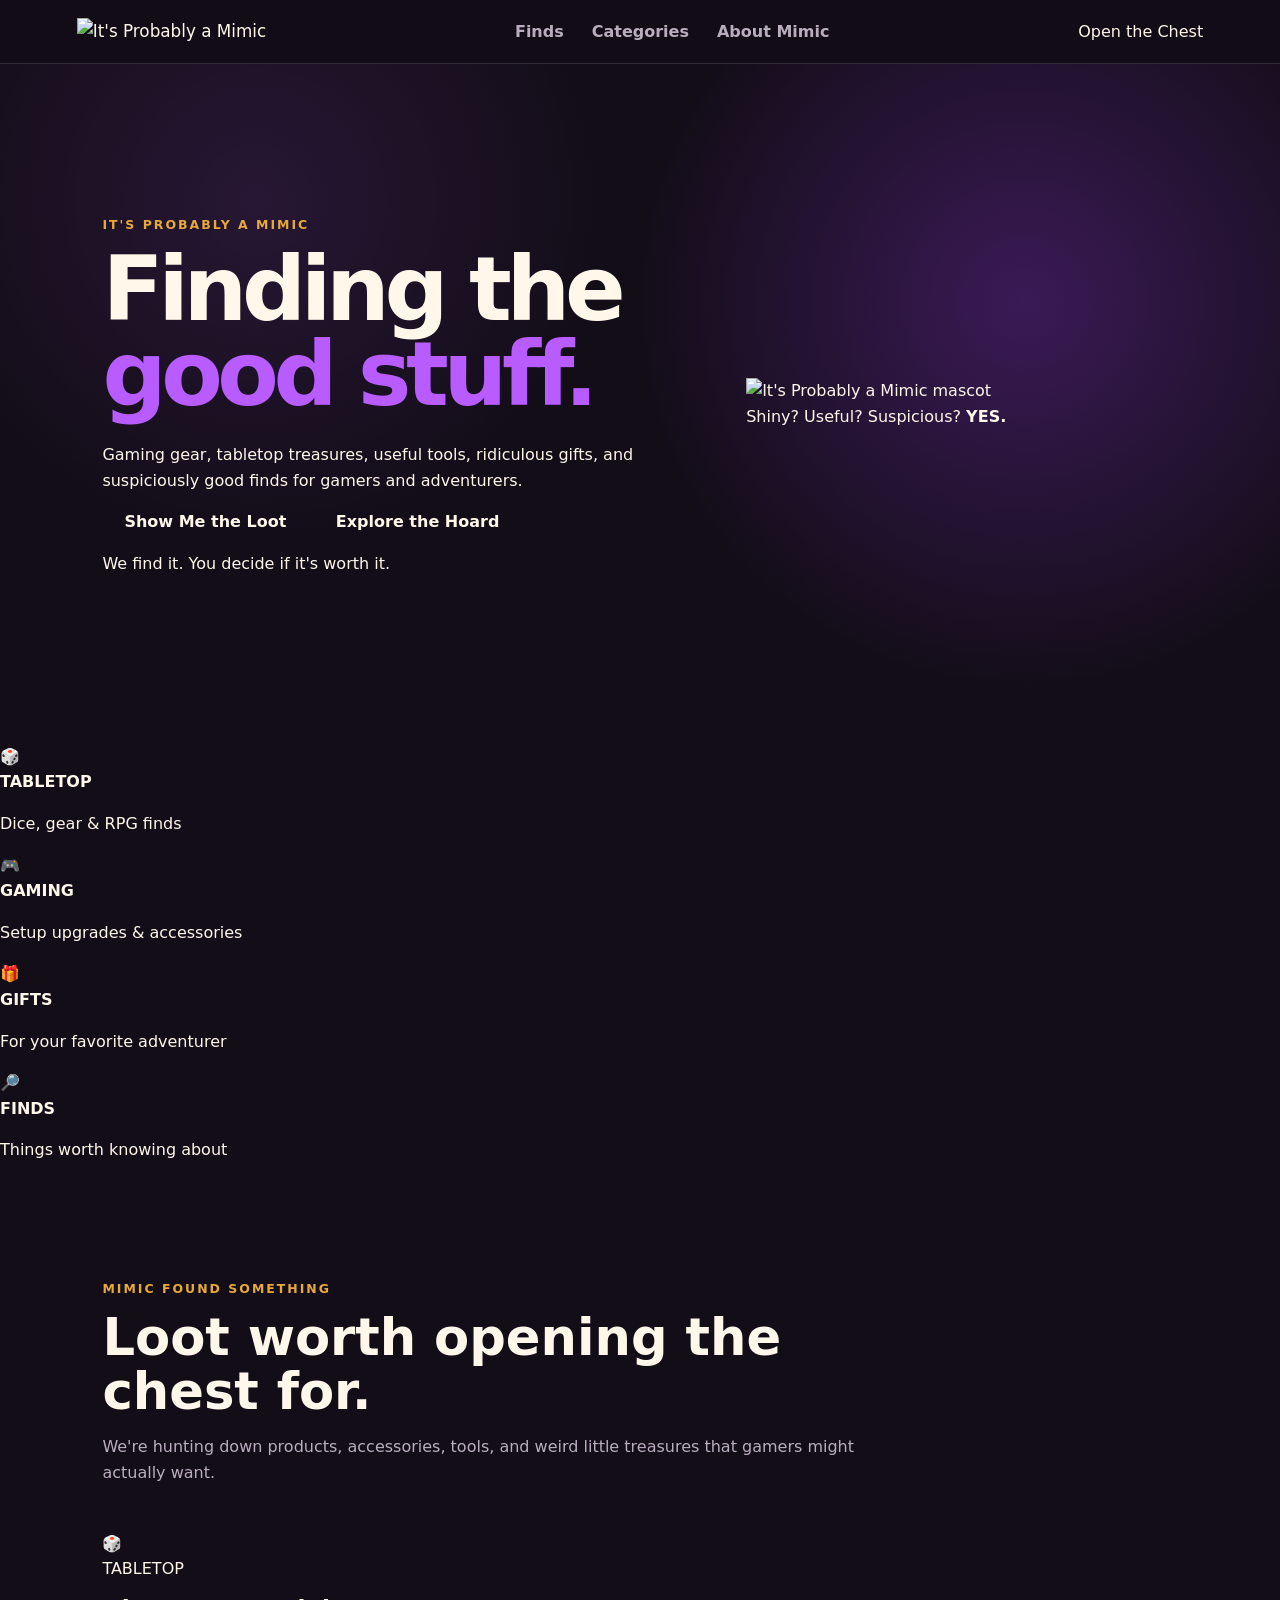
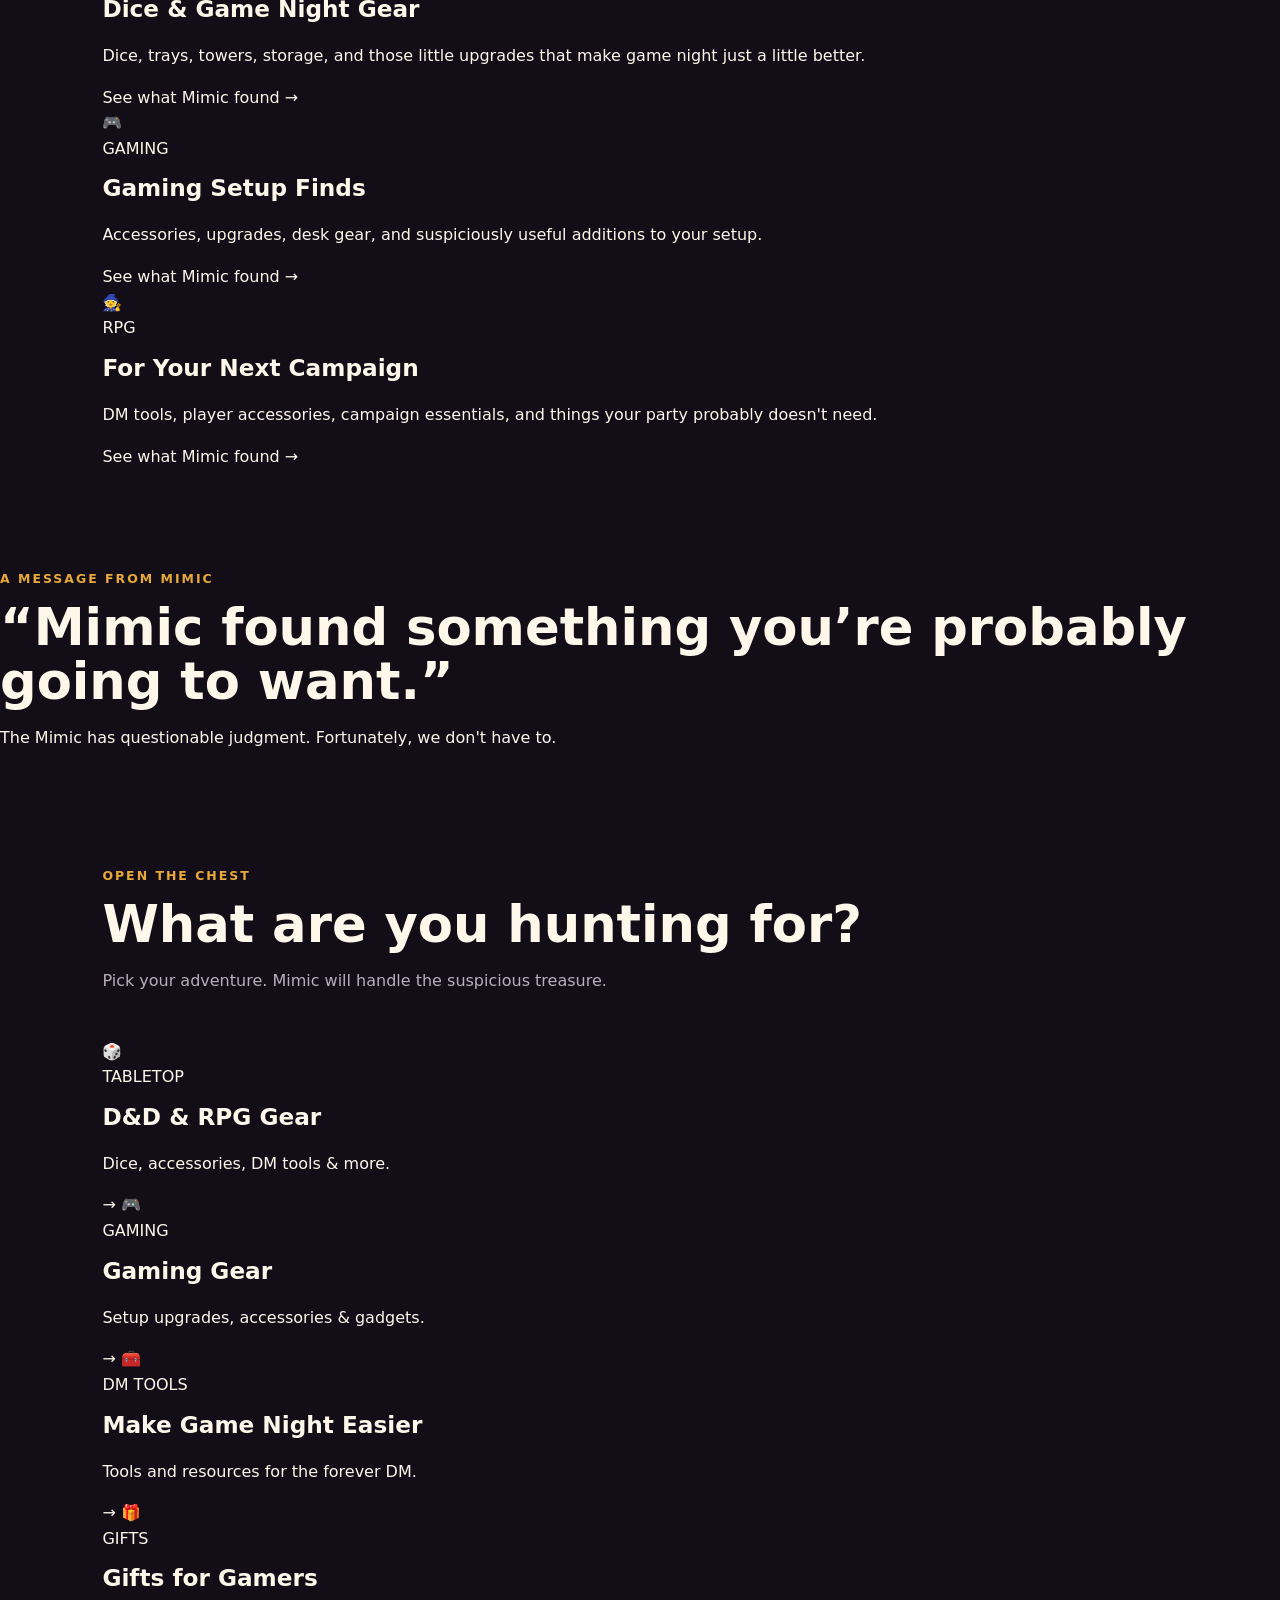
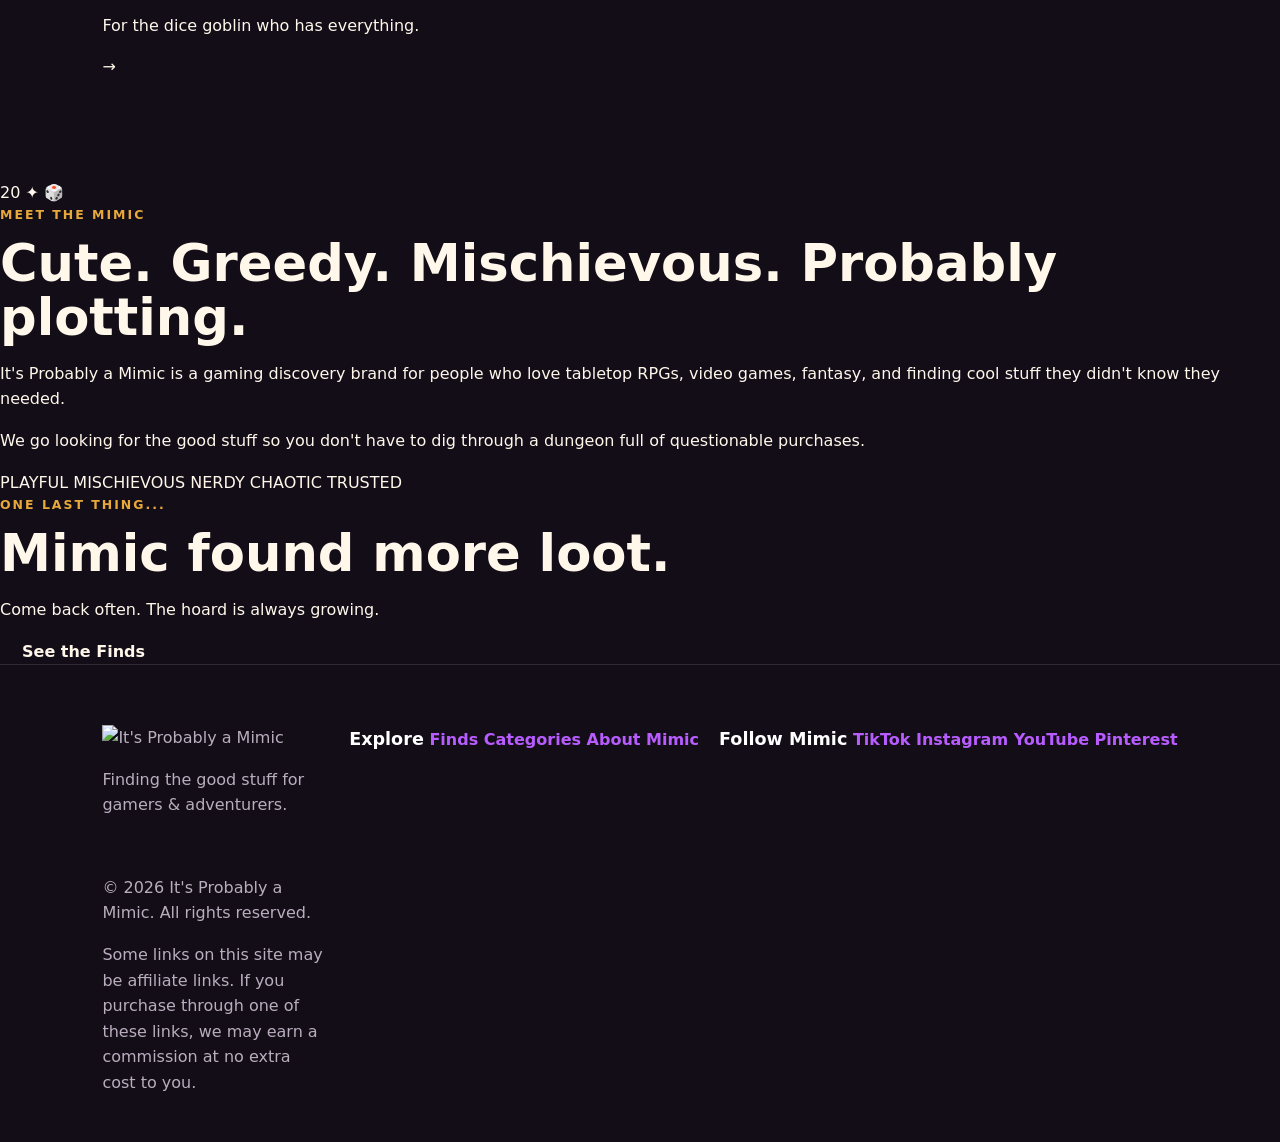
==== index.html @ 38fed5bb "Revise HTML structure and improve SEO elements Updated the site's meta tags, title, and header struc" ====
<!doctype html>
<html lang="en">
<head>
  <meta charset="utf-8">
  <meta name="viewport" content="width=device-width, initial-scale=1">

  <meta
    name="description"
    content="It's Probably a Mimic — finding the good stuff for gamers and adventurers."
  >

  <title>It's Probably a Mimic | Finding the Good Stuff</title>

  <link rel="stylesheet" href="styles.css">
</head>

<body>

  <!-- =========================
       HEADER
  ========================== -->

  <header class="site-header">

    <a class="brand" href="#">
      <span class="brand-logo">
        <img src="mimic-logo.png" alt="It's Probably a Mimic">
      </span>
    </a>

    <nav class="main-nav">
      <a href="#finds">Finds</a>
      <a href="#categories">Categories</a>
      <a href="#about">About Mimic</a>
    </nav>

    <a class="header-button" href="#finds">
      Open the Chest
    </a>

  </header>


  <main>

    <!-- =========================
         HERO
    ========================== -->

    <section class="hero">

      <div class="hero-content">

        <p class="eyebrow">
          IT'S PROBABLY A MIMIC
        </p>

        <h1>
          Finding the
          <span>good stuff.</span>
        </h1>

        <p class="hero-description">
          Gaming gear, tabletop treasures, useful tools, ridiculous gifts,
          and suspiciously good finds for gamers and adventurers.
        </p>

        <div class="hero-buttons">

          <a class="button primary-button" href="#finds">
            Show Me the Loot
          </a>

          <a class="button secondary-button" href="#categories">
            Explore the Hoard
          </a>

        </div>

        <p class="hero-tagline">
          We find it. You decide if it's worth it.
        </p>

      </div>


      <div class="hero-art">

        <div class="hero-glow"></div>

        <div class="mimic-frame">

          <img
            src="mimic-logo.png"
            alt="It's Probably a Mimic mascot"
            class="hero-mimic"
          >

          <div class="mimic-note">
            <span>Shiny?</span>
            <span>Useful?</span>
            <span>Suspicious?</span>
            <strong>YES.</strong>
          </div>

        </div>

      </div>

    </section>


    <!-- =========================
         QUICK INTRO
    ========================== -->

    <section class="intro-strip">

      <div class="intro-item">
        <span class="intro-icon">🎲</span>
        <div>
          <strong>TABLETOP</strong>
          <p>Dice, gear & RPG finds</p>
        </div>
      </div>

      <div class="intro-item">
        <span class="intro-icon">🎮</span>
        <div>
          <strong>GAMING</strong>
          <p>Setup upgrades & accessories</p>
        </div>
      </div>

      <div class="intro-item">
        <span class="intro-icon">🎁</span>
        <div>
          <strong>GIFTS</strong>
          <p>For your favorite adventurer</p>
        </div>
      </div>

      <div class="intro-item">
        <span class="intro-icon">🔎</span>
        <div>
          <strong>FINDS</strong>
          <p>Things worth knowing about</p>
        </div>
      </div>

    </section>


    <!-- =========================
         FINDS
    ========================== -->

    <section id="finds" class="section finds-section">

      <div class="section-heading">

        <div>
          <p class="eyebrow">MIMIC FOUND SOMETHING</p>

          <h2>
            Loot worth
            <span>opening the chest for.</span>
          </h2>
        </div>

        <p>
          We're hunting down products, accessories, tools, and weird little
          treasures that gamers might actually want.
        </p>

      </div>


      <div class="finds-grid">

        <article class="find-card featured-find">

          <div class="find-image dice-image">
            <span>🎲</span>
          </div>

          <div class="find-content">

            <span class="find-category">
              TABLETOP
            </span>

            <h3>
              Dice & Game Night Gear
            </h3>

            <p>
              Dice, trays, towers, storage, and those little upgrades
              that make game night just a little better.
            </p>

            <a href="#" class="find-link">
              See what Mimic found →
            </a>

          </div>

        </article>


        <article class="find-card">

          <div class="find-image gaming-image">
            <span>🎮</span>
          </div>

          <div class="find-content">

            <span class="find-category">
              GAMING
            </span>

            <h3>
              Gaming Setup Finds
            </h3>

            <p>
              Accessories, upgrades, desk gear, and suspiciously useful
              additions to your setup.
            </p>

            <a href="#" class="find-link">
              See what Mimic found →
            </a>

          </div>

        </article>


        <article class="find-card">

          <div class="find-image rpg-image">
            <span>🧙</span>
          </div>

          <div class="find-content">

            <span class="find-category">
              RPG
            </span>

            <h3>
              For Your Next Campaign
            </h3>

            <p>
              DM tools, player accessories, campaign essentials,
              and things your party probably doesn't need.
            </p>

            <a href="#" class="find-link">
              See what Mimic found →
            </a>

          </div>

        </article>

      </div>

    </section>


    <!-- =========================
         MIMIC QUOTE
    ========================== -->

    <section class="mimic-message">

      <div class="message-inner">

        <p class="eyebrow">
          A MESSAGE FROM MIMIC
        </p>

        <h2>
          “Mimic found something
          <span>you’re probably going to want.</span>”
        </h2>

        <p>
          The Mimic has questionable judgment.
          Fortunately, we don't have to.
        </p>

      </div>

    </section>


    <!-- =========================
         CATEGORIES
    ========================== -->

    <section id="categories" class="section categories-section">

      <div class="section-heading centered">

        <p class="eyebrow">
          OPEN THE CHEST
        </p>

        <h2>
          What are you
          <span>hunting for?</span>
        </h2>

        <p>
          Pick your adventure. Mimic will handle the suspicious treasure.
        </p>

      </div>


      <div class="categories-grid">

        <a href="#finds" class="category-card">

          <span class="category-icon">🎲</span>

          <div>
            <span class="category-label">
              TABLETOP
            </span>

            <h3>
              D&D & RPG Gear
            </h3>

            <p>
              Dice, accessories, DM tools & more.
            </p>
          </div>

          <span class="category-arrow">→</span>

        </a>


        <a href="#finds" class="category-card">

          <span class="category-icon">🎮</span>

          <div>
            <span class="category-label">
              GAMING
            </span>

            <h3>
              Gaming Gear
            </h3>

            <p>
              Setup upgrades, accessories & gadgets.
            </p>
          </div>

          <span class="category-arrow">→</span>

        </a>


        <a href="#finds" class="category-card">

          <span class="category-icon">🧰</span>

          <div>
            <span class="category-label">
              DM TOOLS
            </span>

            <h3>
              Make Game Night Easier
            </h3>

            <p>
              Tools and resources for the forever DM.
            </p>
          </div>

          <span class="category-arrow">→</span>

        </a>


        <a href="#finds" class="category-card">

          <span class="category-icon">🎁</span>

          <div>
            <span class="category-label">
              GIFTS
            </span>

            <h3>
              Gifts for Gamers
            </h3>

            <p>
              For the dice goblin who has everything.
            </p>
          </div>

          <span class="category-arrow">→</span>

        </a>

      </div>

    </section>


    <!-- =========================
         ABOUT
    ========================== -->

    <section id="about" class="about-section">

      <div class="about-art">

        <div class="about-card">
          <span class="about-d20">20</span>
          <span class="about-coin">✦</span>
          <span class="about-die">🎲</span>
        </div>

      </div>


      <div class="about-content">

        <p class="eyebrow">
          MEET THE MIMIC
        </p>

        <h2>
          Cute.
          <span>Greedy.</span>
          Mischievous.
          Probably plotting.
        </h2>

        <p>
          It's Probably a Mimic is a gaming discovery brand for people
          who love tabletop RPGs, video games, fantasy, and finding cool
          stuff they didn't know they needed.
        </p>

        <p>
          We go looking for the good stuff so you don't have to dig
          through a dungeon full of questionable purchases.
        </p>

        <div class="about-vibes">

          <span>PLAYFUL</span>
          <span>MISCHIEVOUS</span>
          <span>NERDY</span>
          <span>CHAOTIC</span>
          <span>TRUSTED</span>

        </div>

      </div>

    </section>


    <!-- =========================
         CALL TO ACTION
    ========================== -->

    <section class="final-cta">

      <div>

        <p class="eyebrow">
          ONE LAST THING...
        </p>

        <h2>
          Mimic found
          <span>more loot.</span>
        </h2>

        <p>
          Come back often. The hoard is always growing.
        </p>

        <a href="#finds" class="button primary-button">
          See the Finds
        </a>

      </div>

    </section>

  </main>


  <!-- =========================
       FOOTER
  ========================== -->

  <footer class="site-footer">

    <div class="footer-brand">

      <img
        src="mimic-logo.png"
        alt="It's Probably a Mimic"
        class="footer-logo"
      >

      <p>
        Finding the good stuff for gamers & adventurers.
      </p>

    </div>


    <div class="footer-links">

      <div>
        <strong>Explore</strong>
        <a href="#finds">Finds</a>
        <a href="#categories">Categories</a>
        <a href="#about">About Mimic</a>
      </div>

      <div>
        <strong>Follow Mimic</strong>
        <a href="#">TikTok</a>
        <a href="#">Instagram</a>
        <a href="#">YouTube</a>
        <a href="#">Pinterest</a>
      </div>

    </div>


    <div class="footer-bottom">

      <p>
        © 2026 It's Probably a Mimic. All rights reserved.
      </p>

      <p class="affiliate-disclosure">
        Some links on this site may be affiliate links. If you purchase
        through one of these links, we may earn a commission at no extra
        cost to you.
      </p>

    </div>

  </footer>

</body>
</html>
---- styles.css ----
:root{--purple:#8f35d8;--purple-bright:#b85cff;--ink:#130d18;--cream:#fff7ea;--muted:#b9aebe;--gold:#e8a93a;--card:#211626;--border:rgba(255,255,255,.12)}
*{box-sizing:border-box}html{scroll-behavior:smooth}body{margin:0;font-family:Inter,ui-sans-serif,system-ui,-apple-system,"Segoe UI",sans-serif;background:var(--ink);color:var(--cream);line-height:1.6}a{color:inherit;text-decoration:none}
.site-header{position:sticky;top:0;z-index:10;display:flex;justify-content:space-between;align-items:center;padding:18px 6vw;background:rgba(19,13,24,.9);backdrop-filter:blur(12px);border-bottom:1px solid var(--border)}
.brand{display:flex;align-items:center;gap:10px;font-size:1.05rem}.brand strong{color:var(--purple-bright)}.brand-mark{font-size:1.7rem}nav{display:flex;gap:28px;color:var(--muted);font-weight:600}nav a:hover{color:white}
.hero{min-height:680px;padding:90px 8vw;display:grid;grid-template-columns:1.15fr .85fr;gap:60px;align-items:center;background:radial-gradient(circle at 80% 35%,rgba(143,53,216,.32),transparent 35%),radial-gradient(circle at 20% 20%,rgba(184,92,255,.12),transparent 30%)}
.eyebrow{margin:0 0 12px;color:var(--gold);letter-spacing:.16em;font-weight:800;font-size:.78rem}h1{font-size:clamp(3rem,7vw,6.5rem);line-height:.95;margin:0 0 25px;letter-spacing:-.06em}h1 span{color:var(--purple-bright)}
.hero-text{max-width:680px;color:var(--muted);font-size:1.2rem}.hero-actions{display:flex;gap:14px;margin-top:32px;flex-wrap:wrap}.button{padding:14px 22px;border-radius:999px;font-weight:800}.primary{background:var(--purple);box-shadow:0 12px 35px rgba(143,53,216,.28)}.secondary{border:1px solid var(--border)}
.hero-card{min-height:420px;border:1px solid var(--border);border-radius:32px;display:flex;flex-direction:column;justify-content:center;align-items:center;background:linear-gradient(145deg,#2b1938,#160e1b);box-shadow:0 30px 80px rgba(0,0,0,.35)}.mimic-icon{font-size:10rem;filter:drop-shadow(0 20px 30px rgba(143,53,216,.35))}.speech{margin:0 35px;padding:15px 20px;border-radius:14px;background:#fff;color:#171019;font-weight:800;text-align:center}
.section{padding:100px 8vw}.section-heading{max-width:760px;margin-bottom:45px}h2{font-size:clamp(2rem,4vw,3.5rem);line-height:1.05;margin:0 0 15px}.section-heading p:last-child,.about p{color:var(--muted)}
.loot-grid{display:grid;grid-template-columns:repeat(3,1fr);gap:22px}.loot-card{background:var(--card);border:1px solid var(--border);border-radius:22px;overflow:hidden}.loot-art{height:180px;display:grid;place-items:center;font-size:5rem;background:linear-gradient(135deg,#321b43,#17101d)}.loot-content{padding:25px}.tag{color:var(--gold);font-size:.72rem;font-weight:900;letter-spacing:.14em}h3{margin:8px 0;font-size:1.45rem}.loot-content p{color:var(--muted)}.text-link{color:var(--purple-bright);font-weight:800}
.dark-section{background:#0e0912}.category-grid{display:grid;grid-template-columns:repeat(2,1fr);gap:14px}.category{padding:25px;border:1px solid var(--border);border-radius:16px;background:rgba(255,255,255,.03);display:flex;gap:15px;align-items:center;font-weight:800}.category b{margin-left:auto;color:var(--purple-bright)}
.about{display:grid;grid-template-columns:1fr 1fr;gap:70px}footer{padding:60px 8vw 30px;border-top:1px solid var(--border);color:var(--muted);display:grid;grid-template-columns:1fr auto;gap:25px}footer strong{color:white;font-size:1.1rem}.footer-links{display:flex;gap:20px;color:var(--purple-bright);font-weight:700}.disclosure{grid-column:1/-1;font-size:.78rem;border-top:1px solid var(--border);padding-top:20px}
@media(max-width:800px){nav{display:none}.hero,.about{grid-template-columns:1fr}.hero{padding-top:60px}.loot-grid{grid-template-columns:1fr}.category-grid{grid-template-columns:1fr}footer{grid-template-columns:1fr}}
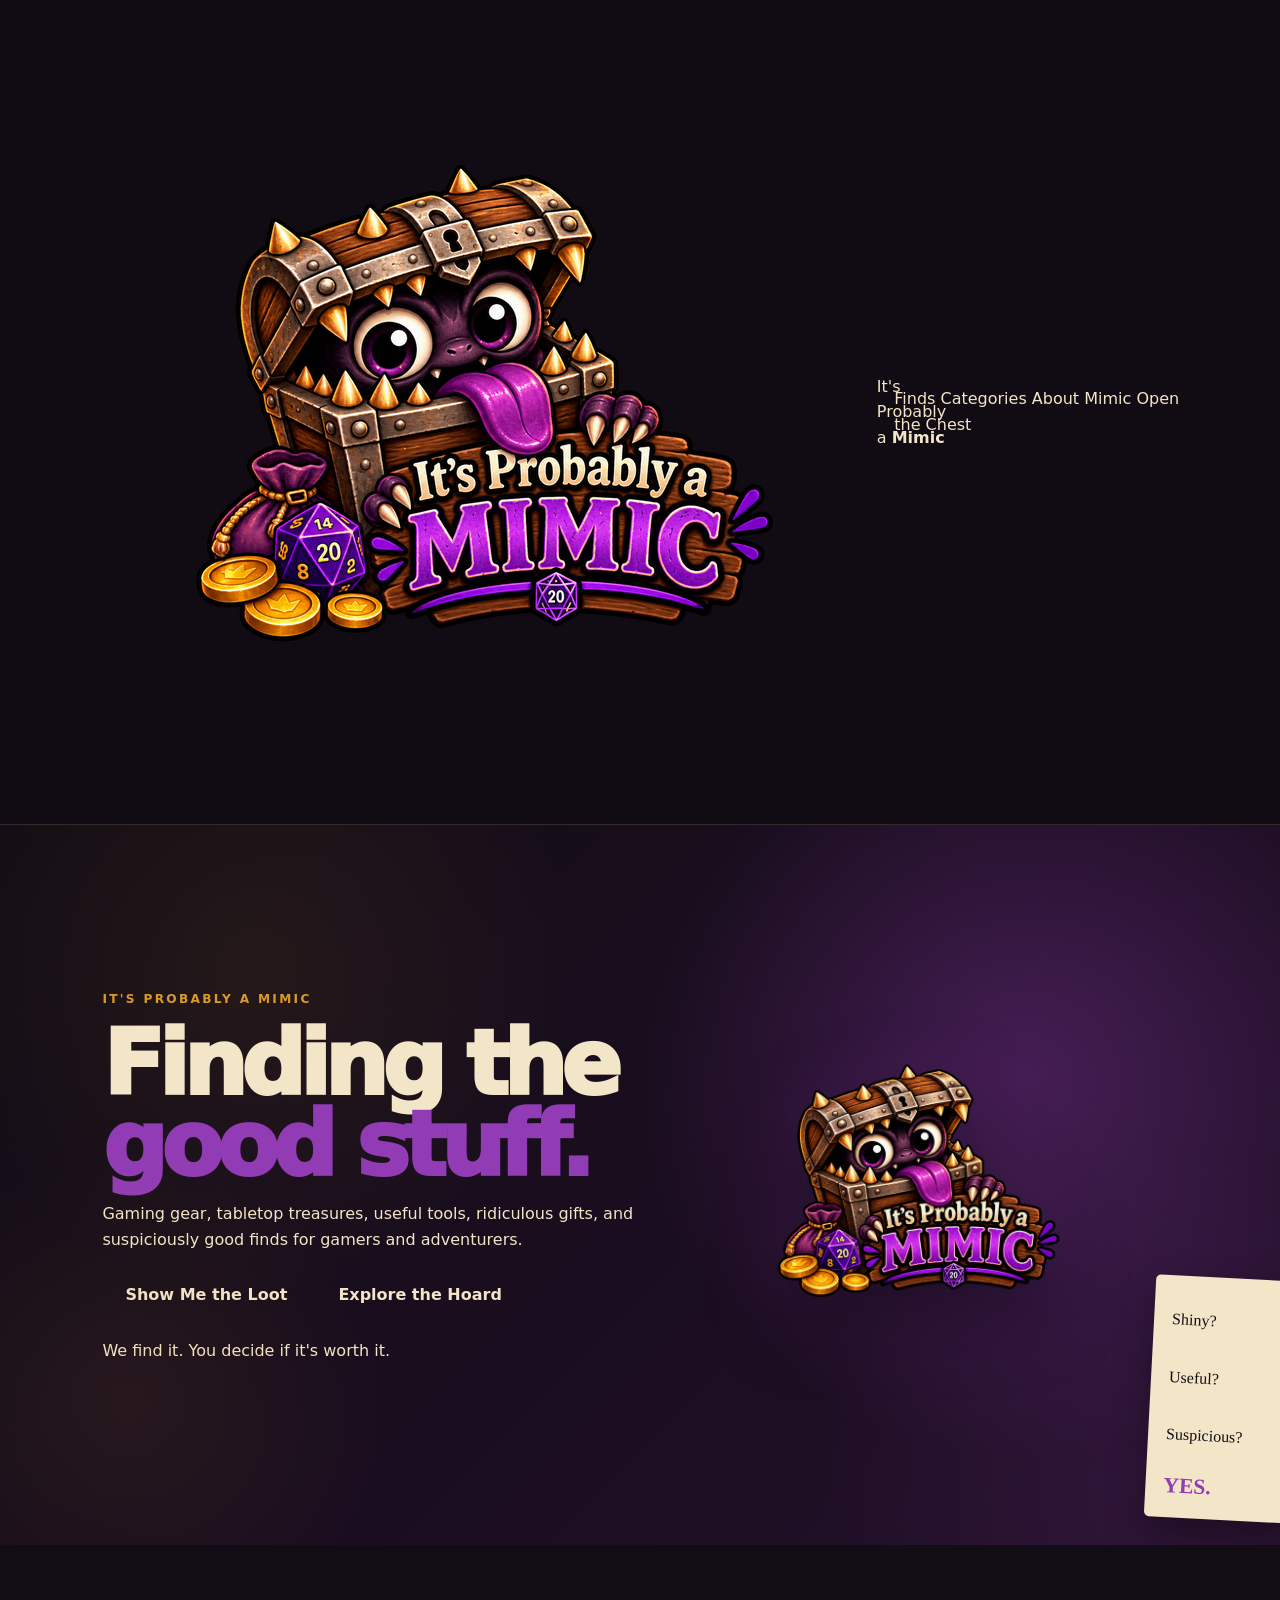
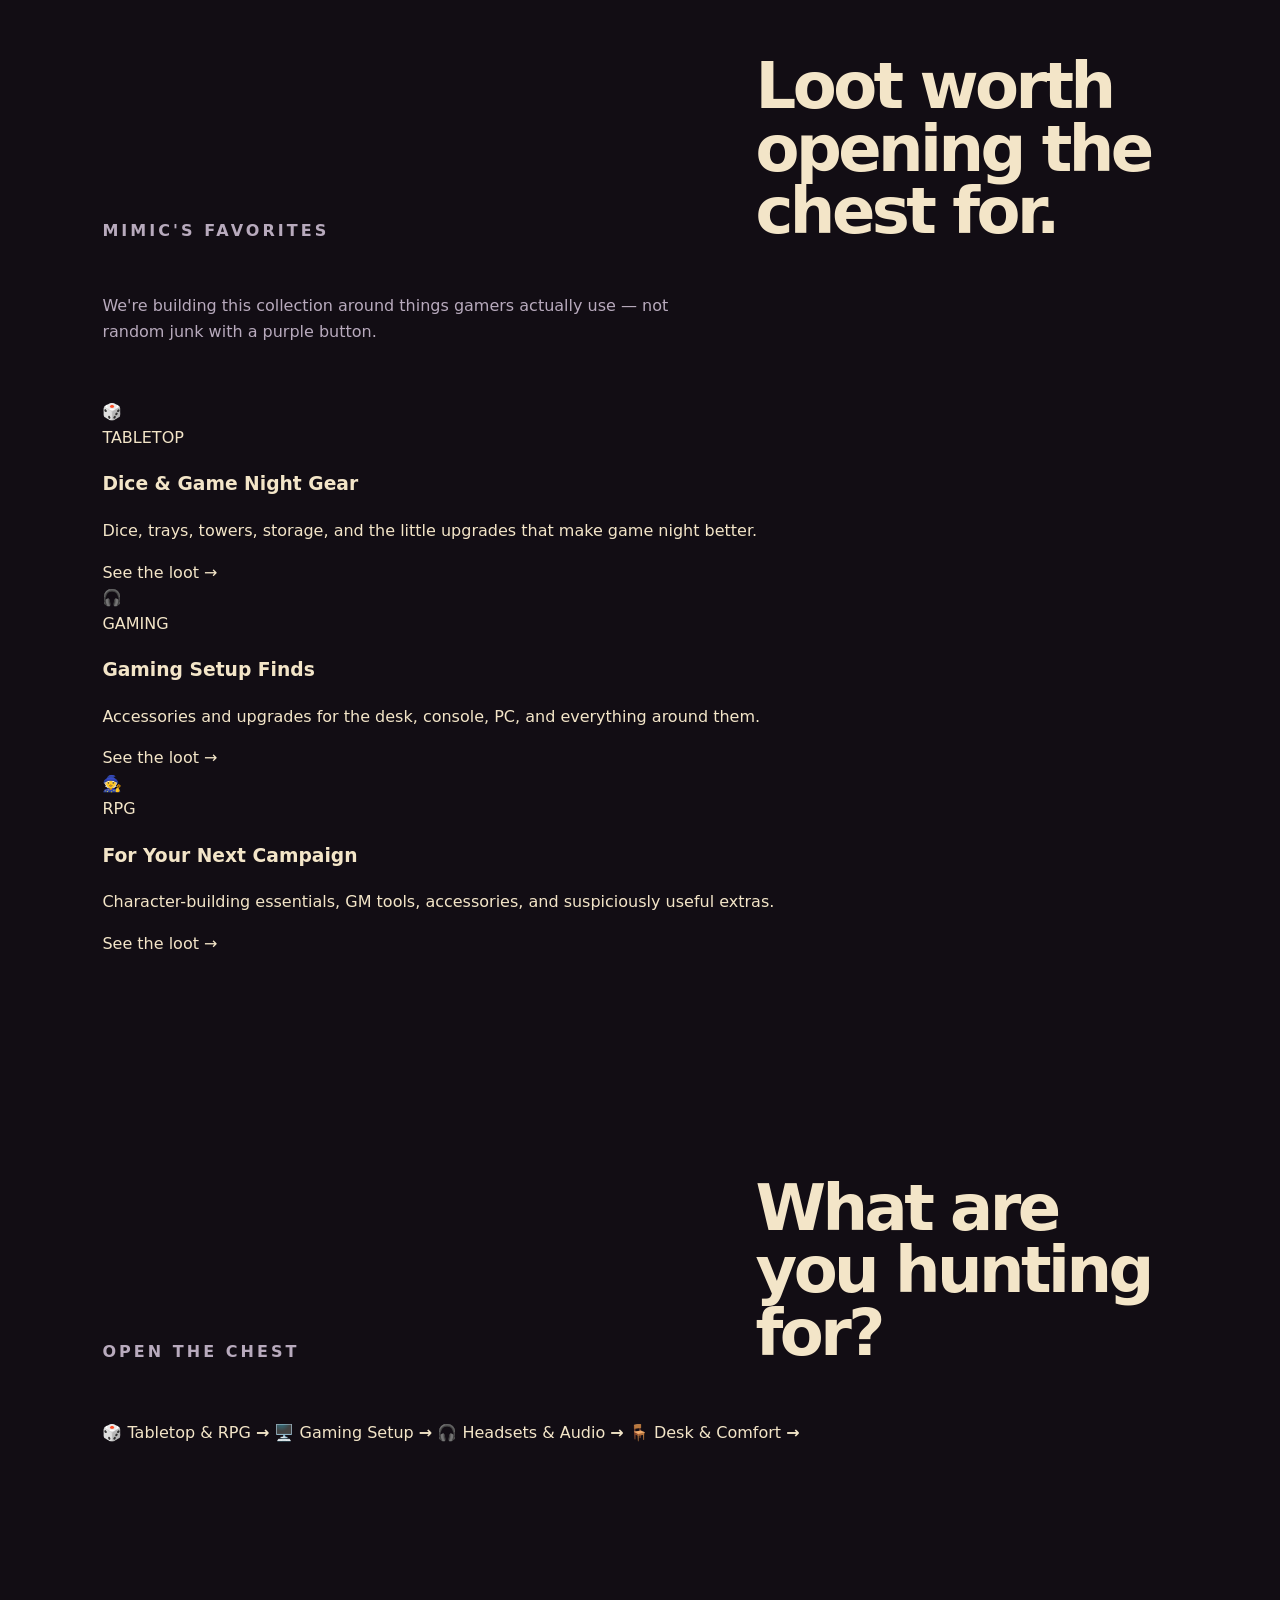
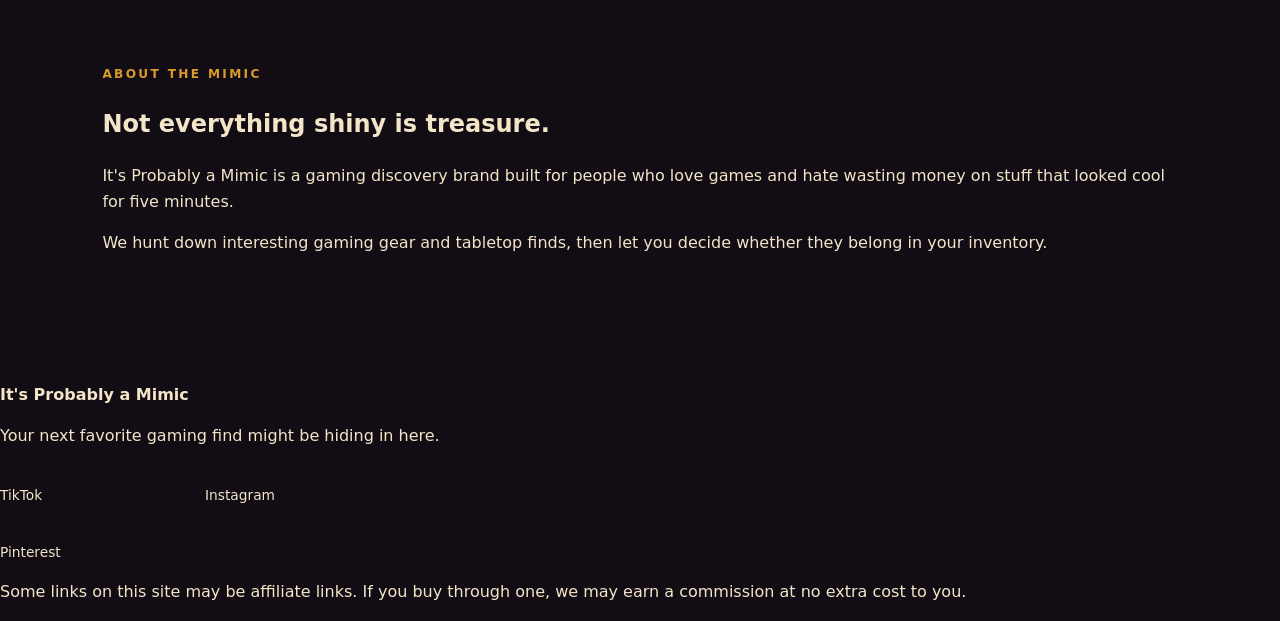
==== commit 03c011d7: "Update index.html" ====
--- a/index.html
+++ b/index.html
@@ -6,565 +6,301 @@
 
   <meta
     name="description"
-    content="It's Probably a Mimic — finding the good stuff for gamers and adventurers."
+    content="It's Probably a Mimic — gaming gear, tabletop treasures, useful tools, ridiculous gifts, and suspiciously good finds."
   >
 
-  <title>It's Probably a Mimic | Finding the Good Stuff</title>
+  <title>It's Probably a Mimic | Gaming Loot Worth Finding</title>
 
   <link rel="stylesheet" href="styles.css">
 </head>
 
 <body>
 
-  <!-- =========================
-       HEADER
-  ========================== -->
-
-  <header class="site-header">
-
-    <a class="brand" href="#">
-      <span class="brand-logo">
-        <img src="mimic-logo.png" alt="It's Probably a Mimic">
-      </span>
-    </a>
-
-    <nav class="main-nav">
-      <a href="#finds">Finds</a>
-      <a href="#categories">Categories</a>
-      <a href="#about">About Mimic</a>
-    </nav>
-
-    <a class="header-button" href="#finds">
-      Open the Chest
-    </a>
-
-  </header>
-
-
-  <main>
-
-    <!-- =========================
-         HERO
-    ========================== -->
-
-    <section class="hero">
-
-      <div class="hero-content">
-
-        <p class="eyebrow">
-          IT'S PROBABLY A MIMIC
-        </p>
-
-        <h1>
-          Finding the
-          <span>good stuff.</span>
-        </h1>
-
-        <p class="hero-description">
-          Gaming gear, tabletop treasures, useful tools, ridiculous gifts,
-          and suspiciously good finds for gamers and adventurers.
-        </p>
-
-        <div class="hero-buttons">
-
-          <a class="button primary-button" href="#finds">
-            Show Me the Loot
+<header class="site-header">
+  <a class="brand" href="#">
+    <img
+      src="mimic-logo.png"
+      alt="It's Probably a Mimic"
+      class="brand-logo"
+    >
+    <span>It's Probably a <strong>Mimic</strong></span>
+  </a>
+
+  <nav>
+    <a href="#loot">Finds</a>
+    <a href="#categories">Categories</a>
+    <a href="#about">About Mimic</a>
+    <a href="#loot" class="nav-button">Open the Chest</a>
+  </nav>
+</header>
+
+
+<main>
+
+  <!-- HERO -->
+  <section class="hero">
+
+    <div class="hero-copy">
+
+      <p class="eyebrow">IT'S PROBABLY A MIMIC</p>
+
+      <h1>
+        Finding the
+        <span>good stuff.</span>
+      </h1>
+
+      <p class="hero-text">
+        Gaming gear, tabletop treasures, useful tools, ridiculous gifts,
+        and suspiciously good finds for gamers and adventurers.
+      </p>
+
+      <div class="hero-actions">
+        <a class="button primary" href="#loot">
+          Show Me the Loot
+        </a>
+
+        <a class="button secondary" href="#categories">
+          Explore the Hoard
+        </a>
+      </div>
+
+      <p class="hero-note">
+        We find it. You decide if it's worth it.
+      </p>
+
+    </div>
+
+
+    <div class="hero-card">
+
+      <div class="mimic-display">
+        <img
+          src="mimic-logo.png"
+          alt="It's Probably a Mimic mascot"
+          class="hero-mimic"
+        >
+      </div>
+
+      <div class="mimic-note">
+        <p>Shiny?</p>
+        <p>Useful?</p>
+        <p>Suspicious?</p>
+        <strong>YES.</strong>
+      </div>
+
+    </div>
+
+  </section>
+
+
+  <!-- LOOT -->
+  <section id="loot" class="section">
+
+    <div class="section-heading">
+
+      <p class="eyebrow">MIMIC'S FAVORITES</p>
+
+      <h2>
+        Loot worth opening the chest for.
+      </h2>
+
+      <p>
+        We're building this collection around things gamers actually use —
+        not random junk with a purple button.
+      </p>
+
+    </div>
+
+
+    <div class="loot-grid">
+
+      <article class="loot-card">
+
+        <div class="loot-art">🎲</div>
+
+        <div class="loot-content">
+
+          <span class="tag">TABLETOP</span>
+
+          <h3>Dice & Game Night Gear</h3>
+
+          <p>
+            Dice, trays, towers, storage, and the little upgrades
+            that make game night better.
+          </p>
+
+          <a href="#" class="text-link">
+            See the loot →
           </a>
 
-          <a class="button secondary-button" href="#categories">
-            Explore the Hoard
+        </div>
+
+      </article>
+
+
+      <article class="loot-card">
+
+        <div class="loot-art">🎧</div>
+
+        <div class="loot-content">
+
+          <span class="tag">GAMING</span>
+
+          <h3>Gaming Setup Finds</h3>
+
+          <p>
+            Accessories and upgrades for the desk, console, PC,
+            and everything around them.
+          </p>
+
+          <a href="#" class="text-link">
+            See the loot →
           </a>
 
         </div>
 
-        <p class="hero-tagline">
-          We find it. You decide if it's worth it.
-        </p>
-
-      </div>
-
-
-      <div class="hero-art">
-
-        <div class="hero-glow"></div>
-
-        <div class="mimic-frame">
-
-          <img
-            src="mimic-logo.png"
-            alt="It's Probably a Mimic mascot"
-            class="hero-mimic"
-          >
-
-          <div class="mimic-note">
-            <span>Shiny?</span>
-            <span>Useful?</span>
-            <span>Suspicious?</span>
-            <strong>YES.</strong>
-          </div>
+      </article>
+
+
+      <article class="loot-card">
+
+        <div class="loot-art">🧙</div>
+
+        <div class="loot-content">
+
+          <span class="tag">RPG</span>
+
+          <h3>For Your Next Campaign</h3>
+
+          <p>
+            Character-building essentials, GM tools, accessories,
+            and suspiciously useful extras.
+          </p>
+
+          <a href="#" class="text-link">
+            See the loot →
+          </a>
 
         </div>
 
-      </div>
-
-    </section>
-
-
-    <!-- =========================
-         QUICK INTRO
-    ========================== -->
-
-    <section class="intro-strip">
-
-      <div class="intro-item">
-        <span class="intro-icon">🎲</span>
-        <div>
-          <strong>TABLETOP</strong>
-          <p>Dice, gear & RPG finds</p>
-        </div>
-      </div>
-
-      <div class="intro-item">
-        <span class="intro-icon">🎮</span>
-        <div>
-          <strong>GAMING</strong>
-          <p>Setup upgrades & accessories</p>
-        </div>
-      </div>
-
-      <div class="intro-item">
-        <span class="intro-icon">🎁</span>
-        <div>
-          <strong>GIFTS</strong>
-          <p>For your favorite adventurer</p>
-        </div>
-      </div>
-
-      <div class="intro-item">
-        <span class="intro-icon">🔎</span>
-        <div>
-          <strong>FINDS</strong>
-          <p>Things worth knowing about</p>
-        </div>
-      </div>
-
-    </section>
-
-
-    <!-- =========================
-         FINDS
-    ========================== -->
-
-    <section id="finds" class="section finds-section">
-
-      <div class="section-heading">
-
-        <div>
-          <p class="eyebrow">MIMIC FOUND SOMETHING</p>
-
-          <h2>
-            Loot worth
-            <span>opening the chest for.</span>
-          </h2>
-        </div>
-
-        <p>
-          We're hunting down products, accessories, tools, and weird little
-          treasures that gamers might actually want.
-        </p>
-
-      </div>
-
-
-      <div class="finds-grid">
-
-        <article class="find-card featured-find">
-
-          <div class="find-image dice-image">
-            <span>🎲</span>
-          </div>
-
-          <div class="find-content">
-
-            <span class="find-category">
-              TABLETOP
-            </span>
-
-            <h3>
-              Dice & Game Night Gear
-            </h3>
-
-            <p>
-              Dice, trays, towers, storage, and those little upgrades
-              that make game night just a little better.
-            </p>
-
-            <a href="#" class="find-link">
-              See what Mimic found →
-            </a>
-
-          </div>
-
-        </article>
-
-
-        <article class="find-card">
-
-          <div class="find-image gaming-image">
-            <span>🎮</span>
-          </div>
-
-          <div class="find-content">
-
-            <span class="find-category">
-              GAMING
-            </span>
-
-            <h3>
-              Gaming Setup Finds
-            </h3>
-
-            <p>
-              Accessories, upgrades, desk gear, and suspiciously useful
-              additions to your setup.
-            </p>
-
-            <a href="#" class="find-link">
-              See what Mimic found →
-            </a>
-
-          </div>
-
-        </article>
-
-
-        <article class="find-card">
-
-          <div class="find-image rpg-image">
-            <span>🧙</span>
-          </div>
-
-          <div class="find-content">
-
-            <span class="find-category">
-              RPG
-            </span>
-
-            <h3>
-              For Your Next Campaign
-            </h3>
-
-            <p>
-              DM tools, player accessories, campaign essentials,
-              and things your party probably doesn't need.
-            </p>
-
-            <a href="#" class="find-link">
-              See what Mimic found →
-            </a>
-
-          </div>
-
-        </article>
-
-      </div>
-
-    </section>
-
-
-    <!-- =========================
-         MIMIC QUOTE
-    ========================== -->
-
-    <section class="mimic-message">
-
-      <div class="message-inner">
-
-        <p class="eyebrow">
-          A MESSAGE FROM MIMIC
-        </p>
-
-        <h2>
-          “Mimic found something
-          <span>you’re probably going to want.</span>”
-        </h2>
-
-        <p>
-          The Mimic has questionable judgment.
-          Fortunately, we don't have to.
-        </p>
-
-      </div>
-
-    </section>
-
-
-    <!-- =========================
-         CATEGORIES
-    ========================== -->
-
-    <section id="categories" class="section categories-section">
-
-      <div class="section-heading centered">
-
-        <p class="eyebrow">
-          OPEN THE CHEST
-        </p>
-
-        <h2>
-          What are you
-          <span>hunting for?</span>
-        </h2>
-
-        <p>
-          Pick your adventure. Mimic will handle the suspicious treasure.
-        </p>
-
-      </div>
-
-
-      <div class="categories-grid">
-
-        <a href="#finds" class="category-card">
-
-          <span class="category-icon">🎲</span>
-
-          <div>
-            <span class="category-label">
-              TABLETOP
-            </span>
-
-            <h3>
-              D&D & RPG Gear
-            </h3>
-
-            <p>
-              Dice, accessories, DM tools & more.
-            </p>
-          </div>
-
-          <span class="category-arrow">→</span>
-
-        </a>
-
-
-        <a href="#finds" class="category-card">
-
-          <span class="category-icon">🎮</span>
-
-          <div>
-            <span class="category-label">
-              GAMING
-            </span>
-
-            <h3>
-              Gaming Gear
-            </h3>
-
-            <p>
-              Setup upgrades, accessories & gadgets.
-            </p>
-          </div>
-
-          <span class="category-arrow">→</span>
-
-        </a>
-
-
-        <a href="#finds" class="category-card">
-
-          <span class="category-icon">🧰</span>
-
-          <div>
-            <span class="category-label">
-              DM TOOLS
-            </span>
-
-            <h3>
-              Make Game Night Easier
-            </h3>
-
-            <p>
-              Tools and resources for the forever DM.
-            </p>
-          </div>
-
-          <span class="category-arrow">→</span>
-
-        </a>
-
-
-        <a href="#finds" class="category-card">
-
-          <span class="category-icon">🎁</span>
-
-          <div>
-            <span class="category-label">
-              GIFTS
-            </span>
-
-            <h3>
-              Gifts for Gamers
-            </h3>
-
-            <p>
-              For the dice goblin who has everything.
-            </p>
-          </div>
-
-          <span class="category-arrow">→</span>
-
-        </a>
-
-      </div>
-
-    </section>
-
-
-    <!-- =========================
-         ABOUT
-    ========================== -->
-
-    <section id="about" class="about-section">
-
-      <div class="about-art">
-
-        <div class="about-card">
-          <span class="about-d20">20</span>
-          <span class="about-coin">✦</span>
-          <span class="about-die">🎲</span>
-        </div>
-
-      </div>
-
-
-      <div class="about-content">
-
-        <p class="eyebrow">
-          MEET THE MIMIC
-        </p>
-
-        <h2>
-          Cute.
-          <span>Greedy.</span>
-          Mischievous.
-          Probably plotting.
-        </h2>
-
-        <p>
-          It's Probably a Mimic is a gaming discovery brand for people
-          who love tabletop RPGs, video games, fantasy, and finding cool
-          stuff they didn't know they needed.
-        </p>
-
-        <p>
-          We go looking for the good stuff so you don't have to dig
-          through a dungeon full of questionable purchases.
-        </p>
-
-        <div class="about-vibes">
-
-          <span>PLAYFUL</span>
-          <span>MISCHIEVOUS</span>
-          <span>NERDY</span>
-          <span>CHAOTIC</span>
-          <span>TRUSTED</span>
-
-        </div>
-
-      </div>
-
-    </section>
-
-
-    <!-- =========================
-         CALL TO ACTION
-    ========================== -->
-
-    <section class="final-cta">
-
-      <div>
-
-        <p class="eyebrow">
-          ONE LAST THING...
-        </p>
-
-        <h2>
-          Mimic found
-          <span>more loot.</span>
-        </h2>
-
-        <p>
-          Come back often. The hoard is always growing.
-        </p>
-
-        <a href="#finds" class="button primary-button">
-          See the Finds
-        </a>
-
-      </div>
-
-    </section>
-
-  </main>
-
-
-  <!-- =========================
-       FOOTER
-  ========================== -->
-
-  <footer class="site-footer">
-
-    <div class="footer-brand">
-
-      <img
-        src="mimic-logo.png"
-        alt="It's Probably a Mimic"
-        class="footer-logo"
-      >
+      </article>
+
+    </div>
+
+  </section>
+
+
+  <!-- CATEGORIES -->
+  <section id="categories" class="section dark-section">
+
+    <div class="section-heading">
+
+      <p class="eyebrow">OPEN THE CHEST</p>
+
+      <h2>
+        What are you hunting for?
+      </h2>
+
+    </div>
+
+
+    <div class="category-grid">
+
+      <a href="#loot" class="category">
+        <span>🎲</span>
+        <span>Tabletop & RPG</span>
+        <b>→</b>
+      </a>
+
+      <a href="#loot" class="category">
+        <span>🖥️</span>
+        <span>Gaming Setup</span>
+        <b>→</b>
+      </a>
+
+      <a href="#loot" class="category">
+        <span>🎧</span>
+        <span>Headsets & Audio</span>
+        <b>→</b>
+      </a>
+
+      <a href="#loot" class="category">
+        <span>🪑</span>
+        <span>Desk & Comfort</span>
+        <b>→</b>
+      </a>
+
+    </div>
+
+  </section>
+
+
+  <!-- ABOUT -->
+  <section id="about" class="about section">
+
+    <div>
+
+      <p class="eyebrow">
+        ABOUT THE MIMIC
+      </p>
+
+      <h2>
+        Not everything shiny is treasure.
+      </h2>
+
+    </div>
+
+
+    <div>
 
       <p>
-        Finding the good stuff for gamers & adventurers.
-      </p>
-
-    </div>
-
-
-    <div class="footer-links">
-
-      <div>
-        <strong>Explore</strong>
-        <a href="#finds">Finds</a>
-        <a href="#categories">Categories</a>
-        <a href="#about">About Mimic</a>
-      </div>
-
-      <div>
-        <strong>Follow Mimic</strong>
-        <a href="#">TikTok</a>
-        <a href="#">Instagram</a>
-        <a href="#">YouTube</a>
-        <a href="#">Pinterest</a>
-      </div>
-
-    </div>
-
-
-    <div class="footer-bottom">
+        It's Probably a Mimic is a gaming discovery brand built for
+        people who love games and hate wasting money on stuff that
+        looked cool for five minutes.
+      </p>
 
       <p>
-        © 2026 It's Probably a Mimic. All rights reserved.
-      </p>
-
-      <p class="affiliate-disclosure">
-        Some links on this site may be affiliate links. If you purchase
-        through one of these links, we may earn a commission at no extra
-        cost to you.
-      </p>
-
-    </div>
-
-  </footer>
+        We hunt down interesting gaming gear and tabletop finds,
+        then let you decide whether they belong in your inventory.
+      </p>
+
+    </div>
+
+  </section>
+
+</main>
+
+
+<footer>
+
+  <div>
+
+    <strong>
+      It's Probably a Mimic
+    </strong>
+
+    <p>
+      Your next favorite gaming find might be hiding in here.
+    </p>
+
+  </div>
+
+
+  <div class="footer-links">
+
+    <a href="#">TikTok</a>
+    <a href="#">Instagram</a>
+    <a href="#">Pinterest</a>
+
+  </div>
+
+
+  <p class="disclosure">
+    Some links on this site may be affiliate links.
+    If you buy through one, we may earn a commission at no extra cost to you.
+  </p>
+
+</footer>
 
 </body>
 </html>
--- a/styles.css
+++ b/styles.css
@@ -1,13 +1,1154 @@
-:root{--purple:#8f35d8;--purple-bright:#b85cff;--ink:#130d18;--cream:#fff7ea;--muted:#b9aebe;--gold:#e8a93a;--card:#211626;--border:rgba(255,255,255,.12)}
-*{box-sizing:border-box}html{scroll-behavior:smooth}body{margin:0;font-family:Inter,ui-sans-serif,system-ui,-apple-system,"Segoe UI",sans-serif;background:var(--ink);color:var(--cream);line-height:1.6}a{color:inherit;text-decoration:none}
-.site-header{position:sticky;top:0;z-index:10;display:flex;justify-content:space-between;align-items:center;padding:18px 6vw;background:rgba(19,13,24,.9);backdrop-filter:blur(12px);border-bottom:1px solid var(--border)}
-.brand{display:flex;align-items:center;gap:10px;font-size:1.05rem}.brand strong{color:var(--purple-bright)}.brand-mark{font-size:1.7rem}nav{display:flex;gap:28px;color:var(--muted);font-weight:600}nav a:hover{color:white}
-.hero{min-height:680px;padding:90px 8vw;display:grid;grid-template-columns:1.15fr .85fr;gap:60px;align-items:center;background:radial-gradient(circle at 80% 35%,rgba(143,53,216,.32),transparent 35%),radial-gradient(circle at 20% 20%,rgba(184,92,255,.12),transparent 30%)}
-.eyebrow{margin:0 0 12px;color:var(--gold);letter-spacing:.16em;font-weight:800;font-size:.78rem}h1{font-size:clamp(3rem,7vw,6.5rem);line-height:.95;margin:0 0 25px;letter-spacing:-.06em}h1 span{color:var(--purple-bright)}
-.hero-text{max-width:680px;color:var(--muted);font-size:1.2rem}.hero-actions{display:flex;gap:14px;margin-top:32px;flex-wrap:wrap}.button{padding:14px 22px;border-radius:999px;font-weight:800}.primary{background:var(--purple);box-shadow:0 12px 35px rgba(143,53,216,.28)}.secondary{border:1px solid var(--border)}
-.hero-card{min-height:420px;border:1px solid var(--border);border-radius:32px;display:flex;flex-direction:column;justify-content:center;align-items:center;background:linear-gradient(145deg,#2b1938,#160e1b);box-shadow:0 30px 80px rgba(0,0,0,.35)}.mimic-icon{font-size:10rem;filter:drop-shadow(0 20px 30px rgba(143,53,216,.35))}.speech{margin:0 35px;padding:15px 20px;border-radius:14px;background:#fff;color:#171019;font-weight:800;text-align:center}
-.section{padding:100px 8vw}.section-heading{max-width:760px;margin-bottom:45px}h2{font-size:clamp(2rem,4vw,3.5rem);line-height:1.05;margin:0 0 15px}.section-heading p:last-child,.about p{color:var(--muted)}
-.loot-grid{display:grid;grid-template-columns:repeat(3,1fr);gap:22px}.loot-card{background:var(--card);border:1px solid var(--border);border-radius:22px;overflow:hidden}.loot-art{height:180px;display:grid;place-items:center;font-size:5rem;background:linear-gradient(135deg,#321b43,#17101d)}.loot-content{padding:25px}.tag{color:var(--gold);font-size:.72rem;font-weight:900;letter-spacing:.14em}h3{margin:8px 0;font-size:1.45rem}.loot-content p{color:var(--muted)}.text-link{color:var(--purple-bright);font-weight:800}
-.dark-section{background:#0e0912}.category-grid{display:grid;grid-template-columns:repeat(2,1fr);gap:14px}.category{padding:25px;border:1px solid var(--border);border-radius:16px;background:rgba(255,255,255,.03);display:flex;gap:15px;align-items:center;font-weight:800}.category b{margin-left:auto;color:var(--purple-bright)}
-.about{display:grid;grid-template-columns:1fr 1fr;gap:70px}footer{padding:60px 8vw 30px;border-top:1px solid var(--border);color:var(--muted);display:grid;grid-template-columns:1fr auto;gap:25px}footer strong{color:white;font-size:1.1rem}.footer-links{display:flex;gap:20px;color:var(--purple-bright);font-weight:700}.disclosure{grid-column:1/-1;font-size:.78rem;border-top:1px solid var(--border);padding-top:20px}
-@media(max-width:800px){nav{display:none}.hero,.about{grid-template-columns:1fr}.hero{padding-top:60px}.loot-grid{grid-template-columns:1fr}.category-grid{grid-template-columns:1fr}footer{grid-template-columns:1fr}}
+:root {
+  --purple: #913CB4;
+  --purple-dark: #32132F;
+  --purple-deep: #1B0D20;
+  --gold: #D99A2B;
+  --brown: #6B351B;
+  --cream: #F3E5C8;
+  --white: #FFF9F0;
+  --ink: #120D14;
+  --muted: #B8AABD;
+  --card: #24152B;
+  --border: rgba(243, 229, 200, 0.14);
+  --shadow: 0 25px 70px rgba(0, 0, 0, 0.38);
+}
+
+/* =========================
+   RESET
+========================= */
+
+* {
+  box-sizing: border-box;
+}
+
+html {
+  scroll-behavior: smooth;
+}
+
+body {
+  margin: 0;
+  background: var(--ink);
+  color: var(--cream);
+  font-family:
+    Inter,
+    ui-sans-serif,
+    system-ui,
+    -apple-system,
+    BlinkMacSystemFont,
+    "Segoe UI",
+    sans-serif;
+  line-height: 1.6;
+}
+
+img {
+  max-width: 100%;
+  display: block;
+}
+
+a {
+  color: inherit;
+  text-decoration: none;
+}
+
+button,
+a {
+  -webkit-tap-highlight-color: transparent;
+}
+
+/* =========================
+   HEADER
+========================= */
+
+.site-header {
+  position: sticky;
+  top: 0;
+  z-index: 100;
+
+  display: flex;
+  align-items: center;
+  justify-content: space-between;
+
+  min-height: 76px;
+  padding: 12px 6vw;
+
+  background: rgba(18, 13, 20, 0.92);
+  border-bottom: 1px solid var(--border);
+
+  backdrop-filter: blur(16px);
+}
+
+.brand {
+  display: flex;
+  align-items: center;
+}
+
+.brand-logo img {
+  width: 185px;
+  height: auto;
+}
+
+.main-nav {
+  display: flex;
+  align-items: center;
+  gap: 30px;
+
+  color: var(--muted);
+  font-size: 0.92rem;
+  font-weight: 700;
+}
+
+.main-nav a {
+  transition: color 0.2s ease;
+}
+
+.main-nav a:hover {
+  color: var(--cream);
+}
+
+.header-button {
+  padding: 10px 17px;
+
+  border: 1px solid rgba(217, 154, 43, 0.45);
+  border-radius: 999px;
+
+  color: var(--gold);
+  font-size: 0.82rem;
+  font-weight: 800;
+
+  transition:
+    background 0.2s ease,
+    color 0.2s ease,
+    transform 0.2s ease;
+}
+
+.header-button:hover {
+  background: var(--gold);
+  color: var(--ink);
+  transform: translateY(-2px);
+}
+
+/* =========================
+   HERO
+========================= */
+
+.hero {
+  position: relative;
+  min-height: 720px;
+
+  display: grid;
+  grid-template-columns: 1.05fr 0.95fr;
+  align-items: center;
+
+  gap: 50px;
+
+  padding: 90px 8vw;
+
+  overflow: hidden;
+
+  background:
+    radial-gradient(
+      circle at 80% 35%,
+      rgba(145, 60, 180, 0.35),
+      transparent 34%
+    ),
+    radial-gradient(
+      circle at 20% 20%,
+      rgba(217, 154, 43, 0.08),
+      transparent 28%
+    ),
+    linear-gradient(
+      135deg,
+      #120D14 0%,
+      #1B0D20 55%,
+      #24112B 100%
+    );
+}
+
+.hero::before {
+  content: "";
+
+  position: absolute;
+  inset: 0;
+
+  pointer-events: none;
+
+  background-image:
+    radial-gradient(
+      circle at 10% 80%,
+      rgba(217, 154, 43, 0.08),
+      transparent 20%
+    ),
+    radial-gradient(
+      circle at 90% 90%,
+      rgba(145, 60, 180, 0.12),
+      transparent 25%
+    );
+}
+
+.hero-content {
+  position: relative;
+  z-index: 2;
+
+  max-width: 720px;
+}
+
+.eyebrow {
+  margin: 0 0 14px;
+
+  color: var(--gold);
+
+  font-size: 0.76rem;
+  font-weight: 900;
+  letter-spacing: 0.19em;
+}
+
+.hero h1 {
+  margin: 0;
+
+  max-width: 780px;
+
+  font-size: clamp(3.6rem, 7vw, 7.4rem);
+  font-weight: 950;
+  line-height: 0.9;
+  letter-spacing: -0.065em;
+}
+
+.hero h1 span,
+.section-heading h2 span,
+.mimic-message h2 span,
+.categories-section h2 span,
+.about-content h2 span,
+.final-cta h2 span {
+  color: var(--purple);
+}
+
+.hero-description {
+  max-width: 640px;
+  margin: 30px 0 0;
+
+  color: var(--muted);
+
+  font-size: 1.18rem;
+}
+
+.hero-buttons {
+  display: flex;
+  flex-wrap: wrap;
+  gap: 13px;
+
+  margin-top: 32px;
+}
+
+.button {
+  display: inline-flex;
+  align-items: center;
+  justify-content: center;
+
+  padding: 14px 23px;
+
+  border-radius: 999px;
+
+  font-weight: 900;
+
+  transition:
+    transform 0.2s ease,
+    box-shadow 0.2s ease,
+    background 0.2s ease;
+}
+
+.button:hover {
+  transform: translateY(-3px);
+}
+
+.primary-button {
+  background: var(--purple);
+
+  color: var(--white);
+
+  box-shadow:
+    0 12px 35px rgba(145, 60, 180, 0.28);
+}
+
+.primary-button:hover {
+  box-shadow:
+    0 17px 45px rgba(145, 60, 180, 0.42);
+}
+
+.secondary-button {
+  border: 1px solid var(--border);
+
+  color: var(--cream);
+
+  background: rgba(255, 255, 255, 0.025);
+}
+
+.secondary-button:hover {
+  background: rgba(255, 255, 255, 0.07);
+}
+
+.hero-tagline {
+  margin: 20px 0 0;
+
+  color: rgba(243, 229, 200, 0.55);
+
+  font-size: 0.88rem;
+  font-style: italic;
+}
+
+/* =========================
+   HERO ART
+========================= */
+
+.hero-art {
+  position: relative;
+
+  min-height: 500px;
+
+  display: flex;
+  align-items: center;
+  justify-content: center;
+}
+
+.hero-glow {
+  position: absolute;
+
+  width: 430px;
+  height: 430px;
+
+  border-radius: 50%;
+
+  background:
+    radial-gradient(
+      circle,
+      rgba(145, 60, 180, 0.45),
+      rgba(145, 60, 180, 0.08) 48%,
+      transparent 70%
+    );
+
+  filter: blur(4px);
+}
+
+.mimic-frame {
+  position: relative;
+  z-index: 2;
+
+  width: min(520px, 100%);
+  min-height: 460px;
+
+  display: flex;
+  align-items: center;
+  justify-content: center;
+
+  padding: 35px;
+
+  border: 1px solid rgba(217, 154, 43, 0.22);
+  border-radius: 38px;
+
+  background:
+    linear-gradient(
+      145deg,
+      rgba(50, 19, 47, 0.92),
+      rgba(18, 13, 20, 0.88)
+    );
+
+  box-shadow: var(--shadow);
+}
+
+.hero-mimic {
+  width: 92%;
+  max-height: 390px;
+
+  object-fit: contain;
+
+  filter:
+    drop-shadow(0 25px 35px rgba(0, 0, 0, 0.5))
+    drop-shadow(0 0 30px rgba(145, 60, 180, 0.2));
+}
+
+.mimic-note {
+  position: absolute;
+
+  right: -20px;
+  bottom: 25px;
+
+  display: flex;
+  flex-direction: column;
+
+  min-width: 150px;
+
+  padding: 15px 18px;
+
+  background: var(--cream);
+  color: var(--ink);
+
+  border-radius: 5px;
+
+  box-shadow: 0 18px 35px rgba(0, 0, 0, 0.35);
+
+  transform: rotate(3deg);
+
+  font-family: Georgia, serif;
+}
+
+.mimic-note span {
+  font-size: 0.9rem;
+}
+
+.mimic-note strong {
+  margin-top: 5px;
+
+  color: var(--purple);
+
+  font-size: 1.35rem;
+}
+
+/* =========================
+   INTRO STRIP
+========================= */
+
+.intro-strip {
+  display: grid;
+  grid-template-columns: repeat(4, 1fr);
+
+  border-top: 1px solid var(--border);
+  border-bottom: 1px solid var(--border);
+
+  background: #0E0912;
+}
+
+.intro-item {
+  display: flex;
+  align-items: center;
+  gap: 15px;
+
+  padding: 24px 28px;
+
+  border-right: 1px solid var(--border);
+}
+
+.intro-item:last-child {
+  border-right: none;
+}
+
+.intro-icon {
+  font-size: 1.8rem;
+}
+
+.intro-item strong {
+  display: block;
+
+  color: var(--cream);
+
+  font-size: 0.78rem;
+  letter-spacing: 0.12em;
+}
+
+.intro-item p {
+  margin: 2px 0 0;
+
+  color: var(--muted);
+
+  font-size: 0.78rem;
+}
+
+/* =========================
+   SECTIONS
+========================= */
+
+.section {
+  padding: 110px 8vw;
+}
+
+.section-heading {
+  display: grid;
+  grid-template-columns: 1fr 0.7fr;
+  align-items: end;
+
+  gap: 50px;
+
+  margin-bottom: 55px;
+}
+
+.section-heading h2,
+.categories-section h2,
+.about-content h2,
+.final-cta h2 {
+  margin: 0;
+
+  font-size: clamp(2.5rem, 5vw, 4.5rem);
+  line-height: 0.98;
+  letter-spacing: -0.055em;
+}
+
+.section-heading > p {
+  margin: 0;
+
+  color: var(--muted);
+
+  font-size: 1rem;
+}
+
+/* =========================
+   FINDS
+========================= */
+
+.finds-section {
+  background:
+    radial-gradient(
+      circle at 80% 10%,
+      rgba(145, 60, 180, 0.12),
+      transparent 25%
+    ),
+    var(--ink);
+}
+
+.finds-grid {
+  display: grid;
+  grid-template-columns: repeat(3, 1fr);
+
+  gap: 22px;
+}
+
+.find-card {
+  overflow: hidden;
+
+  border: 1px solid var(--border);
+  border-radius: 24px;
+
+  background: var(--card);
+
+  box-shadow: 0 15px 40px rgba(0, 0, 0, 0.18);
+
+  transition:
+    transform 0.25s ease,
+    border-color 0.25s ease;
+}
+
+.find-card:hover {
+  transform: translateY(-7px);
+
+  border-color: rgba(145, 60, 180, 0.55);
+}
+
+.find-image {
+  min-height: 220px;
+
+  display: grid;
+  place-items: center;
+
+  font-size: 5.8rem;
+
+  background:
+    radial-gradient(
+      circle at center,
+      rgba(145, 60, 180, 0.25),
+      transparent 65%
+    ),
+    linear-gradient(
+      135deg,
+      #32132F,
+      #160D19
+    );
+}
+
+.gaming-image {
+  background:
+    radial-gradient(
+      circle at center,
+      rgba(217, 154, 43, 0.15),
+      transparent 65%
+    ),
+    linear-gradient(
+      135deg,
+      #2B1A20,
+      #160D19
+    );
+}
+
+.rpg-image {
+  background:
+    radial-gradient(
+      circle at center,
+      rgba(145, 60, 180, 0.22),
+      transparent 65%
+    ),
+    linear-gradient(
+      135deg,
+      #21102A,
+      #110B14
+    );
+}
+
+.find-content {
+  padding: 27px;
+}
+
+.find-category,
+.category-label {
+  color: var(--gold);
+
+  font-size: 0.7rem;
+  font-weight: 900;
+  letter-spacing: 0.15em;
+}
+
+.find-content h3 {
+  margin: 8px 0 10px;
+
+  font-size: 1.45rem;
+  line-height: 1.1;
+}
+
+.find-content p {
+  min-height: 76px;
+
+  margin: 0;
+
+  color: var(--muted);
+
+  font-size: 0.91rem;
+}
+
+.find-link {
+  display: inline-block;
+
+  margin-top: 20px;
+
+  color: var(--purple);
+
+  font-weight: 900;
+}
+
+.find-link:hover {
+  color: var(--purple);
+}
+
+/* =========================
+   MIMIC MESSAGE
+========================= */
+
+.mimic-message {
+  padding: 110px 8vw;
+
+  background:
+    linear-gradient(
+      135deg,
+      #32132F,
+      #1B0D20 65%,
+      #120D14
+    );
+}
+
+.message-inner {
+  max-width: 950px;
+
+  margin: auto;
+
+  text-align: center;
+}
+
+.message-inner h2 {
+  margin: 0;
+
+  font-size: clamp(2.6rem, 5vw, 5rem);
+  line-height: 1;
+  letter-spacing: -0.055em;
+}
+
+.message-inner > p:last-child {
+  max-width: 600px;
+
+  margin: 25px auto 0;
+
+  color: var(--muted);
+}
+
+/* =========================
+   CATEGORIES
+========================= */
+
+.categories-section {
+  background: #0E0912;
+}
+
+.centered {
+  display: block;
+
+  max-width: 760px;
+
+  margin-left: auto;
+  margin-right: auto;
+
+  text-align: center;
+}
+
+.centered > p:last-child {
+  max-width: 600px;
+
+  margin: 22px auto 0;
+}
+
+.categories-grid {
+  display: grid;
+  grid-template-columns: repeat(2, 1fr);
+
+  gap: 15px;
+
+  max-width: 1100px;
+
+  margin: 0 auto;
+}
+
+.category-card {
+  display: grid;
+  grid-template-columns: auto 1fr auto;
+  align-items: center;
+
+  gap: 20px;
+
+  padding: 27px;
+
+  border: 1px solid var(--border);
+  border-radius: 18px;
+
+  background: rgba(255, 255, 255, 0.025);
+
+  transition:
+    transform 0.2s ease,
+    background 0.2s ease,
+    border-color 0.2s ease;
+}
+
+.category-card:hover {
+  transform: translateY(-4px);
+
+  background: rgba(145, 60, 180, 0.09);
+
+  border-color: rgba(145, 60, 180, 0.45);
+}
+
+.category-icon {
+  width: 55px;
+  height: 55px;
+
+  display: grid;
+  place-items: center;
+
+  border-radius: 15px;
+
+  background: var(--purple-dark);
+
+  font-size: 1.65rem;
+}
+
+.category-card h3 {
+  margin: 5px 0 2px;
+
+  font-size: 1.25rem;
+}
+
+.category-card p {
+  margin: 0;
+
+  color: var(--muted);
+
+  font-size: 0.83rem;
+}
+
+.category-arrow {
+  color: var(--purple);
+
+  font-size: 1.5rem;
+  font-weight: 900;
+}
+
+/* =========================
+   ABOUT
+========================= */
+
+.about-section {
+  display: grid;
+  grid-template-columns: 0.9fr 1.1fr;
+  align-items: center;
+
+  gap: 80px;
+
+  padding: 120px 8vw;
+
+  background:
+    radial-gradient(
+      circle at 15% 50%,
+      rgba(145, 60, 180, 0.15),
+      transparent 30%
+    ),
+    var(--ink);
+}
+
+.about-art {
+  min-height: 390px;
+
+  display: grid;
+  place-items: center;
+}
+
+.about-card {
+  position: relative;
+
+  width: 310px;
+  height: 310px;
+
+  display: grid;
+  place-items: center;
+
+  border: 1px solid rgba(217, 154, 43, 0.28);
+  border-radius: 50%;
+
+  background:
+    radial-gradient(
+      circle,
+      rgba(145, 60, 180, 0.32),
+      rgba(50, 19, 47, 0.65) 52%,
+      rgba(18, 13, 20, 0.9) 70%
+    );
+
+  box-shadow:
+    0 30px 80px rgba(0, 0, 0, 0.45),
+    inset 0 0 60px rgba(145, 60, 180, 0.12);
+}
+
+.about-d20 {
+  width: 120px;
+  height: 120px;
+
+  display: grid;
+  place-items: center;
+
+  border: 5px solid var(--purple);
+
+  color: var(--cream);
+
+  font-size: 3rem;
+  font-weight: 950;
+
+  clip-path: polygon(
+    50% 0%,
+    93% 25%,
+    93% 75%,
+    50% 100%,
+    7% 75%,
+    7% 25%
+  );
+
+  background: var(--purple-dark);
+
+  transform: rotate(-10deg);
+}
+
+.about-coin {
+  position: absolute;
+  top: 65px;
+  right: 55px;
+
+  color: var(--gold);
+
+  font-size: 2.3rem;
+}
+
+.about-die {
+  position: absolute;
+  bottom: 45px;
+  left: 60px;
+
+  font-size: 2.4rem;
+
+  transform: rotate(12deg);
+}
+
+.about-content > p:not(.eyebrow) {
+  max-width: 650px;
+
+  color: var(--muted);
+
+  font-size: 1.05rem;
+}
+
+.about-vibes {
+  display: flex;
+  flex-wrap: wrap;
+  gap: 8px;
+
+  margin-top: 30px;
+}
+
+.about-vibes span {
+  padding: 7px 11px;
+
+  border: 1px solid rgba(145, 60, 180, 0.4);
+  border-radius: 999px;
+
+  color: var(--purple);
+
+  font-size: 0.65rem;
+  font-weight: 900;
+  letter-spacing: 0.1em;
+}
+
+/* =========================
+   FINAL CTA
+========================= */
+
+.final-cta {
+  padding: 100px 8vw;
+
+  text-align: center;
+
+  background:
+    radial-gradient(
+      circle at center,
+      rgba(145, 60, 180, 0.28),
+      transparent 48%
+    ),
+    #0E0912;
+}
+
+.final-cta > div {
+  max-width: 850px;
+
+  margin: auto;
+}
+
+.final-cta p:not(.eyebrow) {
+  color: var(--muted);
+}
+
+.final-cta .button {
+  margin-top: 22px;
+}
+
+/* =========================
+   FOOTER
+========================= */
+
+.site-footer {
+  padding: 70px 8vw 30px;
+
+  border-top: 1px solid var(--border);
+
+  background: #09070B;
+
+  color: var(--muted);
+}
+
+.footer-brand {
+  max-width: 420px;
+}
+
+.footer-logo {
+  width: 210px;
+}
+
+.footer-brand p {
+  margin-top: 14px;
+
+  font-size: 0.9rem;
+}
+
+.footer-links {
+  display: grid;
+  grid-template-columns: repeat(2, 170px);
+
+  gap: 35px;
+
+  margin-top: 35px;
+}
+
+.footer-links div {
+  display: flex;
+  flex-direction: column;
+  gap: 8px;
+}
+
+.footer-links strong {
+  margin-bottom: 5px;
+
+  color: var(--cream);
+
+  font-size: 0.8rem;
+  letter-spacing: 0.1em;
+  text-transform: uppercase;
+}
+
+.footer-links a {
+  font-size: 0.86rem;
+}
+
+.footer-links a:hover {
+  color: var(--purple);
+}
+
+.footer-bottom {
+  display: grid;
+  grid-template-columns: 1fr 1fr;
+
+  gap: 30px;
+
+  margin-top: 50px;
+  padding-top: 25px;
+
+  border-top: 1px solid var(--border);
+
+  font-size: 0.72rem;
+}
+
+.affiliate-disclosure {
+  max-width: 550px;
+
+  margin-left: auto;
+
+  text-align: right;
+}
+
+/* =========================
+   RESPONSIVE
+========================= */
+
+@media (max-width: 950px) {
+
+  .main-nav {
+    display: none;
+  }
+
+  .hero {
+    grid-template-columns: 1fr;
+
+    padding-top: 70px;
+  }
+
+  .hero-art {
+    min-height: 400px;
+  }
+
+  .intro-strip {
+    grid-template-columns: repeat(2, 1fr);
+  }
+
+  .intro-item:nth-child(2) {
+    border-right: none;
+  }
+
+  .section-heading {
+    grid-template-columns: 1fr;
+    gap: 20px;
+  }
+
+  .finds-grid {
+    grid-template-columns: 1fr;
+  }
+
+  .about-section {
+    grid-template-columns: 1fr;
+  }
+
+  .about-art {
+    min-height: 320px;
+  }
+}
+
+@media (max-width: 650px) {
+
+  .site-header {
+    padding: 11px 5vw;
+  }
+
+  .brand-logo img {
+    width: 145px;
+  }
+
+  .header-button {
+    display: none;
+  }
+
+  .hero {
+    padding: 60px 6vw;
+  }
+
+  .hero h1 {
+    font-size: clamp(3.2rem, 15vw, 5rem);
+  }
+
+  .hero-description {
+    font-size: 1rem;
+  }
+
+  .hero-art {
+    min-height: 350px;
+  }
+
+  .mimic-frame {
+    min-height: 340px;
+    padding: 20px;
+  }
+
+  .mimic-note {
+    right: -5px;
+    bottom: 5px;
+  }
+
+  .intro-strip {
+    grid-template-columns: 1fr;
+  }
+
+  .intro-item {
+    border-right: none;
+    border-bottom: 1px solid var(--border);
+  }
+
+  .intro-item:last-child {
+    border-bottom: none;
+  }
+
+  .section {
+    padding: 80px 6vw;
+  }
+
+  .section-heading h2,
+  .categories-section h2,
+  .about-content h2,
+  .final-cta h2 {
+    font-size: 2.7rem;
+  }
+
+  .categories-grid {
+    grid-template-columns: 1fr;
+  }
+
+  .category-card {
+    grid-template-columns: auto 1fr;
+  }
+
+  .category-arrow {
+    display: none;
+  }
+
+  .about-section {
+    padding: 80px 6vw;
+  }
+
+  .about-card {
+    width: 260px;
+    height: 260px;
+  }
+
+  .footer-links {
+    grid-template-columns: 1fr 1fr;
+  }
+
+  .footer-bottom {
+    grid-template-columns: 1fr;
+  }
+
+  .affiliate-disclosure {
+    margin-left: 0;
+    text-align: left;
+  }
+}
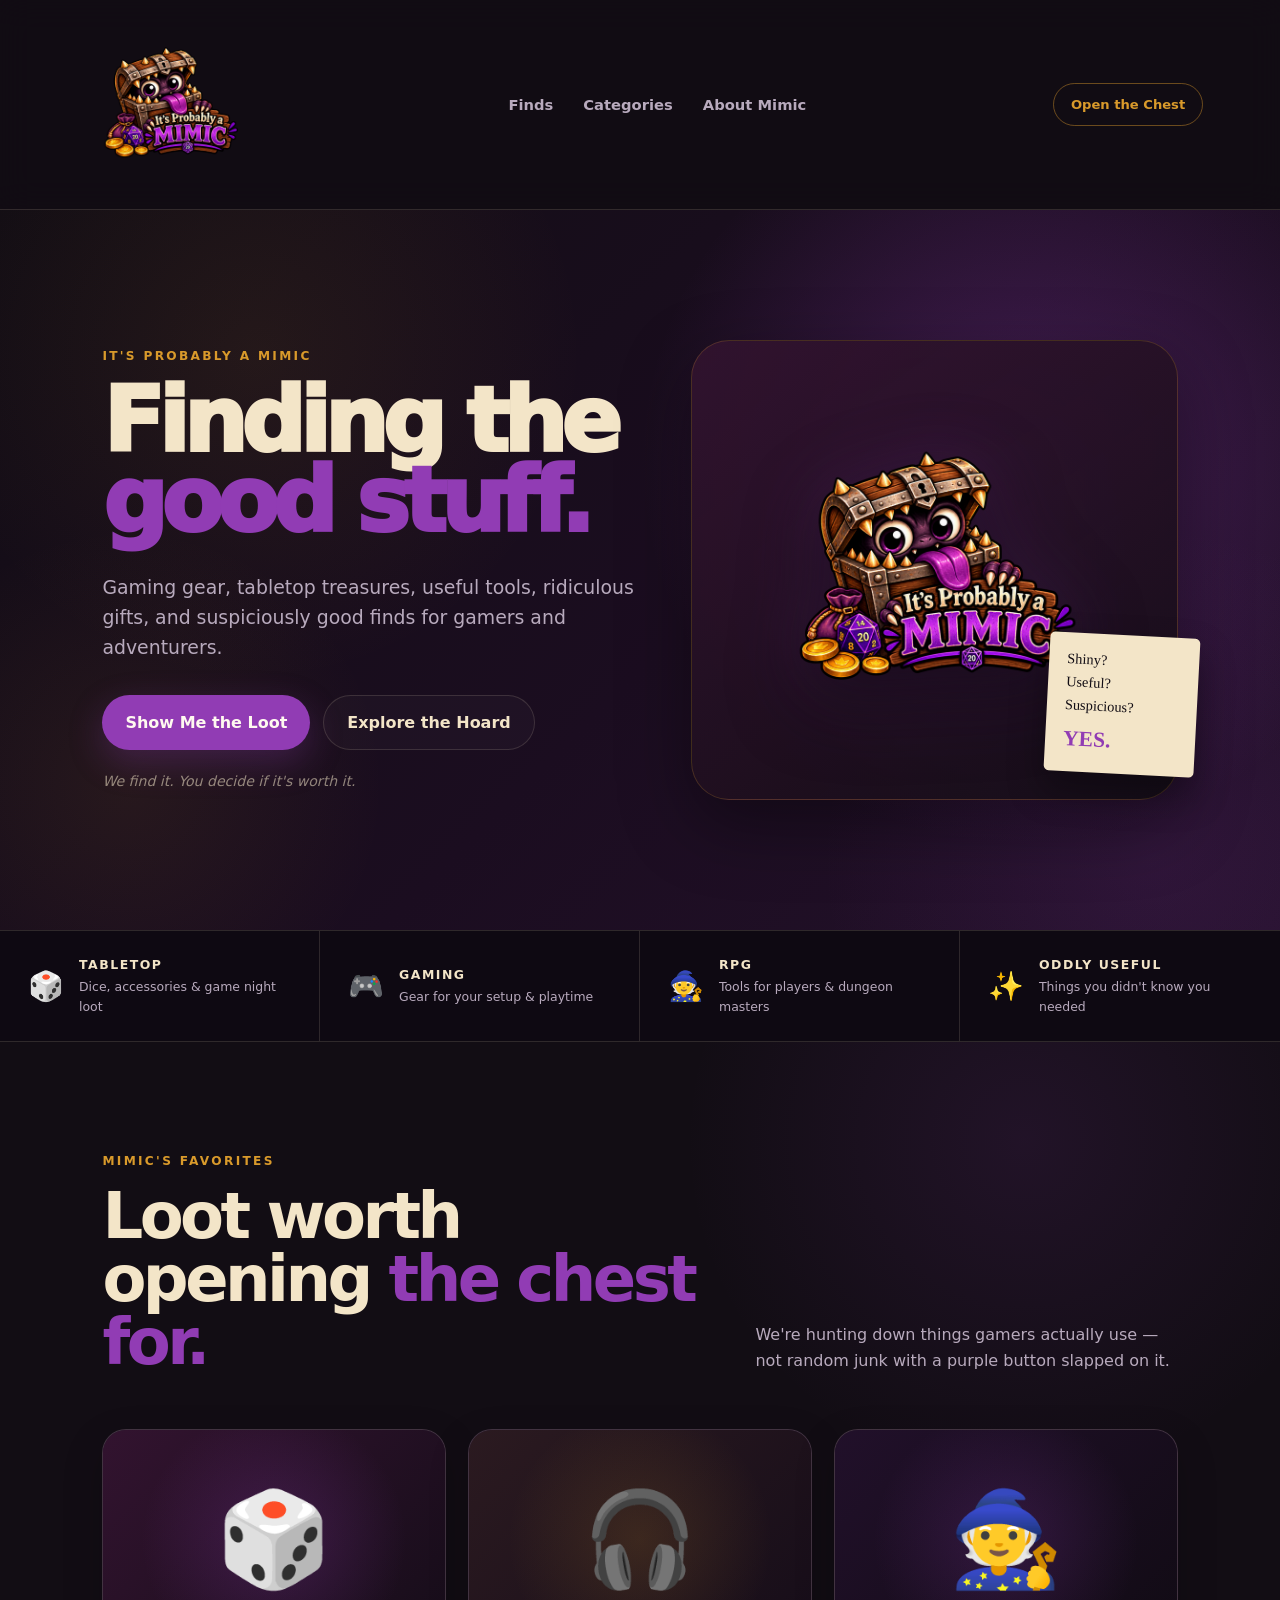
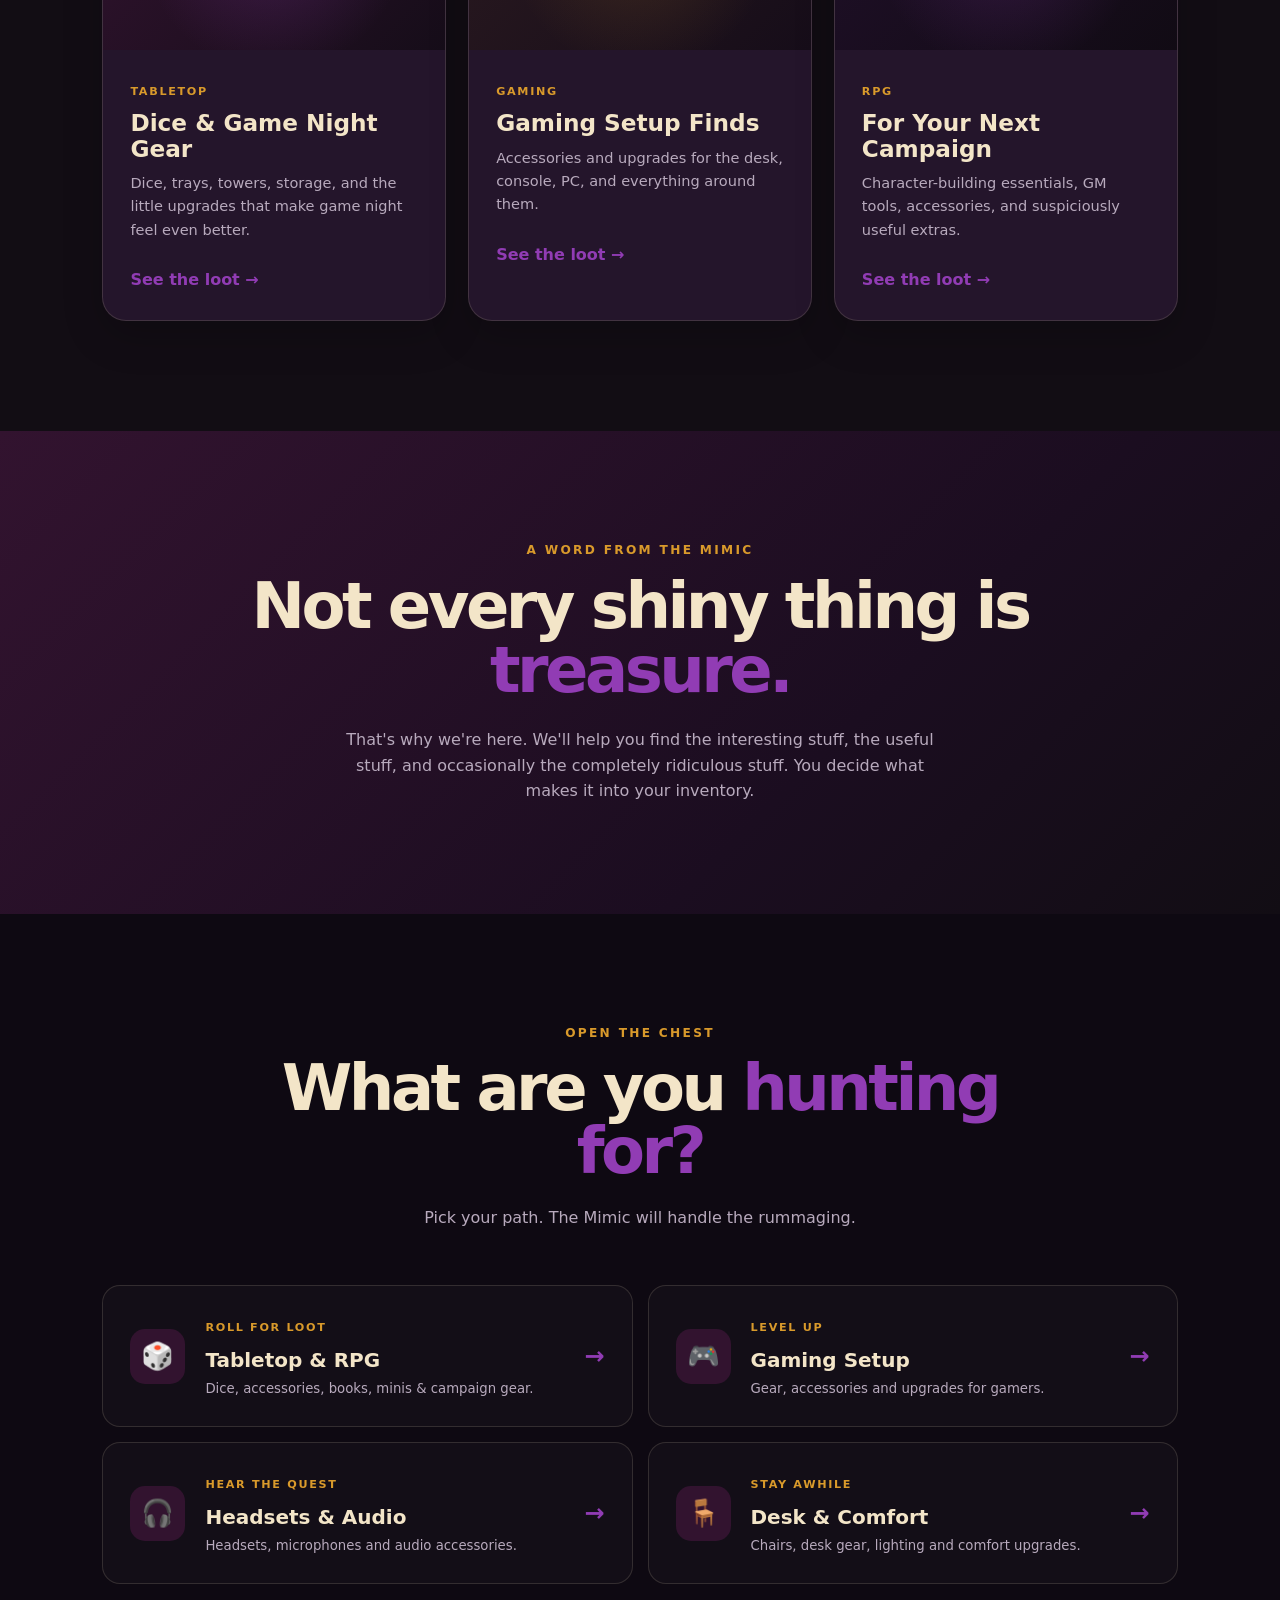
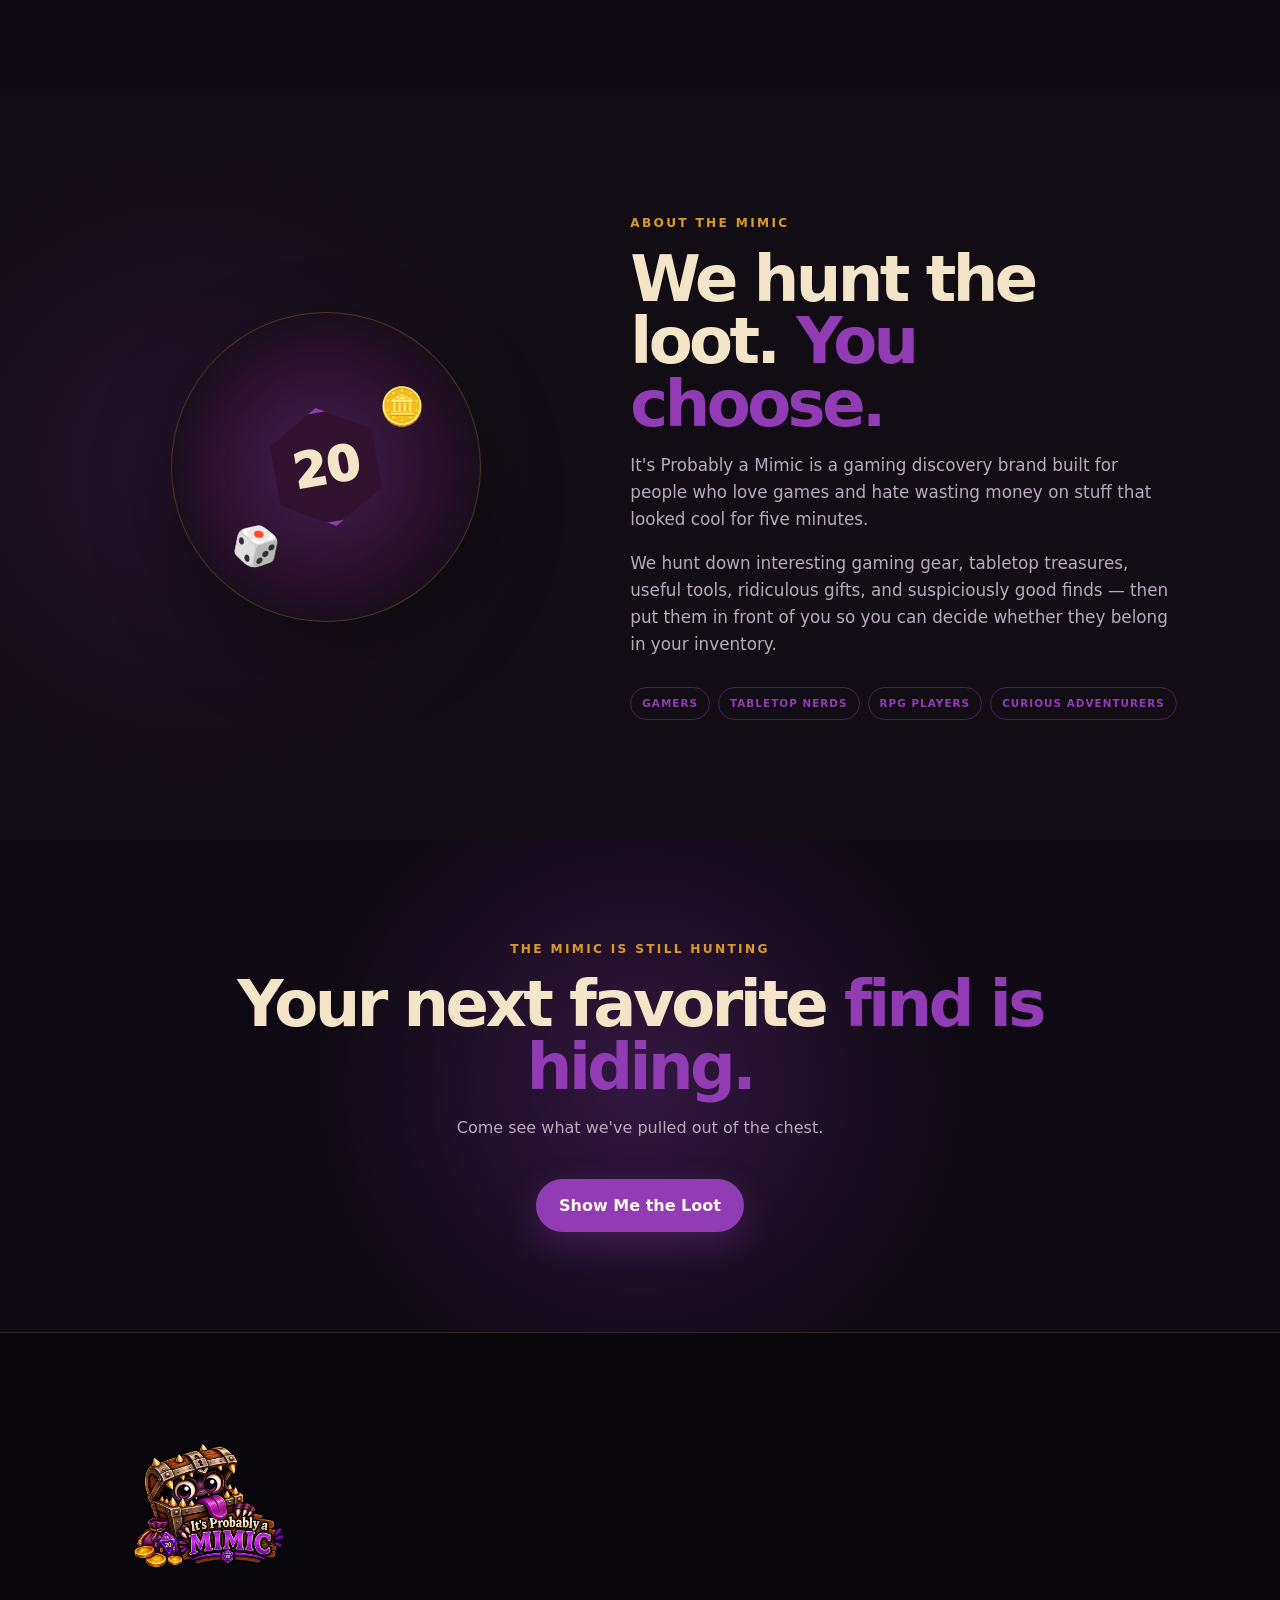
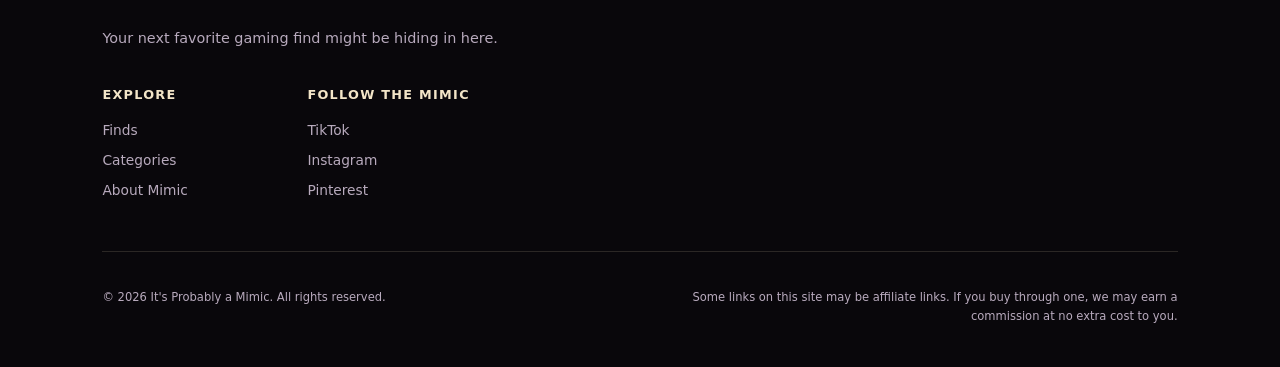
==== commit 4943d18b: "Revise index.html for SEO and structure improvements Updated the title and meta description for clar" ====
--- a/index.html
+++ b/index.html
@@ -6,301 +6,623 @@
 
   <meta
     name="description"
-    content="It's Probably a Mimic — gaming gear, tabletop treasures, useful tools, ridiculous gifts, and suspiciously good finds."
+    content="It's Probably a Mimic — gaming gear, tabletop treasures, useful tools, ridiculous gifts, and suspiciously good finds for gamers and adventurers."
   >
 
-  <title>It's Probably a Mimic | Gaming Loot Worth Finding</title>
+  <title>It's Probably a Mimic | Finding the Good Stuff</title>
 
   <link rel="stylesheet" href="styles.css">
 </head>
 
 <body>
 
-<header class="site-header">
-  <a class="brand" href="#">
-    <img
-      src="mimic-logo.png"
-      alt="It's Probably a Mimic"
-      class="brand-logo"
-    >
-    <span>It's Probably a <strong>Mimic</strong></span>
-  </a>
-
-  <nav>
-    <a href="#loot">Finds</a>
-    <a href="#categories">Categories</a>
-    <a href="#about">About Mimic</a>
-    <a href="#loot" class="nav-button">Open the Chest</a>
-  </nav>
-</header>
-
-
-<main>
-
-  <!-- HERO -->
-  <section class="hero">
-
-    <div class="hero-copy">
-
-      <p class="eyebrow">IT'S PROBABLY A MIMIC</p>
-
-      <h1>
-        Finding the
-        <span>good stuff.</span>
-      </h1>
-
-      <p class="hero-text">
-        Gaming gear, tabletop treasures, useful tools, ridiculous gifts,
-        and suspiciously good finds for gamers and adventurers.
-      </p>
-
-      <div class="hero-actions">
-        <a class="button primary" href="#loot">
-          Show Me the Loot
-        </a>
-
-        <a class="button secondary" href="#categories">
-          Explore the Hoard
-        </a>
-      </div>
-
-      <p class="hero-note">
-        We find it. You decide if it's worth it.
-      </p>
-
-    </div>
-
-
-    <div class="hero-card">
-
-      <div class="mimic-display">
+  <!-- =========================
+       HEADER
+  ========================== -->
+
+  <header class="site-header">
+
+    <a class="brand" href="#top" aria-label="It's Probably a Mimic home">
+      <span class="brand-logo">
         <img
           src="mimic-logo.png"
-          alt="It's Probably a Mimic mascot"
-          class="hero-mimic"
+          alt="It's Probably a Mimic"
         >
-      </div>
-
-      <div class="mimic-note">
-        <p>Shiny?</p>
-        <p>Useful?</p>
-        <p>Suspicious?</p>
-        <strong>YES.</strong>
-      </div>
+      </span>
+    </a>
+
+    <nav class="main-nav" aria-label="Main navigation">
+      <a href="#finds">Finds</a>
+      <a href="#categories">Categories</a>
+      <a href="#about">About Mimic</a>
+    </nav>
+
+    <a class="header-button" href="#loot">
+      Open the Chest
+    </a>
+
+  </header>
+
+
+  <main id="top">
+
+    <!-- =========================
+         HERO
+    ========================== -->
+
+    <section class="hero">
+
+      <div class="hero-content">
+
+        <p class="eyebrow">
+          IT'S PROBABLY A MIMIC
+        </p>
+
+        <h1>
+          Finding the
+          <span>good stuff.</span>
+        </h1>
+
+        <p class="hero-description">
+          Gaming gear, tabletop treasures, useful tools, ridiculous gifts,
+          and suspiciously good finds for gamers and adventurers.
+        </p>
+
+        <div class="hero-buttons">
+
+          <a class="button primary-button" href="#finds">
+            Show Me the Loot
+          </a>
+
+          <a class="button secondary-button" href="#categories">
+            Explore the Hoard
+          </a>
+
+        </div>
+
+        <p class="hero-tagline">
+          We find it. You decide if it's worth it.
+        </p>
+
+      </div>
+
+
+      <div class="hero-art">
+
+        <div class="hero-glow"></div>
+
+        <div class="mimic-frame">
+
+          <img
+            class="hero-mimic"
+            src="mimic-logo.png"
+            alt="It's Probably a Mimic mascot"
+          >
+
+          <div class="mimic-note">
+            <span>Shiny?</span>
+            <span>Useful?</span>
+            <span>Suspicious?</span>
+            <strong>YES.</strong>
+          </div>
+
+        </div>
+
+      </div>
+
+    </section>
+
+
+    <!-- =========================
+         QUICK INTRO
+    ========================== -->
+
+    <section class="intro-strip" aria-label="What the Mimic finds">
+
+      <div class="intro-item">
+        <span class="intro-icon">🎲</span>
+        <div>
+          <strong>TABLETOP</strong>
+          <p>Dice, accessories & game night loot</p>
+        </div>
+      </div>
+
+      <div class="intro-item">
+        <span class="intro-icon">🎮</span>
+        <div>
+          <strong>GAMING</strong>
+          <p>Gear for your setup & playtime</p>
+        </div>
+      </div>
+
+      <div class="intro-item">
+        <span class="intro-icon">🧙</span>
+        <div>
+          <strong>RPG</strong>
+          <p>Tools for players & dungeon masters</p>
+        </div>
+      </div>
+
+      <div class="intro-item">
+        <span class="intro-icon">✨</span>
+        <div>
+          <strong>ODDLY USEFUL</strong>
+          <p>Things you didn't know you needed</p>
+        </div>
+      </div>
+
+    </section>
+
+
+    <!-- =========================
+         FINDS
+    ========================== -->
+
+    <section id="finds" class="section finds-section">
+
+      <div class="section-heading">
+
+        <div>
+          <p class="eyebrow">
+            MIMIC'S FAVORITES
+          </p>
+
+          <h2>
+            Loot worth opening
+            <span>the chest for.</span>
+          </h2>
+        </div>
+
+        <p>
+          We're hunting down things gamers actually use —
+          not random junk with a purple button slapped on it.
+        </p>
+
+      </div>
+
+
+      <div class="finds-grid">
+
+        <article class="find-card">
+
+          <div class="find-image">
+            🎲
+          </div>
+
+          <div class="find-content">
+
+            <span class="find-category">
+              TABLETOP
+            </span>
+
+            <h3>
+              Dice & Game Night Gear
+            </h3>
+
+            <p>
+              Dice, trays, towers, storage, and the little upgrades
+              that make game night feel even better.
+            </p>
+
+            <a class="find-link" href="#categories">
+              See the loot →
+            </a>
+
+          </div>
+
+        </article>
+
+
+        <article class="find-card">
+
+          <div class="find-image gaming-image">
+            🎧
+          </div>
+
+          <div class="find-content">
+
+            <span class="find-category">
+              GAMING
+            </span>
+
+            <h3>
+              Gaming Setup Finds
+            </h3>
+
+            <p>
+              Accessories and upgrades for the desk, console,
+              PC, and everything around them.
+            </p>
+
+            <a class="find-link" href="#categories">
+              See the loot →
+            </a>
+
+          </div>
+
+        </article>
+
+
+        <article class="find-card">
+
+          <div class="find-image rpg-image">
+            🧙
+          </div>
+
+          <div class="find-content">
+
+            <span class="find-category">
+              RPG
+            </span>
+
+            <h3>
+              For Your Next Campaign
+            </h3>
+
+            <p>
+              Character-building essentials, GM tools, accessories,
+              and suspiciously useful extras.
+            </p>
+
+            <a class="find-link" href="#categories">
+              See the loot →
+            </a>
+
+          </div>
+
+        </article>
+
+      </div>
+
+    </section>
+
+
+    <!-- =========================
+         MIMIC MESSAGE
+    ========================== -->
+
+    <section class="mimic-message">
+
+      <div class="message-inner">
+
+        <p class="eyebrow">
+          A WORD FROM THE MIMIC
+        </p>
+
+        <h2>
+          Not every shiny thing
+          is <span>treasure.</span>
+        </h2>
+
+        <p>
+          That's why we're here. We'll help you find the interesting stuff,
+          the useful stuff, and occasionally the completely ridiculous stuff.
+          You decide what makes it into your inventory.
+        </p>
+
+      </div>
+
+    </section>
+
+
+    <!-- =========================
+         CATEGORIES
+    ========================== -->
+
+    <section id="categories" class="section categories-section">
+
+      <div class="section-heading centered">
+
+        <div>
+          <p class="eyebrow">
+            OPEN THE CHEST
+          </p>
+
+          <h2>
+            What are you
+            <span>hunting for?</span>
+          </h2>
+        </div>
+
+        <p>
+          Pick your path. The Mimic will handle the rummaging.
+        </p>
+
+      </div>
+
+
+      <div class="categories-grid">
+
+        <a class="category-card" href="#finds">
+
+          <span class="category-icon">
+            🎲
+          </span>
+
+          <div>
+            <span class="category-label">
+              ROLL FOR LOOT
+            </span>
+
+            <h3>
+              Tabletop & RPG
+            </h3>
+
+            <p>
+              Dice, accessories, books, minis & campaign gear.
+            </p>
+          </div>
+
+          <span class="category-arrow">
+            →
+          </span>
+
+        </a>
+
+
+        <a class="category-card" href="#finds">
+
+          <span class="category-icon">
+            🎮
+          </span>
+
+          <div>
+            <span class="category-label">
+              LEVEL UP
+            </span>
+
+            <h3>
+              Gaming Setup
+            </h3>
+
+            <p>
+              Gear, accessories and upgrades for gamers.
+            </p>
+          </div>
+
+          <span class="category-arrow">
+            →
+          </span>
+
+        </a>
+
+
+        <a class="category-card" href="#finds">
+
+          <span class="category-icon">
+            🎧
+          </span>
+
+          <div>
+            <span class="category-label">
+              HEAR THE QUEST
+            </span>
+
+            <h3>
+              Headsets & Audio
+            </h3>
+
+            <p>
+              Headsets, microphones and audio accessories.
+            </p>
+          </div>
+
+          <span class="category-arrow">
+            →
+          </span>
+
+        </a>
+
+
+        <a class="category-card" href="#finds">
+
+          <span class="category-icon">
+            🪑
+          </span>
+
+          <div>
+            <span class="category-label">
+              STAY AWHILE
+            </span>
+
+            <h3>
+              Desk & Comfort
+            </h3>
+
+            <p>
+              Chairs, desk gear, lighting and comfort upgrades.
+            </p>
+          </div>
+
+          <span class="category-arrow">
+            →
+          </span>
+
+        </a>
+
+      </div>
+
+    </section>
+
+
+    <!-- =========================
+         ABOUT
+    ========================== -->
+
+    <section id="about" class="about-section">
+
+      <div class="about-art">
+
+        <div class="about-card">
+
+          <div class="about-d20">
+            20
+          </div>
+
+          <div class="about-coin">
+            🪙
+          </div>
+
+          <div class="about-die">
+            🎲
+          </div>
+
+        </div>
+
+      </div>
+
+
+      <div class="about-content">
+
+        <p class="eyebrow">
+          ABOUT THE MIMIC
+        </p>
+
+        <h2>
+          We hunt the loot.
+          <span>You choose.</span>
+        </h2>
+
+        <p>
+          It's Probably a Mimic is a gaming discovery brand built for
+          people who love games and hate wasting money on stuff that
+          looked cool for five minutes.
+        </p>
+
+        <p>
+          We hunt down interesting gaming gear, tabletop treasures,
+          useful tools, ridiculous gifts, and suspiciously good finds —
+          then put them in front of you so you can decide whether
+          they belong in your inventory.
+        </p>
+
+        <div class="about-vibes">
+
+          <span>GAMERS</span>
+          <span>TABLETOP NERDS</span>
+          <span>RPG PLAYERS</span>
+          <span>CURIOUS ADVENTURERS</span>
+
+        </div>
+
+      </div>
+
+    </section>
+
+
+    <!-- =========================
+         FINAL CTA
+    ========================== -->
+
+    <section id="loot" class="final-cta">
+
+      <div>
+
+        <p class="eyebrow">
+          THE MIMIC IS STILL HUNTING
+        </p>
+
+        <h2>
+          Your next favorite
+          <span>find is hiding.</span>
+        </h2>
+
+        <p>
+          Come see what we've pulled out of the chest.
+        </p>
+
+        <a class="button primary-button" href="#finds">
+          Show Me the Loot
+        </a>
+
+      </div>
+
+    </section>
+
+  </main>
+
+
+  <!-- =========================
+       FOOTER
+  ========================== -->
+
+  <footer class="site-footer">
+
+    <div class="footer-brand">
+
+      <img
+        class="footer-logo"
+        src="mimic-logo.png"
+        alt="It's Probably a Mimic"
+      >
+
+      <p>
+        Your next favorite gaming find might be hiding in here.
+      </p>
 
     </div>
 
-  </section>
-
-
-  <!-- LOOT -->
-  <section id="loot" class="section">
-
-    <div class="section-heading">
-
-      <p class="eyebrow">MIMIC'S FAVORITES</p>
-
-      <h2>
-        Loot worth opening the chest for.
-      </h2>
+
+    <div class="footer-links">
+
+      <div>
+
+        <strong>
+          Explore
+        </strong>
+
+        <a href="#finds">
+          Finds
+        </a>
+
+        <a href="#categories">
+          Categories
+        </a>
+
+        <a href="#about">
+          About Mimic
+        </a>
+
+      </div>
+
+
+      <div>
+
+        <strong>
+          Follow the Mimic
+        </strong>
+
+        <a href="#">
+          TikTok
+        </a>
+
+        <a href="#">
+          Instagram
+        </a>
+
+        <a href="#">
+          Pinterest
+        </a>
+
+      </div>
+
+    </div>
+
+
+    <div class="footer-bottom">
 
       <p>
-        We're building this collection around things gamers actually use —
-        not random junk with a purple button.
+        © 2026 It's Probably a Mimic. All rights reserved.
       </p>
 
+      <p class="affiliate-disclosure">
+        Some links on this site may be affiliate links. If you buy
+        through one, we may earn a commission at no extra cost to you.
+      </p>
+
     </div>
 
-
-    <div class="loot-grid">
-
-      <article class="loot-card">
-
-        <div class="loot-art">🎲</div>
-
-        <div class="loot-content">
-
-          <span class="tag">TABLETOP</span>
-
-          <h3>Dice & Game Night Gear</h3>
-
-          <p>
-            Dice, trays, towers, storage, and the little upgrades
-            that make game night better.
-          </p>
-
-          <a href="#" class="text-link">
-            See the loot →
-          </a>
-
-        </div>
-
-      </article>
-
-
-      <article class="loot-card">
-
-        <div class="loot-art">🎧</div>
-
-        <div class="loot-content">
-
-          <span class="tag">GAMING</span>
-
-          <h3>Gaming Setup Finds</h3>
-
-          <p>
-            Accessories and upgrades for the desk, console, PC,
-            and everything around them.
-          </p>
-
-          <a href="#" class="text-link">
-            See the loot →
-          </a>
-
-        </div>
-
-      </article>
-
-
-      <article class="loot-card">
-
-        <div class="loot-art">🧙</div>
-
-        <div class="loot-content">
-
-          <span class="tag">RPG</span>
-
-          <h3>For Your Next Campaign</h3>
-
-          <p>
-            Character-building essentials, GM tools, accessories,
-            and suspiciously useful extras.
-          </p>
-
-          <a href="#" class="text-link">
-            See the loot →
-          </a>
-
-        </div>
-
-      </article>
-
-    </div>
-
-  </section>
-
-
-  <!-- CATEGORIES -->
-  <section id="categories" class="section dark-section">
-
-    <div class="section-heading">
-
-      <p class="eyebrow">OPEN THE CHEST</p>
-
-      <h2>
-        What are you hunting for?
-      </h2>
-
-    </div>
-
-
-    <div class="category-grid">
-
-      <a href="#loot" class="category">
-        <span>🎲</span>
-        <span>Tabletop & RPG</span>
-        <b>→</b>
-      </a>
-
-      <a href="#loot" class="category">
-        <span>🖥️</span>
-        <span>Gaming Setup</span>
-        <b>→</b>
-      </a>
-
-      <a href="#loot" class="category">
-        <span>🎧</span>
-        <span>Headsets & Audio</span>
-        <b>→</b>
-      </a>
-
-      <a href="#loot" class="category">
-        <span>🪑</span>
-        <span>Desk & Comfort</span>
-        <b>→</b>
-      </a>
-
-    </div>
-
-  </section>
-
-
-  <!-- ABOUT -->
-  <section id="about" class="about section">
-
-    <div>
-
-      <p class="eyebrow">
-        ABOUT THE MIMIC
-      </p>
-
-      <h2>
-        Not everything shiny is treasure.
-      </h2>
-
-    </div>
-
-
-    <div>
-
-      <p>
-        It's Probably a Mimic is a gaming discovery brand built for
-        people who love games and hate wasting money on stuff that
-        looked cool for five minutes.
-      </p>
-
-      <p>
-        We hunt down interesting gaming gear and tabletop finds,
-        then let you decide whether they belong in your inventory.
-      </p>
-
-    </div>
-
-  </section>
-
-</main>
-
-
-<footer>
-
-  <div>
-
-    <strong>
-      It's Probably a Mimic
-    </strong>
-
-    <p>
-      Your next favorite gaming find might be hiding in here.
-    </p>
-
-  </div>
-
-
-  <div class="footer-links">
-
-    <a href="#">TikTok</a>
-    <a href="#">Instagram</a>
-    <a href="#">Pinterest</a>
-
-  </div>
-
-
-  <p class="disclosure">
-    Some links on this site may be affiliate links.
-    If you buy through one, we may earn a commission at no extra cost to you.
-  </p>
-
-</footer>
+  </footer>
 
 </body>
 </html>
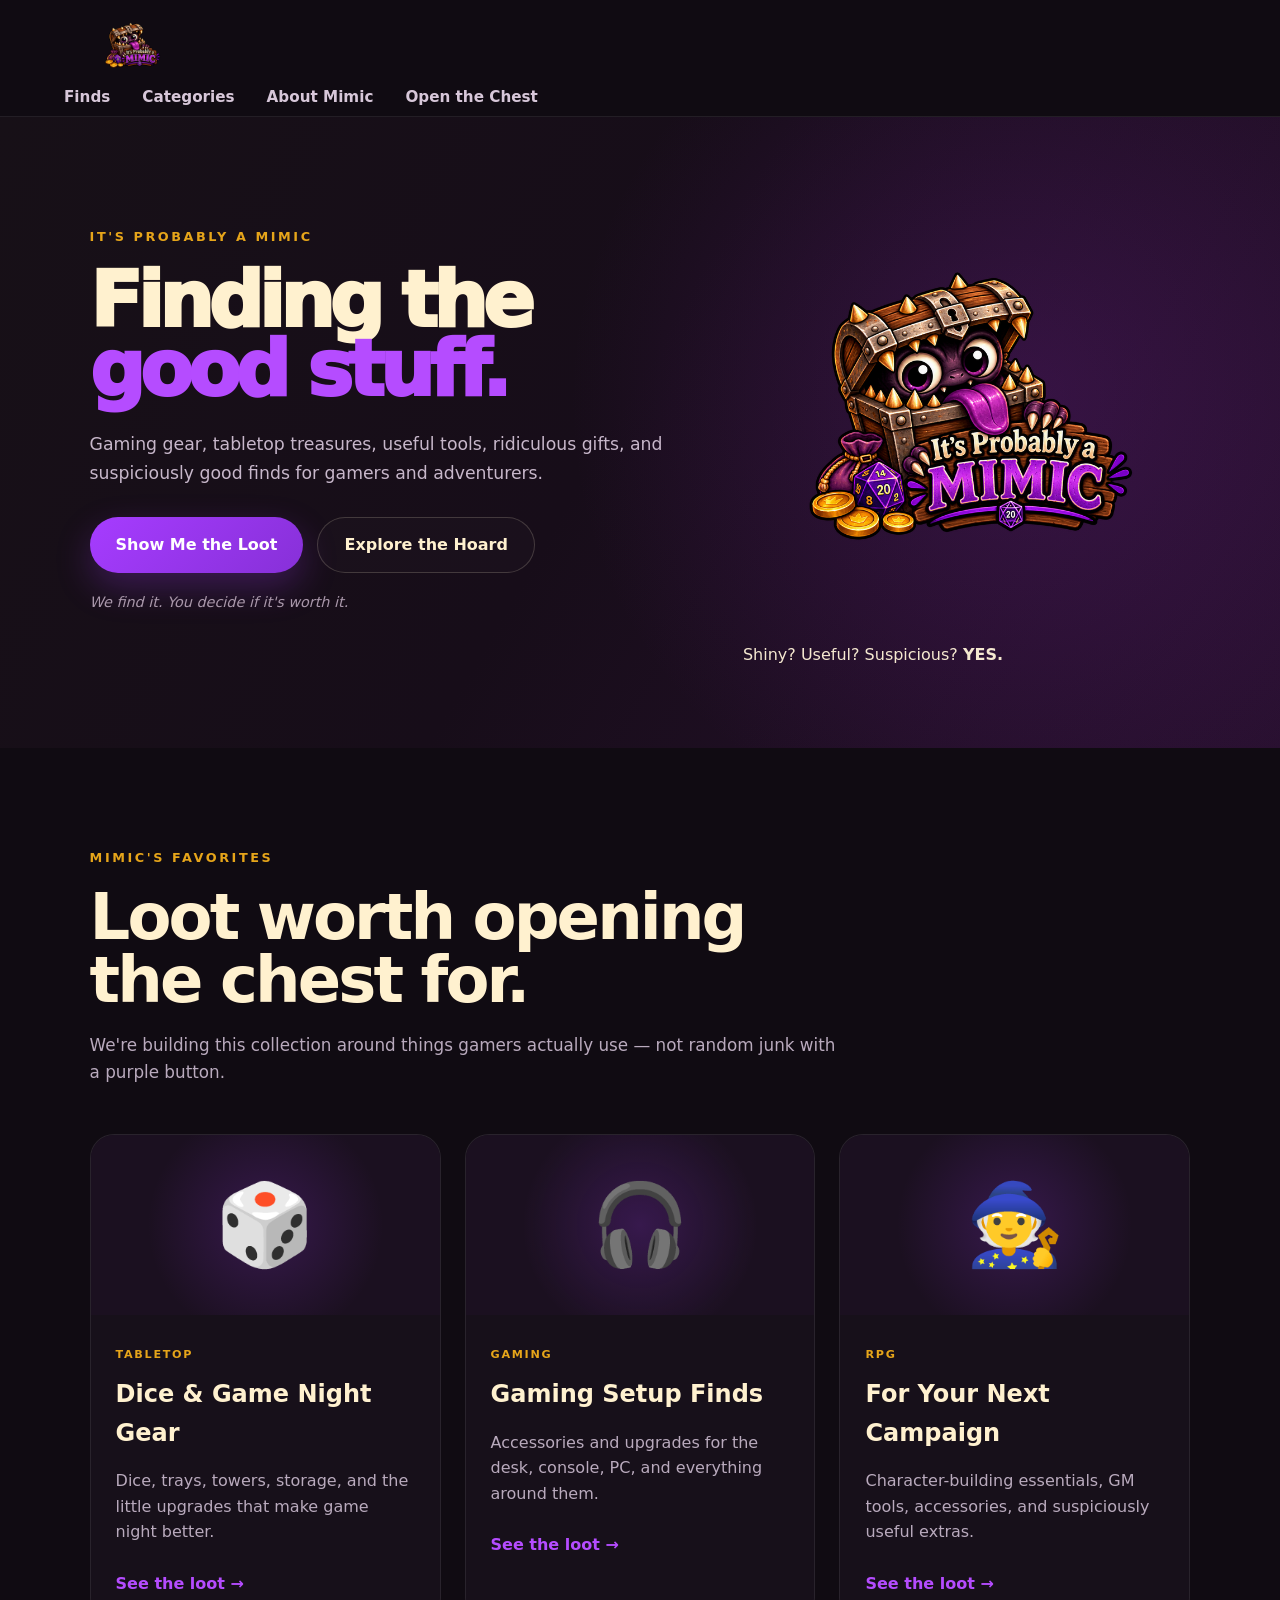
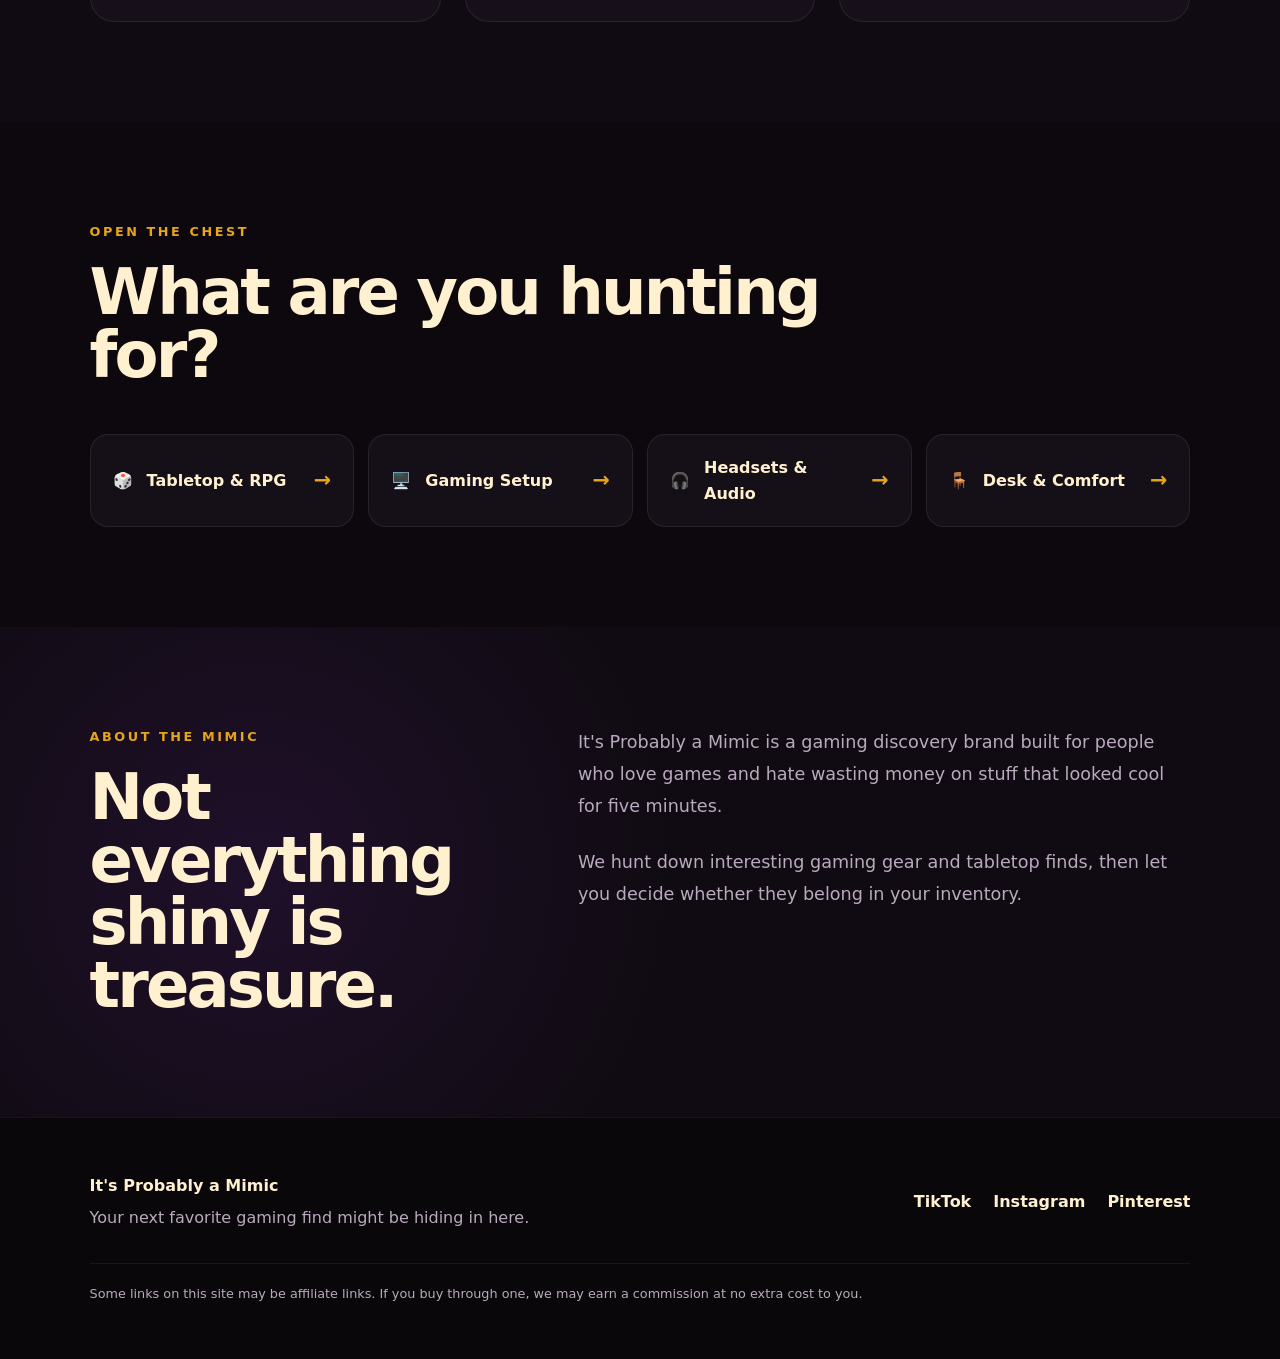
==== commit a00a4661: "Refactor index.html for clarity and structure Updated the title and various sections to enhance clar" ====
--- a/index.html
+++ b/index.html
@@ -9,620 +9,298 @@
     content="It's Probably a Mimic — gaming gear, tabletop treasures, useful tools, ridiculous gifts, and suspiciously good finds for gamers and adventurers."
   >
 
-  <title>It's Probably a Mimic | Finding the Good Stuff</title>
+  <title>It's Probably a Mimic | Gaming Finds Worth Finding</title>
 
   <link rel="stylesheet" href="styles.css">
 </head>
 
 <body>
 
-  <!-- =========================
-       HEADER
-  ========================== -->
-
-  <header class="site-header">
-
-    <a class="brand" href="#top" aria-label="It's Probably a Mimic home">
-      <span class="brand-logo">
+<header class="site-header">
+  <div class="header-inner">
+
+    <a class="brand" href="#">
+      <img
+        src="mimic-logo.png"
+        alt="It's Probably a Mimic"
+        class="brand-logo"
+      >
+    </a>
+
+    <nav class="site-nav" aria-label="Main navigation">
+      <a href="#loot">Finds</a>
+      <a href="#categories">Categories</a>
+      <a href="#about">About Mimic</a>
+      <a href="#categories" class="nav-chest">Open the Chest</a>
+    </nav>
+
+  </div>
+</header>
+
+
+<main>
+
+  <!-- HERO -->
+  <section class="hero">
+
+    <div class="hero-copy">
+
+      <p class="eyebrow">IT'S PROBABLY A MIMIC</p>
+
+      <h1>
+        Finding the
+        <span>good stuff.</span>
+      </h1>
+
+      <p class="hero-text">
+        Gaming gear, tabletop treasures, useful tools, ridiculous gifts,
+        and suspiciously good finds for gamers and adventurers.
+      </p>
+
+      <div class="hero-actions">
+        <a class="button primary" href="#loot">
+          Show Me the Loot
+        </a>
+
+        <a class="button secondary" href="#categories">
+          Explore the Hoard
+        </a>
+      </div>
+
+      <p class="hero-note">
+        We find it. You decide if it's worth it.
+      </p>
+
+    </div>
+
+
+    <div class="hero-visual">
+
+      <div class="mimic-stage">
+
         <img
           src="mimic-logo.png"
-          alt="It's Probably a Mimic"
+          alt="It's Probably a Mimic mascot"
+          class="hero-logo"
         >
-      </span>
-    </a>
-
-    <nav class="main-nav" aria-label="Main navigation">
-      <a href="#finds">Finds</a>
-      <a href="#categories">Categories</a>
-      <a href="#about">About Mimic</a>
-    </nav>
-
-    <a class="header-button" href="#loot">
-      Open the Chest
-    </a>
-
-  </header>
-
-
-  <main id="top">
-
-    <!-- =========================
-         HERO
-    ========================== -->
-
-    <section class="hero">
-
-      <div class="hero-content">
-
-        <p class="eyebrow">
-          IT'S PROBABLY A MIMIC
-        </p>
-
-        <h1>
-          Finding the
-          <span>good stuff.</span>
-        </h1>
-
-        <p class="hero-description">
-          Gaming gear, tabletop treasures, useful tools, ridiculous gifts,
-          and suspiciously good finds for gamers and adventurers.
-        </p>
-
-        <div class="hero-buttons">
-
-          <a class="button primary-button" href="#finds">
-            Show Me the Loot
+
+        <div class="mimic-note">
+          <span>Shiny?</span>
+          <span>Useful?</span>
+          <span>Suspicious?</span>
+          <strong>YES.</strong>
+        </div>
+
+      </div>
+
+    </div>
+
+  </section>
+
+
+  <!-- LOOT -->
+  <section id="loot" class="section">
+
+    <div class="section-heading">
+
+      <p class="eyebrow">MIMIC'S FAVORITES</p>
+
+      <h2>
+        Loot worth opening the chest for.
+      </h2>
+
+      <p>
+        We're building this collection around things gamers actually use —
+        not random junk with a purple button.
+      </p>
+
+    </div>
+
+
+    <div class="loot-grid">
+
+      <article class="loot-card">
+
+        <div class="loot-art">🎲</div>
+
+        <div class="loot-content">
+
+          <span class="tag">TABLETOP</span>
+
+          <h3>Dice &amp; Game Night Gear</h3>
+
+          <p>
+            Dice, trays, towers, storage, and the little upgrades
+            that make game night better.
+          </p>
+
+          <a href="#categories" class="text-link">
+            See the loot →
           </a>
 
-          <a class="button secondary-button" href="#categories">
-            Explore the Hoard
+        </div>
+
+      </article>
+
+
+      <article class="loot-card">
+
+        <div class="loot-art">🎧</div>
+
+        <div class="loot-content">
+
+          <span class="tag">GAMING</span>
+
+          <h3>Gaming Setup Finds</h3>
+
+          <p>
+            Accessories and upgrades for the desk, console, PC,
+            and everything around them.
+          </p>
+
+          <a href="#categories" class="text-link">
+            See the loot →
           </a>
 
         </div>
 
-        <p class="hero-tagline">
-          We find it. You decide if it's worth it.
-        </p>
-
-      </div>
-
-
-      <div class="hero-art">
-
-        <div class="hero-glow"></div>
-
-        <div class="mimic-frame">
-
-          <img
-            class="hero-mimic"
-            src="mimic-logo.png"
-            alt="It's Probably a Mimic mascot"
-          >
-
-          <div class="mimic-note">
-            <span>Shiny?</span>
-            <span>Useful?</span>
-            <span>Suspicious?</span>
-            <strong>YES.</strong>
-          </div>
+      </article>
+
+
+      <article class="loot-card">
+
+        <div class="loot-art">🧙</div>
+
+        <div class="loot-content">
+
+          <span class="tag">RPG</span>
+
+          <h3>For Your Next Campaign</h3>
+
+          <p>
+            Character-building essentials, GM tools, accessories,
+            and suspiciously useful extras.
+          </p>
+
+          <a href="#categories" class="text-link">
+            See the loot →
+          </a>
 
         </div>
 
-      </div>
-
-    </section>
-
-
-    <!-- =========================
-         QUICK INTRO
-    ========================== -->
-
-    <section class="intro-strip" aria-label="What the Mimic finds">
-
-      <div class="intro-item">
-        <span class="intro-icon">🎲</span>
-        <div>
-          <strong>TABLETOP</strong>
-          <p>Dice, accessories & game night loot</p>
-        </div>
-      </div>
-
-      <div class="intro-item">
-        <span class="intro-icon">🎮</span>
-        <div>
-          <strong>GAMING</strong>
-          <p>Gear for your setup & playtime</p>
-        </div>
-      </div>
-
-      <div class="intro-item">
-        <span class="intro-icon">🧙</span>
-        <div>
-          <strong>RPG</strong>
-          <p>Tools for players & dungeon masters</p>
-        </div>
-      </div>
-
-      <div class="intro-item">
-        <span class="intro-icon">✨</span>
-        <div>
-          <strong>ODDLY USEFUL</strong>
-          <p>Things you didn't know you needed</p>
-        </div>
-      </div>
-
-    </section>
-
-
-    <!-- =========================
-         FINDS
-    ========================== -->
-
-    <section id="finds" class="section finds-section">
-
-      <div class="section-heading">
-
-        <div>
-          <p class="eyebrow">
-            MIMIC'S FAVORITES
-          </p>
-
-          <h2>
-            Loot worth opening
-            <span>the chest for.</span>
-          </h2>
-        </div>
-
-        <p>
-          We're hunting down things gamers actually use —
-          not random junk with a purple button slapped on it.
-        </p>
-
-      </div>
-
-
-      <div class="finds-grid">
-
-        <article class="find-card">
-
-          <div class="find-image">
-            🎲
-          </div>
-
-          <div class="find-content">
-
-            <span class="find-category">
-              TABLETOP
-            </span>
-
-            <h3>
-              Dice & Game Night Gear
-            </h3>
-
-            <p>
-              Dice, trays, towers, storage, and the little upgrades
-              that make game night feel even better.
-            </p>
-
-            <a class="find-link" href="#categories">
-              See the loot →
-            </a>
-
-          </div>
-
-        </article>
-
-
-        <article class="find-card">
-
-          <div class="find-image gaming-image">
-            🎧
-          </div>
-
-          <div class="find-content">
-
-            <span class="find-category">
-              GAMING
-            </span>
-
-            <h3>
-              Gaming Setup Finds
-            </h3>
-
-            <p>
-              Accessories and upgrades for the desk, console,
-              PC, and everything around them.
-            </p>
-
-            <a class="find-link" href="#categories">
-              See the loot →
-            </a>
-
-          </div>
-
-        </article>
-
-
-        <article class="find-card">
-
-          <div class="find-image rpg-image">
-            🧙
-          </div>
-
-          <div class="find-content">
-
-            <span class="find-category">
-              RPG
-            </span>
-
-            <h3>
-              For Your Next Campaign
-            </h3>
-
-            <p>
-              Character-building essentials, GM tools, accessories,
-              and suspiciously useful extras.
-            </p>
-
-            <a class="find-link" href="#categories">
-              See the loot →
-            </a>
-
-          </div>
-
-        </article>
-
-      </div>
-
-    </section>
-
-
-    <!-- =========================
-         MIMIC MESSAGE
-    ========================== -->
-
-    <section class="mimic-message">
-
-      <div class="message-inner">
-
-        <p class="eyebrow">
-          A WORD FROM THE MIMIC
-        </p>
-
-        <h2>
-          Not every shiny thing
-          is <span>treasure.</span>
-        </h2>
-
-        <p>
-          That's why we're here. We'll help you find the interesting stuff,
-          the useful stuff, and occasionally the completely ridiculous stuff.
-          You decide what makes it into your inventory.
-        </p>
-
-      </div>
-
-    </section>
-
-
-    <!-- =========================
-         CATEGORIES
-    ========================== -->
-
-    <section id="categories" class="section categories-section">
-
-      <div class="section-heading centered">
-
-        <div>
-          <p class="eyebrow">
-            OPEN THE CHEST
-          </p>
-
-          <h2>
-            What are you
-            <span>hunting for?</span>
-          </h2>
-        </div>
-
-        <p>
-          Pick your path. The Mimic will handle the rummaging.
-        </p>
-
-      </div>
-
-
-      <div class="categories-grid">
-
-        <a class="category-card" href="#finds">
-
-          <span class="category-icon">
-            🎲
-          </span>
-
-          <div>
-            <span class="category-label">
-              ROLL FOR LOOT
-            </span>
-
-            <h3>
-              Tabletop & RPG
-            </h3>
-
-            <p>
-              Dice, accessories, books, minis & campaign gear.
-            </p>
-          </div>
-
-          <span class="category-arrow">
-            →
-          </span>
-
-        </a>
-
-
-        <a class="category-card" href="#finds">
-
-          <span class="category-icon">
-            🎮
-          </span>
-
-          <div>
-            <span class="category-label">
-              LEVEL UP
-            </span>
-
-            <h3>
-              Gaming Setup
-            </h3>
-
-            <p>
-              Gear, accessories and upgrades for gamers.
-            </p>
-          </div>
-
-          <span class="category-arrow">
-            →
-          </span>
-
-        </a>
-
-
-        <a class="category-card" href="#finds">
-
-          <span class="category-icon">
-            🎧
-          </span>
-
-          <div>
-            <span class="category-label">
-              HEAR THE QUEST
-            </span>
-
-            <h3>
-              Headsets & Audio
-            </h3>
-
-            <p>
-              Headsets, microphones and audio accessories.
-            </p>
-          </div>
-
-          <span class="category-arrow">
-            →
-          </span>
-
-        </a>
-
-
-        <a class="category-card" href="#finds">
-
-          <span class="category-icon">
-            🪑
-          </span>
-
-          <div>
-            <span class="category-label">
-              STAY AWHILE
-            </span>
-
-            <h3>
-              Desk & Comfort
-            </h3>
-
-            <p>
-              Chairs, desk gear, lighting and comfort upgrades.
-            </p>
-          </div>
-
-          <span class="category-arrow">
-            →
-          </span>
-
-        </a>
-
-      </div>
-
-    </section>
-
-
-    <!-- =========================
-         ABOUT
-    ========================== -->
-
-    <section id="about" class="about-section">
-
-      <div class="about-art">
-
-        <div class="about-card">
-
-          <div class="about-d20">
-            20
-          </div>
-
-          <div class="about-coin">
-            🪙
-          </div>
-
-          <div class="about-die">
-            🎲
-          </div>
-
-        </div>
-
-      </div>
-
-
-      <div class="about-content">
-
-        <p class="eyebrow">
-          ABOUT THE MIMIC
-        </p>
-
-        <h2>
-          We hunt the loot.
-          <span>You choose.</span>
-        </h2>
-
-        <p>
-          It's Probably a Mimic is a gaming discovery brand built for
-          people who love games and hate wasting money on stuff that
-          looked cool for five minutes.
-        </p>
-
-        <p>
-          We hunt down interesting gaming gear, tabletop treasures,
-          useful tools, ridiculous gifts, and suspiciously good finds —
-          then put them in front of you so you can decide whether
-          they belong in your inventory.
-        </p>
-
-        <div class="about-vibes">
-
-          <span>GAMERS</span>
-          <span>TABLETOP NERDS</span>
-          <span>RPG PLAYERS</span>
-          <span>CURIOUS ADVENTURERS</span>
-
-        </div>
-
-      </div>
-
-    </section>
-
-
-    <!-- =========================
-         FINAL CTA
-    ========================== -->
-
-    <section id="loot" class="final-cta">
-
-      <div>
-
-        <p class="eyebrow">
-          THE MIMIC IS STILL HUNTING
-        </p>
-
-        <h2>
-          Your next favorite
-          <span>find is hiding.</span>
-        </h2>
-
-        <p>
-          Come see what we've pulled out of the chest.
-        </p>
-
-        <a class="button primary-button" href="#finds">
-          Show Me the Loot
-        </a>
-
-      </div>
-
-    </section>
-
-  </main>
-
-
-  <!-- =========================
-       FOOTER
-  ========================== -->
-
-  <footer class="site-footer">
-
-    <div class="footer-brand">
-
-      <img
-        class="footer-logo"
-        src="mimic-logo.png"
-        alt="It's Probably a Mimic"
-      >
+      </article>
+
+    </div>
+
+  </section>
+
+
+  <!-- CATEGORIES -->
+  <section id="categories" class="section dark-section">
+
+    <div class="section-heading">
+
+      <p class="eyebrow">OPEN THE CHEST</p>
+
+      <h2>
+        What are you hunting for?
+      </h2>
+
+    </div>
+
+
+    <div class="category-grid">
+
+      <a href="#loot" class="category">
+        <span class="category-icon">🎲</span>
+        <span>Tabletop &amp; RPG</span>
+        <b>→</b>
+      </a>
+
+      <a href="#loot" class="category">
+        <span class="category-icon">🖥️</span>
+        <span>Gaming Setup</span>
+        <b>→</b>
+      </a>
+
+      <a href="#loot" class="category">
+        <span class="category-icon">🎧</span>
+        <span>Headsets &amp; Audio</span>
+        <b>→</b>
+      </a>
+
+      <a href="#loot" class="category">
+        <span class="category-icon">🪑</span>
+        <span>Desk &amp; Comfort</span>
+        <b>→</b>
+      </a>
+
+    </div>
+
+  </section>
+
+
+  <!-- ABOUT -->
+  <section id="about" class="about section">
+
+    <div>
+
+      <p class="eyebrow">ABOUT THE MIMIC</p>
+
+      <h2>
+        Not everything shiny is treasure.
+      </h2>
+
+    </div>
+
+
+    <div>
 
       <p>
-        Your next favorite gaming find might be hiding in here.
-      </p>
-
-    </div>
-
-
-    <div class="footer-links">
-
-      <div>
-
-        <strong>
-          Explore
-        </strong>
-
-        <a href="#finds">
-          Finds
-        </a>
-
-        <a href="#categories">
-          Categories
-        </a>
-
-        <a href="#about">
-          About Mimic
-        </a>
-
-      </div>
-
-
-      <div>
-
-        <strong>
-          Follow the Mimic
-        </strong>
-
-        <a href="#">
-          TikTok
-        </a>
-
-        <a href="#">
-          Instagram
-        </a>
-
-        <a href="#">
-          Pinterest
-        </a>
-
-      </div>
-
-    </div>
-
-
-    <div class="footer-bottom">
+        It's Probably a Mimic is a gaming discovery brand built for
+        people who love games and hate wasting money on stuff that
+        looked cool for five minutes.
+      </p>
 
       <p>
-        © 2026 It's Probably a Mimic. All rights reserved.
-      </p>
-
-      <p class="affiliate-disclosure">
-        Some links on this site may be affiliate links. If you buy
-        through one, we may earn a commission at no extra cost to you.
-      </p>
-
-    </div>
-
-  </footer>
+        We hunt down interesting gaming gear and tabletop finds,
+        then let you decide whether they belong in your inventory.
+      </p>
+
+    </div>
+
+  </section>
+
+</main>
+
+
+<footer>
+
+  <div>
+    <strong>It's Probably a Mimic</strong>
+
+    <p>
+      Your next favorite gaming find might be hiding in here.
+    </p>
+  </div>
+
+
+  <div class="footer-links">
+
+    <a href="#">TikTok</a>
+    <a href="#">Instagram</a>
+    <a href="#">Pinterest</a>
+
+  </div>
+
+
+  <p class="disclosure">
+    Some links on this site may be affiliate links.
+    If you buy through one, we may earn a commission
+    at no extra cost to you.
+  </p>
+
+</footer>
 
 </body>
 </html>
--- a/styles.css
+++ b/styles.css
@@ -1,21 +1,16 @@
 :root {
-  --purple: #913CB4;
-  --purple-dark: #32132F;
-  --purple-deep: #1B0D20;
-  --gold: #D99A2B;
-  --brown: #6B351B;
-  --cream: #F3E5C8;
-  --white: #FFF9F0;
-  --ink: #120D14;
-  --muted: #B8AABD;
-  --card: #24152B;
-  --border: rgba(243, 229, 200, 0.14);
-  --shadow: 0 25px 70px rgba(0, 0, 0, 0.38);
-}
-
-/* =========================
-   RESET
-========================= */
+  --bg: #100b12;
+  --bg-soft: #17101a;
+  --panel: #24122b;
+  --purple: #a63cff;
+  --purple-bright: #b54cff;
+  --gold: #e6a51a;
+  --cream: #fff1cf;
+  --text: #f5e8d0;
+  --muted: #b9aabd;
+  --border: rgba(230, 165, 26, 0.35);
+  --shadow: 0 24px 60px rgba(0, 0, 0, 0.35);
+}
 
 * {
   box-sizing: border-box;
@@ -23,12 +18,13 @@
 
 html {
   scroll-behavior: smooth;
+  overflow-x: hidden;
 }
 
 body {
   margin: 0;
-  background: var(--ink);
-  color: var(--cream);
+  background: var(--bg);
+  color: var(--text);
   font-family:
     Inter,
     ui-sans-serif,
@@ -38,11 +34,11 @@
     "Segoe UI",
     sans-serif;
   line-height: 1.6;
+  overflow-x: hidden;
 }
 
 img {
   max-width: 100%;
-  display: block;
 }
 
 a {
@@ -50,81 +46,97 @@
   text-decoration: none;
 }
 
-button,
-a {
-  -webkit-tap-highlight-color: transparent;
-}
-
 /* =========================
    HEADER
 ========================= */
 
 .site-header {
-  position: sticky;
-  top: 0;
-  z-index: 100;
-
+  min-height: 92px;
+  padding: 7px clamp(24px, 5vw, 80px);
   display: flex;
   align-items: center;
   justify-content: space-between;
-
-  min-height: 76px;
-  padding: 12px 6vw;
-
-  background: rgba(18, 13, 20, 0.92);
-  border-bottom: 1px solid var(--border);
-
-  backdrop-filter: blur(16px);
+  gap: 24px;
+  background: #100b12;
+  border-bottom: 1px solid rgba(255, 255, 255, 0.08);
+  position: relative;
+  z-index: 10;
 }
 
 .brand {
   display: flex;
   align-items: center;
-}
-
-.brand-logo img {
-  width: 185px;
-  height: auto;
-}
-
-.main-nav {
+  min-width: 0;
+  height: 78px;
+  flex-shrink: 0;
+}
+
+.brand img,
+.brand-logo {
+  display: block;
+  width: 135px;
+  height: 76px;
+  object-fit: contain;
+  object-position: center;
+}
+
+.brand-mark {
+  font-size: 2rem;
+  line-height: 1;
+}
+
+.brand span:last-child {
+  font-size: 1.05rem;
+  font-weight: 700;
+  letter-spacing: -0.02em;
+  white-space: nowrap;
+}
+
+.brand strong {
+  color: var(--purple-bright);
+}
+
+nav {
   display: flex;
   align-items: center;
-  gap: 30px;
-
-  color: var(--muted);
-  font-size: 0.92rem;
+  justify-content: center;
+  gap: clamp(18px, 2.5vw, 34px);
+  margin-left: auto;
+  flex-shrink: 0;
+}
+
+nav a {
+  color: #d7c7d9;
   font-weight: 700;
-}
-
-.main-nav a {
-  transition: color 0.2s ease;
-}
-
-.main-nav a:hover {
-  color: var(--cream);
-}
-
-.header-button {
-  padding: 10px 17px;
-
-  border: 1px solid rgba(217, 154, 43, 0.45);
+  font-size: 0.95rem;
+  transition:
+    color 0.2s ease,
+    transform 0.2s ease;
+}
+
+nav a:hover {
+  color: var(--cream);
+  transform: translateY(-1px);
+}
+
+.header-cta {
+  border: 1px solid var(--gold);
   border-radius: 999px;
-
+  padding: 9px 18px;
   color: var(--gold);
-  font-size: 0.82rem;
   font-weight: 800;
-
+  white-space: nowrap;
+  flex-shrink: 0;
   transition:
     background 0.2s ease,
     color 0.2s ease,
     transform 0.2s ease;
 }
 
-.header-button:hover {
+.header-cta:hover {
   background: var(--gold);
-  color: var(--ink);
-  transform: translateY(-2px);
+  color: #17100b;
+  transform: translateY(-1px);
 }
 
 /* =========================
@@ -132,124 +144,75 @@
 ========================= */
 
 .hero {
-  position: relative;
-  min-height: 720px;
-
+  min-height: 610px;
+  padding: 70px clamp(24px, 7vw, 105px) 80px;
   display: grid;
-  grid-template-columns: 1.05fr 0.95fr;
+  grid-template-columns: minmax(0, 1.08fr) minmax(360px, 0.82fr);
   align-items: center;
-
-  gap: 50px;
-
-  padding: 90px 8vw;
-
-  overflow: hidden;
-
+  gap: clamp(35px, 5vw, 70px);
   background:
     radial-gradient(
-      circle at 80% 35%,
-      rgba(145, 60, 180, 0.35),
-      transparent 34%
+      circle at 80% 45%,
+      rgba(117, 31, 153, 0.28),
+      transparent 42%
     ),
-    radial-gradient(
-      circle at 20% 20%,
-      rgba(217, 154, 43, 0.08),
-      transparent 28%
-    ),
-    linear-gradient(
-      135deg,
-      #120D14 0%,
-      #1B0D20 55%,
-      #24112B 100%
-    );
-}
-
-.hero::before {
-  content: "";
-
-  position: absolute;
-  inset: 0;
-
-  pointer-events: none;
-
-  background-image:
-    radial-gradient(
-      circle at 10% 80%,
-      rgba(217, 154, 43, 0.08),
-      transparent 20%
-    ),
-    radial-gradient(
-      circle at 90% 90%,
-      rgba(145, 60, 180, 0.12),
-      transparent 25%
-    );
-}
-
-.hero-content {
-  position: relative;
-  z-index: 2;
-
-  max-width: 720px;
+    linear-gradient(120deg, #171017 0%, #170d19 48%, #28102f 100%);
+  overflow: hidden;
+}
+
+.hero-copy {
+  width: 100%;
+  max-width: 690px;
+  min-width: 0;
 }
 
 .eyebrow {
-  margin: 0 0 14px;
-
+  margin: 0 0 18px;
   color: var(--gold);
-
-  font-size: 0.76rem;
+  font-size: 0.8rem;
   font-weight: 900;
-  letter-spacing: 0.19em;
+  letter-spacing: 0.2em;
+  text-transform: uppercase;
 }
 
 .hero h1 {
   margin: 0;
-
-  max-width: 780px;
-
-  font-size: clamp(3.6rem, 7vw, 7.4rem);
-  font-weight: 950;
+  max-width: 680px;
+  color: var(--cream);
+  font-size: clamp(3.8rem, 6vw, 6rem);
   line-height: 0.9;
   letter-spacing: -0.065em;
-}
-
-.hero h1 span,
-.section-heading h2 span,
-.mimic-message h2 span,
-.categories-section h2 span,
-.about-content h2 span,
-.final-cta h2 span {
-  color: var(--purple);
-}
-
-.hero-description {
-  max-width: 640px;
-  margin: 30px 0 0;
-
-  color: var(--muted);
-
-  font-size: 1.18rem;
-}
-
-.hero-buttons {
+  font-weight: 950;
+}
+
+.hero h1 span {
+  color: var(--purple-bright);
+  display: block;
+}
+
+.hero-text {
+  max-width: 630px;
+  margin: 26px 0 0;
+  color: #c7b7ca;
+  font-size: clamp(1rem, 1.35vw, 1.15rem);
+  line-height: 1.7;
+}
+
+.hero-actions {
   display: flex;
   flex-wrap: wrap;
-  gap: 13px;
-
-  margin-top: 32px;
+  gap: 14px;
+  margin-top: 28px;
 }
 
 .button {
   display: inline-flex;
   align-items: center;
   justify-content: center;
-
-  padding: 14px 23px;
-
+  min-height: 56px;
+  padding: 0 26px;
   border-radius: 999px;
-
   font-weight: 900;
-
   transition:
     transform 0.2s ease,
     box-shadow 0.2s ease,
@@ -257,898 +220,517 @@
 }
 
 .button:hover {
-  transform: translateY(-3px);
-}
-
-.primary-button {
-  background: var(--purple);
-
-  color: var(--white);
-
-  box-shadow:
-    0 12px 35px rgba(145, 60, 180, 0.28);
-}
-
-.primary-button:hover {
-  box-shadow:
-    0 17px 45px rgba(145, 60, 180, 0.42);
-}
-
-.secondary-button {
+  transform: translateY(-2px);
+}
+
+.button.primary {
+  background: linear-gradient(135deg, var(--purple), #8730d8);
+  color: white;
+  box-shadow: 0 14px 35px rgba(166, 60, 255, 0.25);
+}
+
+.button.primary:hover {
+  box-shadow: 0 18px 42px rgba(166, 60, 255, 0.38);
+}
+
+.button.secondary {
+  border: 1px solid rgba(255, 241, 207, 0.18);
+  color: var(--cream);
+  background: rgba(255, 255, 255, 0.015);
+}
+
+.button.secondary:hover {
+  border-color: rgba(255, 241, 207, 0.35);
+}
+
+.hero-note {
+  margin-top: 18px;
+  color: #a997aa;
+  font-size: 0.9rem;
+  font-style: italic;
+}
+
+/* =========================
+   HERO MIMIC PANEL
+========================= */
+
+.hero-card {
+  width: 100%;
+  max-width: 570px;
+  min-width: 0;
+  height: 430px;
+  justify-self: end;
   border: 1px solid var(--border);
-
-  color: var(--cream);
-
-  background: rgba(255, 255, 255, 0.025);
-}
-
-.secondary-button:hover {
-  background: rgba(255, 255, 255, 0.07);
-}
-
-.hero-tagline {
-  margin: 20px 0 0;
-
-  color: rgba(243, 229, 200, 0.55);
-
-  font-size: 0.88rem;
-  font-style: italic;
-}
-
-/* =========================
-   HERO ART
-========================= */
-
-.hero-art {
-  position: relative;
-
-  min-height: 500px;
-
+  border-radius: 32px;
+  background:
+    radial-gradient(
+      circle at 50% 42%,
+      rgba(166, 60, 255, 0.17),
+      transparent 52%
+    ),
+    rgba(30, 12, 36, 0.72);
   display: flex;
   align-items: center;
   justify-content: center;
-}
-
-.hero-glow {
+  position: relative;
+  overflow: hidden;
+  box-shadow: var(--shadow);
+}
+
+.hero-card::before {
+  content: "";
   position: absolute;
-
-  width: 430px;
-  height: 430px;
-
-  border-radius: 50%;
-
+  inset: 16px;
+  border: 1px solid rgba(255, 255, 255, 0.035);
+  border-radius: 24px;
+  pointer-events: none;
+}
+
+/* Mimic artwork */
+.hero-card img {
+  display: block;
+  width: 61%;
+  max-width: 365px;
+  height: auto;
+  max-height: 345px;
+  object-fit: contain;
+  position: relative;
+  z-index: 2;
+  transform: translateY(-18px);
+}
+
+/* =========================
+   MIMIC NOTE
+========================= */
+
+.hero-card .speech {
+  position: absolute;
+  right: 20px;
+  bottom: 18px;
+  width: 148px;
+  min-height: 145px;
+  padding: 18px 17px;
+  display: flex;
+  flex-direction: column;
+  justify-content: center;
+  background:
+    linear-gradient(
+      145deg,
+      #fff5d9 0%,
+      #f5dfb3 100%
+    );
+  color: #2a192e;
+  border: 1px solid rgba(80, 45, 20, 0.18);
+  border-radius: 4px;
+  font-family: Georgia, "Times New Roman", serif;
+  font-size: 0.95rem;
+  line-height: 1.55;
+  box-shadow:
+    0 15px 35px rgba(0, 0, 0, 0.3),
+    3px 4px 0 rgba(0, 0, 0, 0.08);
+  transform: rotate(4deg);
+  z-index: 4;
+}
+
+.hero-card .speech::before {
+  content: "";
+  position: absolute;
+  top: -7px;
+  right: 16px;
+  width: 32px;
+  height: 12px;
+  background: rgba(230, 165, 26, 0.55);
+  transform: rotate(-4deg);
+  opacity: 0.75;
+}
+
+.hero-card .speech strong,
+.hero-card .speech span {
+  color: var(--purple);
+  font-weight: 900;
+  font-size: 1.35rem;
+}
+
+/* =========================
+   GENERAL SECTIONS
+========================= */
+
+.section {
+  padding: 100px clamp(24px, 7vw, 105px);
+}
+
+.section-heading {
+  max-width: 760px;
+  margin-bottom: 48px;
+}
+
+.section-heading h2 {
+  margin: 0;
+  color: var(--cream);
+  font-size: clamp(2.5rem, 5vw, 4.5rem);
+  line-height: 0.98;
+  letter-spacing: -0.045em;
+}
+
+.section-heading > p:last-child {
+  margin-top: 20px;
+  color: var(--muted);
+  font-size: 1.05rem;
+}
+
+/* =========================
+   LOOT
+========================= */
+
+.loot-grid {
+  display: grid;
+  grid-template-columns: repeat(3, minmax(0, 1fr));
+  gap: 24px;
+}
+
+.loot-card {
+  overflow: hidden;
+  border: 1px solid rgba(255, 255, 255, 0.08);
+  border-radius: 24px;
+  background: var(--bg-soft);
+  transition:
+    transform 0.25s ease,
+    border-color 0.25s ease;
+}
+
+.loot-card:hover {
+  transform: translateY(-6px);
+  border-color: rgba(166, 60, 255, 0.45);
+}
+
+.loot-art {
+  min-height: 180px;
+  display: grid;
+  place-items: center;
+  font-size: 5rem;
   background:
     radial-gradient(
       circle,
-      rgba(145, 60, 180, 0.45),
-      rgba(145, 60, 180, 0.08) 48%,
-      transparent 70%
-    );
-
-  filter: blur(4px);
-}
-
-.mimic-frame {
-  position: relative;
-  z-index: 2;
-
-  width: min(520px, 100%);
-  min-height: 460px;
-
-  display: flex;
-  align-items: center;
-  justify-content: center;
-
-  padding: 35px;
-
-  border: 1px solid rgba(217, 154, 43, 0.22);
-  border-radius: 38px;
-
-  background:
-    linear-gradient(
-      145deg,
-      rgba(50, 19, 47, 0.92),
-      rgba(18, 13, 20, 0.88)
-    );
-
-  box-shadow: var(--shadow);
-}
-
-.hero-mimic {
-  width: 92%;
-  max-height: 390px;
-
-  object-fit: contain;
-
-  filter:
-    drop-shadow(0 25px 35px rgba(0, 0, 0, 0.5))
-    drop-shadow(0 0 30px rgba(145, 60, 180, 0.2));
-}
-
-.mimic-note {
-  position: absolute;
-
-  right: -20px;
-  bottom: 25px;
-
-  display: flex;
-  flex-direction: column;
-
-  min-width: 150px;
-
-  padding: 15px 18px;
-
-  background: var(--cream);
-  color: var(--ink);
-
-  border-radius: 5px;
-
-  box-shadow: 0 18px 35px rgba(0, 0, 0, 0.35);
-
-  transform: rotate(3deg);
-
-  font-family: Georgia, serif;
-}
-
-.mimic-note span {
-  font-size: 0.9rem;
-}
-
-.mimic-note strong {
-  margin-top: 5px;
-
-  color: var(--purple);
-
-  font-size: 1.35rem;
-}
-
-/* =========================
-   INTRO STRIP
-========================= */
-
-.intro-strip {
-  display: grid;
-  grid-template-columns: repeat(4, 1fr);
-
-  border-top: 1px solid var(--border);
-  border-bottom: 1px solid var(--border);
-
-  background: #0E0912;
-}
-
-.intro-item {
-  display: flex;
-  align-items: center;
-  gap: 15px;
-
-  padding: 24px 28px;
-
-  border-right: 1px solid var(--border);
-}
-
-.intro-item:last-child {
-  border-right: none;
-}
-
-.intro-icon {
-  font-size: 1.8rem;
-}
-
-.intro-item strong {
-  display: block;
-
-  color: var(--cream);
-
-  font-size: 0.78rem;
-  letter-spacing: 0.12em;
-}
-
-.intro-item p {
-  margin: 2px 0 0;
-
-  color: var(--muted);
-
-  font-size: 0.78rem;
-}
-
-/* =========================
-   SECTIONS
-========================= */
-
-.section {
-  padding: 110px 8vw;
-}
-
-.section-heading {
-  display: grid;
-  grid-template-columns: 1fr 0.7fr;
-  align-items: end;
-
-  gap: 50px;
-
-  margin-bottom: 55px;
-}
-
-.section-heading h2,
-.categories-section h2,
-.about-content h2,
-.final-cta h2 {
-  margin: 0;
-
-  font-size: clamp(2.5rem, 5vw, 4.5rem);
-  line-height: 0.98;
-  letter-spacing: -0.055em;
-}
-
-.section-heading > p {
-  margin: 0;
-
-  color: var(--muted);
-
-  font-size: 1rem;
-}
-
-/* =========================
-   FINDS
-========================= */
-
-.finds-section {
-  background:
-    radial-gradient(
-      circle at 80% 10%,
-      rgba(145, 60, 180, 0.12),
-      transparent 25%
+      rgba(166, 60, 255, 0.2),
+      transparent 60%
     ),
-    var(--ink);
-}
-
-.finds-grid {
-  display: grid;
-  grid-template-columns: repeat(3, 1fr);
-
-  gap: 22px;
-}
-
-.find-card {
-  overflow: hidden;
-
-  border: 1px solid var(--border);
-  border-radius: 24px;
-
-  background: var(--card);
-
-  box-shadow: 0 15px 40px rgba(0, 0, 0, 0.18);
-
-  transition:
-    transform 0.25s ease,
-    border-color 0.25s ease;
-}
-
-.find-card:hover {
-  transform: translateY(-7px);
-
-  border-color: rgba(145, 60, 180, 0.55);
-}
-
-.find-image {
-  min-height: 220px;
-
-  display: grid;
-  place-items: center;
-
-  font-size: 5.8rem;
-
-  background:
-    radial-gradient(
-      circle at center,
-      rgba(145, 60, 180, 0.25),
-      transparent 65%
-    ),
-    linear-gradient(
-      135deg,
-      #32132F,
-      #160D19
-    );
-}
-
-.gaming-image {
-  background:
-    radial-gradient(
-      circle at center,
-      rgba(217, 154, 43, 0.15),
-      transparent 65%
-    ),
-    linear-gradient(
-      135deg,
-      #2B1A20,
-      #160D19
-    );
-}
-
-.rpg-image {
-  background:
-    radial-gradient(
-      circle at center,
-      rgba(145, 60, 180, 0.22),
-      transparent 65%
-    ),
-    linear-gradient(
-      135deg,
-      #21102A,
-      #110B14
-    );
-}
-
-.find-content {
-  padding: 27px;
-}
-
-.find-category,
-.category-label {
+    #1b1020;
+}
+
+.loot-content {
+  padding: 25px;
+}
+
+.tag {
   color: var(--gold);
-
   font-size: 0.7rem;
   font-weight: 900;
   letter-spacing: 0.15em;
 }
 
-.find-content h3 {
-  margin: 8px 0 10px;
-
-  font-size: 1.45rem;
-  line-height: 1.1;
-}
-
-.find-content p {
-  min-height: 76px;
-
-  margin: 0;
-
+.loot-content h3 {
+  margin: 10px 0;
+  color: var(--cream);
+  font-size: 1.5rem;
+}
+
+.loot-content p {
   color: var(--muted);
-
-  font-size: 0.91rem;
-}
-
-.find-link {
+}
+
+.text-link {
   display: inline-block;
-
-  margin-top: 20px;
-
-  color: var(--purple);
-
-  font-weight: 900;
-}
-
-.find-link:hover {
-  color: var(--purple);
-}
-
-/* =========================
-   MIMIC MESSAGE
-========================= */
-
-.mimic-message {
-  padding: 110px 8vw;
-
-  background:
-    linear-gradient(
-      135deg,
-      #32132F,
-      #1B0D20 65%,
-      #120D14
-    );
-}
-
-.message-inner {
-  max-width: 950px;
-
-  margin: auto;
-
-  text-align: center;
-}
-
-.message-inner h2 {
-  margin: 0;
-
-  font-size: clamp(2.6rem, 5vw, 5rem);
-  line-height: 1;
-  letter-spacing: -0.055em;
-}
-
-.message-inner > p:last-child {
-  max-width: 600px;
-
-  margin: 25px auto 0;
-
-  color: var(--muted);
+  margin-top: 10px;
+  color: var(--purple-bright);
+  font-weight: 800;
 }
 
 /* =========================
    CATEGORIES
 ========================= */
 
-.categories-section {
-  background: #0E0912;
-}
-
-.centered {
-  display: block;
-
-  max-width: 760px;
-
-  margin-left: auto;
-  margin-right: auto;
-
-  text-align: center;
-}
-
-.centered > p:last-child {
-  max-width: 600px;
-
-  margin: 22px auto 0;
-}
-
-.categories-grid {
+.dark-section {
+  background: #0c080e;
+}
+
+.category-grid {
   display: grid;
-  grid-template-columns: repeat(2, 1fr);
-
-  gap: 15px;
-
-  max-width: 1100px;
-
-  margin: 0 auto;
-}
-
-.category-card {
-  display: grid;
-  grid-template-columns: auto 1fr auto;
+  grid-template-columns: repeat(4, minmax(0, 1fr));
+  gap: 14px;
+}
+
+.category {
+  min-height: 90px;
+  padding: 20px 22px;
+  display: flex;
   align-items: center;
-
-  gap: 20px;
-
-  padding: 27px;
-
-  border: 1px solid var(--border);
+  gap: 14px;
+  border: 1px solid rgba(255, 255, 255, 0.08);
   border-radius: 18px;
-
-  background: rgba(255, 255, 255, 0.025);
-
+  background: #151017;
+  color: var(--cream);
+  font-weight: 800;
   transition:
     transform 0.2s ease,
-    background 0.2s ease,
     border-color 0.2s ease;
 }
 
-.category-card:hover {
-  transform: translateY(-4px);
-
-  background: rgba(145, 60, 180, 0.09);
-
-  border-color: rgba(145, 60, 180, 0.45);
-}
-
-.category-icon {
-  width: 55px;
-  height: 55px;
-
+.category:hover {
+  transform: translateY(-3px);
+  border-color: rgba(230, 165, 26, 0.4);
+}
+
+.category b {
+  margin-left: auto;
+  color: var(--gold);
+  font-size: 1.3rem;
+}
+
+/* =========================
+   ABOUT
+========================= */
+
+.about {
   display: grid;
-  place-items: center;
-
-  border-radius: 15px;
-
-  background: var(--purple-dark);
-
-  font-size: 1.65rem;
-}
-
-.category-card h3 {
-  margin: 5px 0 2px;
-
-  font-size: 1.25rem;
-}
-
-.category-card p {
-  margin: 0;
-
-  color: var(--muted);
-
-  font-size: 0.83rem;
-}
-
-.category-arrow {
-  color: var(--purple);
-
-  font-size: 1.5rem;
-  font-weight: 900;
-}
-
-/* =========================
-   ABOUT
-========================= */
-
-.about-section {
-  display: grid;
-  grid-template-columns: 0.9fr 1.1fr;
-  align-items: center;
-
+  grid-template-columns: 0.8fr 1.2fr;
   gap: 80px;
-
-  padding: 120px 8vw;
-
   background:
     radial-gradient(
-      circle at 15% 50%,
-      rgba(145, 60, 180, 0.15),
-      transparent 30%
+      circle at 20% 50%,
+      rgba(166, 60, 255, 0.1),
+      transparent 40%
     ),
-    var(--ink);
-}
-
-.about-art {
-  min-height: 390px;
-
+    var(--bg);
+}
+
+.about h2 {
+  margin: 0;
+  color: var(--cream);
+  font-size: clamp(2.5rem, 5vw, 4.5rem);
+  line-height: 0.98;
+  letter-spacing: -0.045em;
+}
+
+.about > div:last-child {
+  max-width: 680px;
+}
+
+.about > div:last-child p {
+  margin-top: 0;
+  margin-bottom: 25px;
+  color: var(--muted);
+  font-size: 1.1rem;
+  line-height: 1.8;
+}
+
+/* =========================
+   FOOTER
+========================= */
+
+footer {
+  padding: 55px clamp(24px, 7vw, 105px);
   display: grid;
-  place-items: center;
-}
-
-.about-card {
-  position: relative;
-
-  width: 310px;
-  height: 310px;
-
-  display: grid;
-  place-items: center;
-
-  border: 1px solid rgba(217, 154, 43, 0.28);
-  border-radius: 50%;
-
-  background:
-    radial-gradient(
-      circle,
-      rgba(145, 60, 180, 0.32),
-      rgba(50, 19, 47, 0.65) 52%,
-      rgba(18, 13, 20, 0.9) 70%
-    );
-
-  box-shadow:
-    0 30px 80px rgba(0, 0, 0, 0.45),
-    inset 0 0 60px rgba(145, 60, 180, 0.12);
-}
-
-.about-d20 {
-  width: 120px;
-  height: 120px;
-
-  display: grid;
-  place-items: center;
-
-  border: 5px solid var(--purple);
-
-  color: var(--cream);
-
-  font-size: 3rem;
-  font-weight: 950;
-
-  clip-path: polygon(
-    50% 0%,
-    93% 25%,
-    93% 75%,
-    50% 100%,
-    7% 75%,
-    7% 25%
-  );
-
-  background: var(--purple-dark);
-
-  transform: rotate(-10deg);
-}
-
-.about-coin {
-  position: absolute;
-  top: 65px;
-  right: 55px;
-
-  color: var(--gold);
-
-  font-size: 2.3rem;
-}
-
-.about-die {
-  position: absolute;
-  bottom: 45px;
-  left: 60px;
-
-  font-size: 2.4rem;
-
-  transform: rotate(12deg);
-}
-
-.about-content > p:not(.eyebrow) {
-  max-width: 650px;
-
+  grid-template-columns: 1fr auto;
+  gap: 25px 50px;
+  background: #0a070b;
+  border-top: 1px solid rgba(255, 255, 255, 0.06);
+}
+
+footer strong {
+  color: var(--cream);
+}
+
+footer p {
+  margin: 7px 0 0;
   color: var(--muted);
-
-  font-size: 1.05rem;
-}
-
-.about-vibes {
+}
+
+.footer-links {
   display: flex;
-  flex-wrap: wrap;
-  gap: 8px;
-
-  margin-top: 30px;
-}
-
-.about-vibes span {
-  padding: 7px 11px;
-
-  border: 1px solid rgba(145, 60, 180, 0.4);
-  border-radius: 999px;
-
-  color: var(--purple);
-
-  font-size: 0.65rem;
-  font-weight: 900;
-  letter-spacing: 0.1em;
-}
-
-/* =========================
-   FINAL CTA
-========================= */
-
-.final-cta {
-  padding: 100px 8vw;
-
-  text-align: center;
-
-  background:
-    radial-gradient(
-      circle at center,
-      rgba(145, 60, 180, 0.28),
-      transparent 48%
-    ),
-    #0E0912;
-}
-
-.final-cta > div {
-  max-width: 850px;
-
-  margin: auto;
-}
-
-.final-cta p:not(.eyebrow) {
-  color: var(--muted);
-}
-
-.final-cta .button {
-  margin-top: 22px;
-}
-
-/* =========================
-   FOOTER
-========================= */
-
-.site-footer {
-  padding: 70px 8vw 30px;
-
-  border-top: 1px solid var(--border);
-
-  background: #09070B;
-
-  color: var(--muted);
-}
-
-.footer-brand {
-  max-width: 420px;
-}
-
-.footer-logo {
-  width: 210px;
-}
-
-.footer-brand p {
-  margin-top: 14px;
-
-  font-size: 0.9rem;
-}
-
-.footer-links {
-  display: grid;
-  grid-template-columns: repeat(2, 170px);
-
-  gap: 35px;
-
-  margin-top: 35px;
-}
-
-.footer-links div {
-  display: flex;
-  flex-direction: column;
-  gap: 8px;
-}
-
-.footer-links strong {
-  margin-bottom: 5px;
-
-  color: var(--cream);
-
+  align-items: center;
+  gap: 22px;
+}
+
+.footer-links a {
+  color: var(--cream);
+  font-weight: 700;
+}
+
+.footer-links a:hover {
+  color: var(--purple-bright);
+}
+
+.disclosure {
+  grid-column: 1 / -1;
+  padding-top: 20px;
+  border-top: 1px solid rgba(255, 255, 255, 0.06);
   font-size: 0.8rem;
-  letter-spacing: 0.1em;
-  text-transform: uppercase;
-}
-
-.footer-links a {
-  font-size: 0.86rem;
-}
-
-.footer-links a:hover {
-  color: var(--purple);
-}
-
-.footer-bottom {
-  display: grid;
-  grid-template-columns: 1fr 1fr;
-
-  gap: 30px;
-
-  margin-top: 50px;
-  padding-top: 25px;
-
-  border-top: 1px solid var(--border);
-
-  font-size: 0.72rem;
-}
-
-.affiliate-disclosure {
-  max-width: 550px;
-
-  margin-left: auto;
-
-  text-align: right;
-}
-
-/* =========================
-   RESPONSIVE
-========================= */
-
-@media (max-width: 950px) {
-
-  .main-nav {
-    display: none;
+}
+
+/* =========================
+   TABLET
+========================= */
+
+@media (max-width: 1000px) {
+  .site-header {
+    padding-left: 24px;
+    padding-right: 24px;
   }
 
   .hero {
     grid-template-columns: 1fr;
-
-    padding-top: 70px;
-  }
-
-  .hero-art {
-    min-height: 400px;
-  }
-
-  .intro-strip {
+    padding-top: 65px;
+  }
+
+  .hero-copy {
+    max-width: 760px;
+  }
+
+  .hero-card {
+    width: 100%;
+    max-width: 620px;
+    height: 430px;
+    justify-self: start;
+  }
+
+  .hero-card img {
+    width: 55%;
+    max-width: 350px;
+  }
+
+  .loot-grid {
+    grid-template-columns: 1fr;
+  }
+
+  .category-grid {
     grid-template-columns: repeat(2, 1fr);
   }
 
-  .intro-item:nth-child(2) {
-    border-right: none;
-  }
-
-  .section-heading {
+  .about {
     grid-template-columns: 1fr;
-    gap: 20px;
-  }
-
-  .finds-grid {
+    gap: 35px;
+  }
+}
+
+/* =========================
+   MOBILE
+========================= */
+
+@media (max-width: 700px) {
+  .site-header {
+    min-height: 78px;
+    padding: 7px 18px;
+    gap: 12px;
+  }
+
+  .brand {
+    height: 62px;
+  }
+
+  .brand img,
+  .brand-logo {
+    width: 88px;
+    height: 60px;
+  }
+
+  .brand span:last-child {
+    display: none;
+  }
+
+  nav {
+    gap: 12px;
+  }
+
+  nav a {
+    font-size: 0.75rem;
+  }
+
+  .header-cta {
+    display: none;
+  }
+
+  .hero {
+    padding: 55px 20px 65px;
+    gap: 45px;
+  }
+
+  .hero h1 {
+    font-size: clamp(3.3rem, 15vw, 5rem);
+  }
+
+  .hero-text {
+    font-size: 1rem;
+  }
+
+  .hero-card {
+    height: 360px;
+    border-radius: 24px;
+  }
+
+  .hero-card img {
+    width: 65%;
+    max-width: 300px;
+    max-height: 275px;
+    transform: translateY(-12px);
+  }
+
+  .hero-card .speech {
+    right: 8px;
+    bottom: 18px;
+    width: 135px;
+    min-height: 135px;
+    padding: 15px;
+    font-size: 0.86rem;
+  }
+
+  .hero-card .speech strong,
+  .hero-card .speech span {
+    font-size: 1.2rem;
+  }
+
+  .section {
+    padding: 75px 20px;
+  }
+
+  .category-grid {
     grid-template-columns: 1fr;
   }
 
-  .about-section {
+  footer {
     grid-template-columns: 1fr;
-  }
-
-  .about-art {
-    min-height: 320px;
-  }
-}
-
-@media (max-width: 650px) {
-
-  .site-header {
-    padding: 11px 5vw;
-  }
-
-  .brand-logo img {
-    width: 145px;
-  }
-
-  .header-button {
-    display: none;
+    padding: 45px 20px;
+  }
+
+  .footer-links {
+    align-items: flex-start;
+  }
+}
+
+@media (max-width: 480px) {
+  nav {
+    gap: 9px;
+  }
+
+  nav a {
+    font-size: 0.68rem;
   }
 
   .hero {
-    padding: 60px 6vw;
-  }
-
-  .hero h1 {
-    font-size: clamp(3.2rem, 15vw, 5rem);
-  }
-
-  .hero-description {
-    font-size: 1rem;
-  }
-
-  .hero-art {
-    min-height: 350px;
-  }
-
-  .mimic-frame {
-    min-height: 340px;
-    padding: 20px;
-  }
-
-  .mimic-note {
-    right: -5px;
-    bottom: 5px;
-  }
-
-  .intro-strip {
-    grid-template-columns: 1fr;
-  }
-
-  .intro-item {
-    border-right: none;
-    border-bottom: 1px solid var(--border);
-  }
-
-  .intro-item:last-child {
-    border-bottom: none;
-  }
-
-  .section {
-    padding: 80px 6vw;
-  }
-
-  .section-heading h2,
-  .categories-section h2,
-  .about-content h2,
-  .final-cta h2 {
-    font-size: 2.7rem;
-  }
-
-  .categories-grid {
-    grid-template-columns: 1fr;
-  }
-
-  .category-card {
-    grid-template-columns: auto 1fr;
-  }
-
-  .category-arrow {
-    display: none;
-  }
-
-  .about-section {
-    padding: 80px 6vw;
-  }
-
-  .about-card {
-    width: 260px;
-    height: 260px;
-  }
-
-  .footer-links {
-    grid-template-columns: 1fr 1fr;
-  }
-
-  .footer-bottom {
-    grid-template-columns: 1fr;
-  }
-
-  .affiliate-disclosure {
-    margin-left: 0;
-    text-align: left;
-  }
-}
+    padding-left: 18px;
+    padding-right: 18px;
+  }
+
+  .hero-card {
+    height: 320px;
+  }
+
+  .hero-card img {
+    width: 68%;
+  }
+
+  .hero-card .speech {
+    width: 125px;
+    min-height: 125px;
+    padding: 12px;
+  }
+}
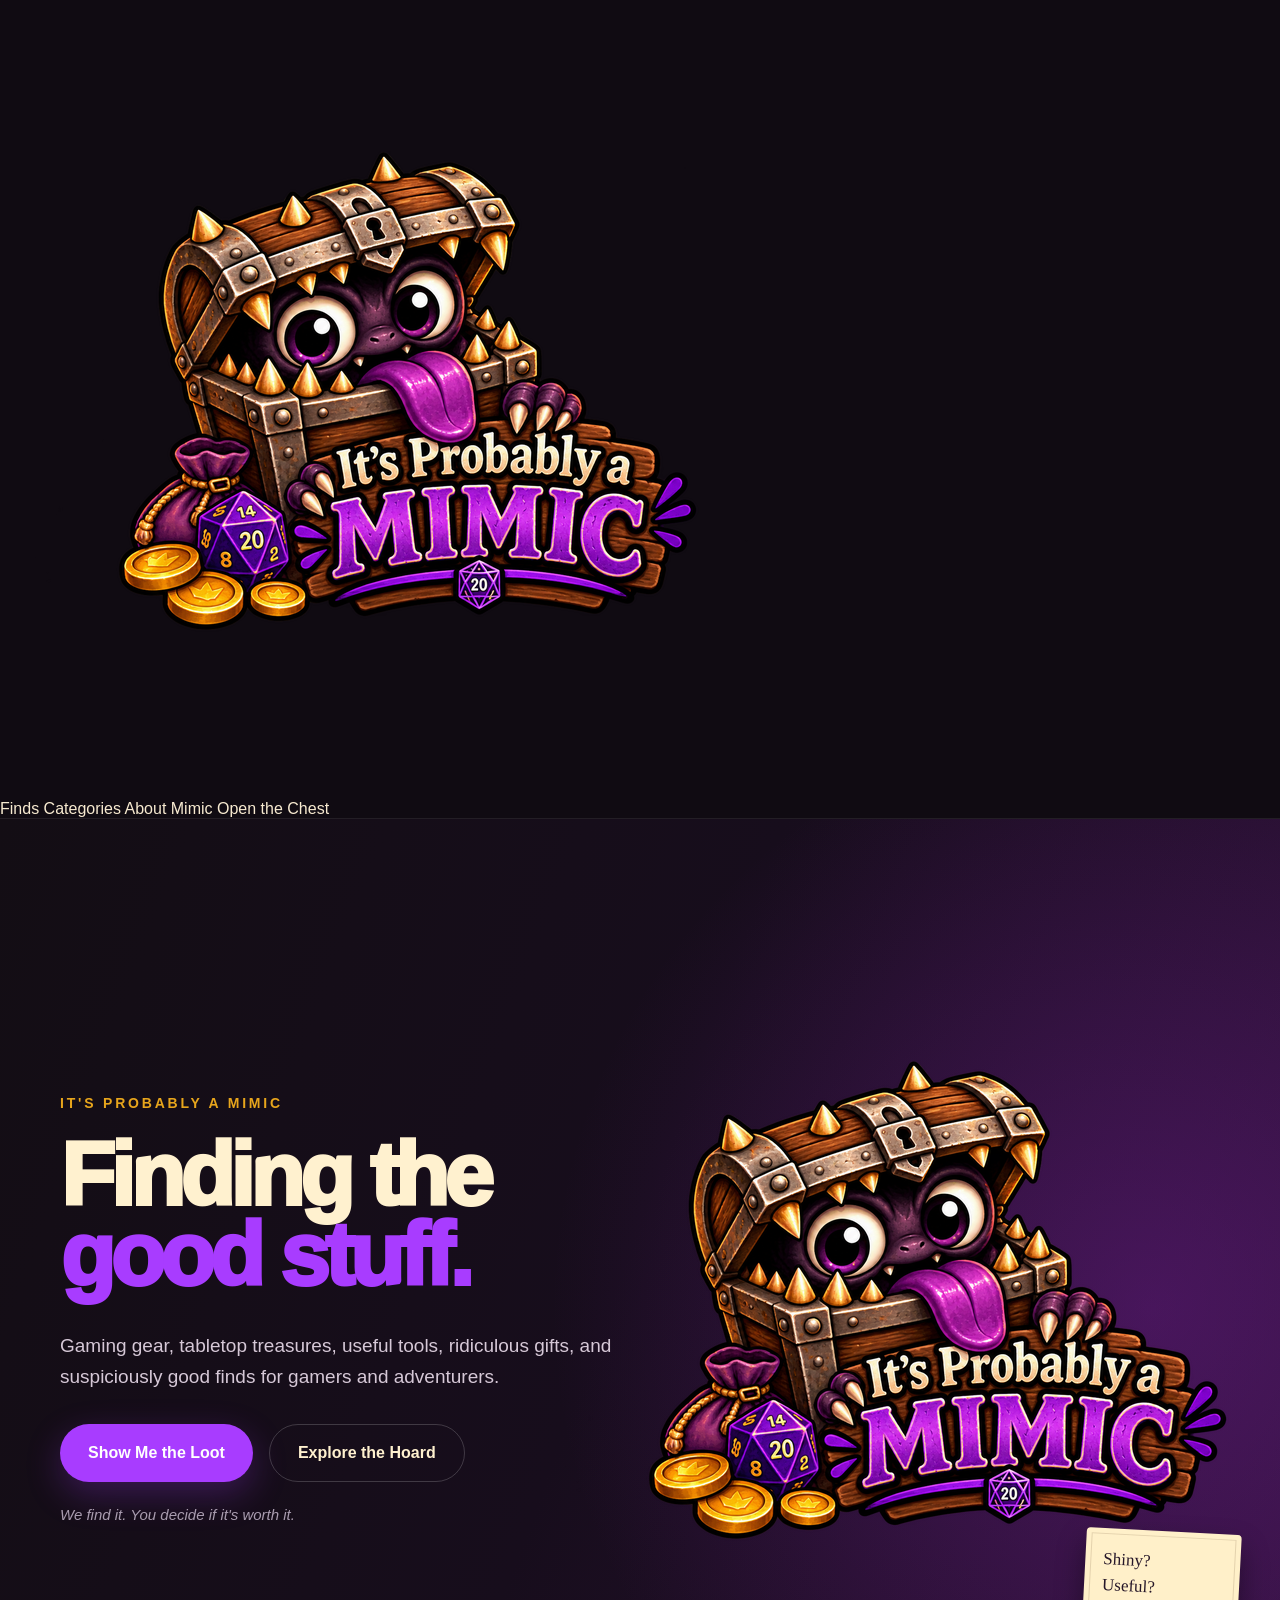
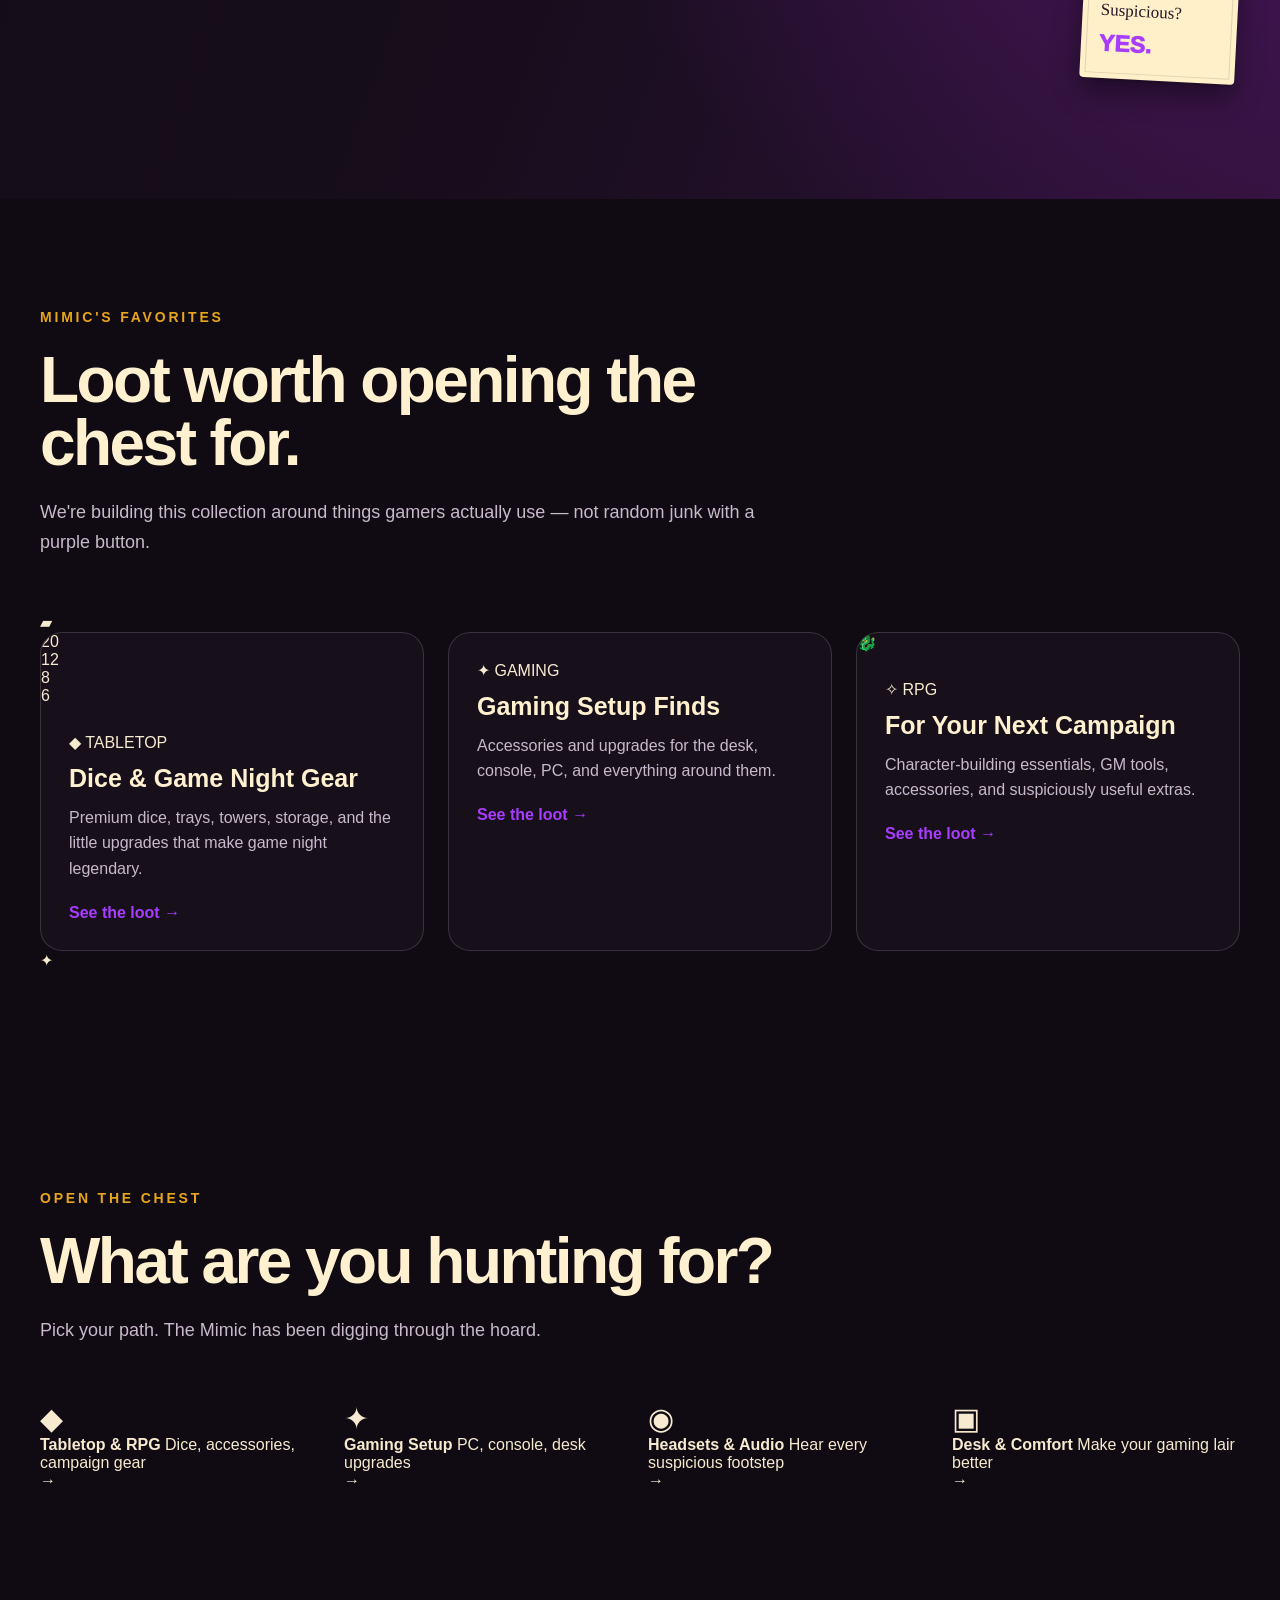
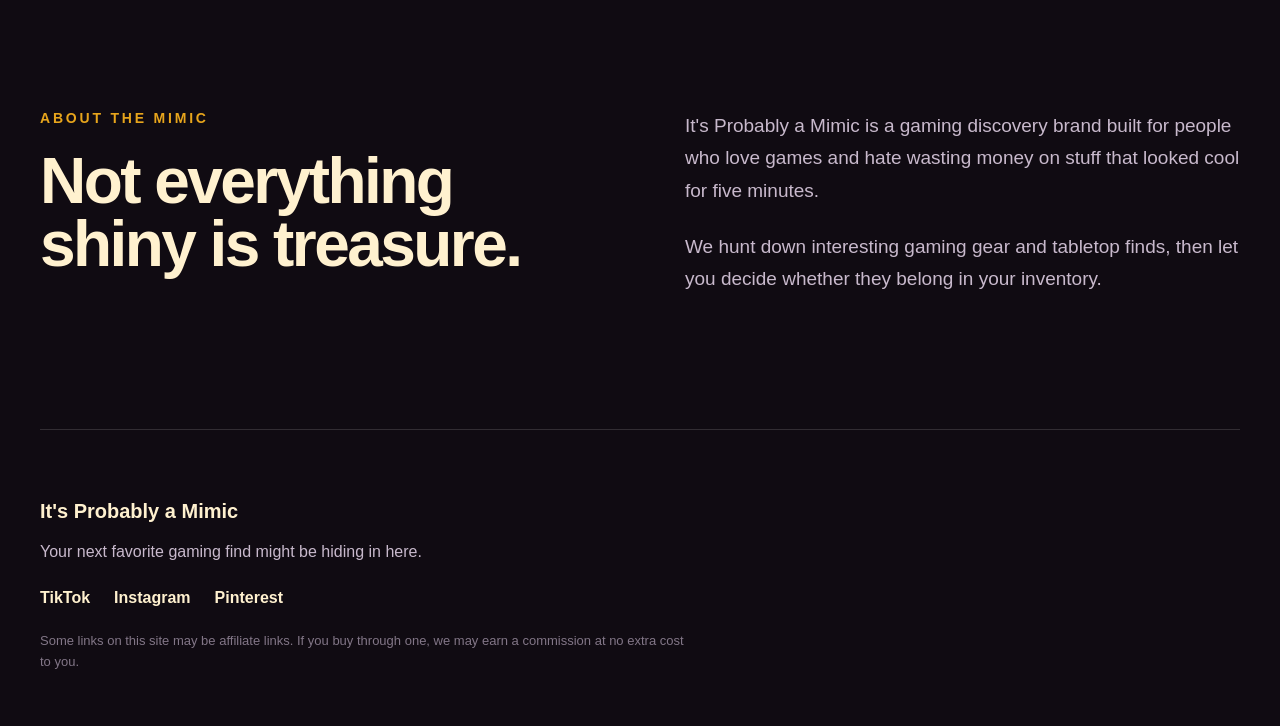
==== commit da4e26e8: "Update index.html" ====
--- a/index.html
+++ b/index.html
@@ -1,40 +1,29 @@
 <!doctype html>
 <html lang="en">
 <head>
-  <meta charset="utf-8">
-  <meta name="viewport" content="width=device-width, initial-scale=1">
-
-  <meta
-    name="description"
-    content="It's Probably a Mimic — gaming gear, tabletop treasures, useful tools, ridiculous gifts, and suspiciously good finds for gamers and adventurers."
-  >
-
-  <title>It's Probably a Mimic | Gaming Finds Worth Finding</title>
-
-  <link rel="stylesheet" href="styles.css">
+<meta charset="utf-8">
+<meta name="viewport" content="width=device-width, initial-scale=1">
+
+<meta name="description" content="It's Probably a Mimic — gaming gear, tabletop treasures, useful tools, ridiculous gifts, and suspiciously good finds.">
+
+<title>It's Probably a Mimic | Gaming Loot Worth Finding</title>
+
+<link rel="stylesheet" href="styles.css">
 </head>
 
 <body>
 
 <header class="site-header">
-  <div class="header-inner">
-
-    <a class="brand" href="#">
-      <img
-        src="mimic-logo.png"
-        alt="It's Probably a Mimic"
-        class="brand-logo"
-      >
-    </a>
-
-    <nav class="site-nav" aria-label="Main navigation">
-      <a href="#loot">Finds</a>
-      <a href="#categories">Categories</a>
-      <a href="#about">About Mimic</a>
-      <a href="#categories" class="nav-chest">Open the Chest</a>
-    </nav>
-
-  </div>
+  <a class="brand" href="#">
+    <img src="mimic-logo.png" alt="It's Probably a Mimic">
+  </a>
+
+  <nav class="main-nav">
+    <a href="#loot">Finds</a>
+    <a href="#categories">Categories</a>
+    <a href="#about">About Mimic</a>
+    <a class="nav-cta" href="#categories">Open the Chest</a>
+  </nav>
 </header>
 
 
@@ -48,7 +37,7 @@
       <p class="eyebrow">IT'S PROBABLY A MIMIC</p>
 
       <h1>
-        Finding the
+        Finding the<br>
         <span>good stuff.</span>
       </h1>
 
@@ -58,13 +47,8 @@
       </p>
 
       <div class="hero-actions">
-        <a class="button primary" href="#loot">
-          Show Me the Loot
-        </a>
-
-        <a class="button secondary" href="#categories">
-          Explore the Hoard
-        </a>
+        <a class="button primary" href="#loot">Show Me the Loot</a>
+        <a class="button secondary" href="#categories">Explore the Hoard</a>
       </div>
 
       <p class="hero-note">
@@ -76,21 +60,17 @@
 
     <div class="hero-visual">
 
-      <div class="mimic-stage">
-
-        <img
-          src="mimic-logo.png"
-          alt="It's Probably a Mimic mascot"
-          class="hero-logo"
-        >
-
-        <div class="mimic-note">
-          <span>Shiny?</span>
-          <span>Useful?</span>
-          <span>Suspicious?</span>
-          <strong>YES.</strong>
-        </div>
-
+      <img
+        class="hero-mimic"
+        src="mimic-logo.png"
+        alt="It's Probably a Mimic mascot"
+      >
+
+      <div class="mimic-note">
+        <span>Shiny?</span>
+        <span>Useful?</span>
+        <span>Suspicious?</span>
+        <strong>YES.</strong>
       </div>
 
     </div>
@@ -98,15 +78,16 @@
   </section>
 
 
-  <!-- LOOT -->
-  <section id="loot" class="section">
+  <!-- FAVORITES -->
+  <section id="loot" class="section loot-section">
 
     <div class="section-heading">
 
       <p class="eyebrow">MIMIC'S FAVORITES</p>
 
       <h2>
-        Loot worth opening the chest for.
+        Loot worth opening the
+        chest for.
       </h2>
 
       <p>
@@ -117,25 +98,47 @@
     </div>
 
 
+    <div class="treasure-divider">
+      <span></span>
+      <div class="treasure-icon">▰</div>
+      <span></span>
+    </div>
+
+
     <div class="loot-grid">
 
-      <article class="loot-card">
-
-        <div class="loot-art">🎲</div>
+      <!-- TABLETOP -->
+      <article class="loot-card tabletop-card">
+
+        <div class="loot-image tabletop-image">
+          <div class="dice-scene">
+
+            <div class="dice d20">20</div>
+            <div class="dice d12">12</div>
+            <div class="dice d8">8</div>
+            <div class="dice d6">6</div>
+
+            <div class="dice-glow"></div>
+
+          </div>
+        </div>
 
         <div class="loot-content">
 
-          <span class="tag">TABLETOP</span>
+          <div class="loot-label">
+            <span class="loot-symbol">◆</span>
+            <span>TABLETOP</span>
+          </div>
 
           <h3>Dice &amp; Game Night Gear</h3>
 
           <p>
-            Dice, trays, towers, storage, and the little upgrades
-            that make game night better.
+            Premium dice, trays, towers, storage, and the little upgrades
+            that make game night legendary.
           </p>
 
           <a href="#categories" class="text-link">
-            See the loot →
+            See the loot <span>→</span>
           </a>
 
         </div>
@@ -143,13 +146,43 @@
       </article>
 
 
-      <article class="loot-card">
-
-        <div class="loot-art">🎧</div>
+      <!-- GAMING -->
+      <article class="loot-card gaming-card">
+
+        <div class="loot-image gaming-image">
+
+          <div class="gaming-scene">
+
+            <div class="monitor">
+              <div class="monitor-screen"></div>
+            </div>
+
+            <div class="headset">
+              <div class="ear left-ear"></div>
+              <div class="headband"></div>
+              <div class="ear right-ear"></div>
+            </div>
+
+            <div class="keyboard">
+              <i></i><i></i><i></i><i></i><i></i><i></i>
+              <i></i><i></i><i></i><i></i><i></i><i></i>
+            </div>
+
+            <div class="controller">
+              <span></span>
+              <span></span>
+            </div>
+
+          </div>
+
+        </div>
 
         <div class="loot-content">
 
-          <span class="tag">GAMING</span>
+          <div class="loot-label">
+            <span class="loot-symbol">✦</span>
+            <span>GAMING</span>
+          </div>
 
           <h3>Gaming Setup Finds</h3>
 
@@ -159,7 +192,7 @@
           </p>
 
           <a href="#categories" class="text-link">
-            See the loot →
+            See the loot <span>→</span>
           </a>
 
         </div>
@@ -167,13 +200,38 @@
       </article>
 
 
-      <article class="loot-card">
-
-        <div class="loot-art">🧙</div>
+      <!-- RPG -->
+      <article class="loot-card rpg-card">
+
+        <div class="loot-image rpg-image">
+
+          <div class="rpg-scene">
+
+            <div class="book book-back"></div>
+            <div class="book book-front"></div>
+
+            <div class="dragon-silhouette">
+              🐉
+            </div>
+
+            <div class="lantern">
+              <span></span>
+            </div>
+
+            <div class="potion">
+              <span></span>
+            </div>
+
+          </div>
+
+        </div>
 
         <div class="loot-content">
 
-          <span class="tag">RPG</span>
+          <div class="loot-label">
+            <span class="loot-symbol">✧</span>
+            <span>RPG</span>
+          </div>
 
           <h3>For Your Next Campaign</h3>
 
@@ -183,7 +241,7 @@
           </p>
 
           <a href="#categories" class="text-link">
-            See the loot →
+            See the loot <span>→</span>
           </a>
 
         </div>
@@ -192,46 +250,72 @@
 
     </div>
 
+
+    <div class="section-transition">
+
+      <span></span>
+      <div>✦</div>
+      <span></span>
+
+    </div>
+
   </section>
 
 
   <!-- CATEGORIES -->
-  <section id="categories" class="section dark-section">
-
-    <div class="section-heading">
+  <section id="categories" class="section categories-section">
+
+    <div class="section-heading centered">
 
       <p class="eyebrow">OPEN THE CHEST</p>
 
-      <h2>
-        What are you hunting for?
-      </h2>
+      <h2>What are you hunting for?</h2>
+
+      <p>
+        Pick your path. The Mimic has been digging through the hoard.
+      </p>
 
     </div>
 
 
     <div class="category-grid">
 
-      <a href="#loot" class="category">
-        <span class="category-icon">🎲</span>
-        <span>Tabletop &amp; RPG</span>
+      <a href="#loot" class="category-card">
+        <div class="category-icon">◆</div>
+        <div>
+          <strong>Tabletop &amp; RPG</strong>
+          <span>Dice, accessories, campaign gear</span>
+        </div>
         <b>→</b>
       </a>
 
-      <a href="#loot" class="category">
-        <span class="category-icon">🖥️</span>
-        <span>Gaming Setup</span>
+
+      <a href="#loot" class="category-card">
+        <div class="category-icon">✦</div>
+        <div>
+          <strong>Gaming Setup</strong>
+          <span>PC, console, desk upgrades</span>
+        </div>
         <b>→</b>
       </a>
 
-      <a href="#loot" class="category">
-        <span class="category-icon">🎧</span>
-        <span>Headsets &amp; Audio</span>
+
+      <a href="#loot" class="category-card">
+        <div class="category-icon">◉</div>
+        <div>
+          <strong>Headsets &amp; Audio</strong>
+          <span>Hear every suspicious footstep</span>
+        </div>
         <b>→</b>
       </a>
 
-      <a href="#loot" class="category">
-        <span class="category-icon">🪑</span>
-        <span>Desk &amp; Comfort</span>
+
+      <a href="#loot" class="category-card">
+        <div class="category-icon">▣</div>
+        <div>
+          <strong>Desk &amp; Comfort</strong>
+          <span>Make your gaming lair better</span>
+        </div>
         <b>→</b>
       </a>
 
@@ -243,18 +327,18 @@
   <!-- ABOUT -->
   <section id="about" class="about section">
 
-    <div>
+    <div class="about-heading">
 
       <p class="eyebrow">ABOUT THE MIMIC</p>
 
       <h2>
-        Not everything shiny is treasure.
+        Not everything shiny
+        is treasure.
       </h2>
 
     </div>
 
-
-    <div>
+    <div class="about-copy">
 
       <p>
         It's Probably a Mimic is a gaming discovery brand built for
@@ -276,12 +360,14 @@
 
 <footer>
 
-  <div>
+  <div class="footer-brand">
+
     <strong>It's Probably a Mimic</strong>
 
     <p>
       Your next favorite gaming find might be hiding in here.
     </p>
+
   </div>
 
 
@@ -296,8 +382,7 @@
 
   <p class="disclosure">
     Some links on this site may be affiliate links.
-    If you buy through one, we may earn a commission
-    at no extra cost to you.
+    If you buy through one, we may earn a commission at no extra cost to you.
   </p>
 
 </footer>
--- a/styles.css
+++ b/styles.css
@@ -1,15 +1,13 @@
 :root {
   --bg: #100b12;
-  --bg-soft: #17101a;
-  --panel: #24122b;
-  --purple: #a63cff;
-  --purple-bright: #b54cff;
-  --gold: #e6a51a;
+  --bg-soft: #17101b;
+  --purple: #a83cff;
+  --purple-dark: #7d22c7;
   --cream: #fff1cf;
-  --text: #f5e8d0;
-  --muted: #b9aabd;
-  --border: rgba(230, 165, 26, 0.35);
-  --shadow: 0 24px 60px rgba(0, 0, 0, 0.35);
+  --gold: #e7a51c;
+  --text: #f7ead0;
+  --muted: #c8b9cc;
+  --border: rgba(255, 255, 255, 0.14);
 }
 
 * {
@@ -18,27 +16,14 @@
 
 html {
   scroll-behavior: smooth;
-  overflow-x: hidden;
 }
 
 body {
   margin: 0;
   background: var(--bg);
   color: var(--text);
-  font-family:
-    Inter,
-    ui-sans-serif,
-    system-ui,
-    -apple-system,
-    BlinkMacSystemFont,
-    "Segoe UI",
-    sans-serif;
-  line-height: 1.6;
+  font-family: Arial, Helvetica, sans-serif;
   overflow-x: hidden;
-}
-
-img {
-  max-width: 100%;
 }
 
 a {
@@ -46,130 +31,119 @@
   text-decoration: none;
 }
 
+
 /* =========================
    HEADER
 ========================= */
 
 .site-header {
-  min-height: 92px;
-  padding: 7px clamp(24px, 5vw, 80px);
-  display: flex;
-  align-items: center;
-  justify-content: space-between;
-  gap: 24px;
+  width: 100%;
   background: #100b12;
   border-bottom: 1px solid rgba(255, 255, 255, 0.08);
-  position: relative;
-  z-index: 10;
+}
+
+.header-inner {
+  width: min(1240px, calc(100% - 80px));
+  min-height: 118px;
+  margin: 0 auto;
+
+  display: flex;
+  align-items: center;
+  justify-content: space-between;
+  gap: 40px;
 }
 
 .brand {
   display: flex;
   align-items: center;
-  min-width: 0;
-  height: 78px;
   flex-shrink: 0;
 }
 
-.brand img,
 .brand-logo {
   display: block;
-  width: 135px;
-  height: 76px;
-  object-fit: contain;
-  object-position: center;
-}
-
-.brand-mark {
-  font-size: 2rem;
-  line-height: 1;
-}
-
-.brand span:last-child {
-  font-size: 1.05rem;
+  width: 105px;
+  height: auto;
+}
+
+.site-nav {
+  display: flex;
+  align-items: center;
+  justify-content: flex-end;
+  gap: 42px;
+
+  font-size: 16px;
   font-weight: 700;
-  letter-spacing: -0.02em;
-  white-space: nowrap;
-}
-
-.brand strong {
-  color: var(--purple-bright);
-}
-
-nav {
-  display: flex;
-  align-items: center;
-  justify-content: center;
-  gap: clamp(18px, 2.5vw, 34px);
-  margin-left: auto;
-  flex-shrink: 0;
-}
-
-nav a {
-  color: #d7c7d9;
-  font-weight: 700;
-  font-size: 0.95rem;
+}
+
+.site-nav a {
   transition:
     color 0.2s ease,
     transform 0.2s ease;
 }
 
-nav a:hover {
-  color: var(--cream);
-  transform: translateY(-1px);
-}
-
-.header-cta {
+.site-nav a:hover {
+  color: var(--purple);
+  transform: translateY(-2px);
+}
+
+.site-nav .nav-chest {
+  padding: 13px 22px;
   border: 1px solid var(--gold);
   border-radius: 999px;
-  padding: 9px 18px;
-  color: var(--gold);
-  font-weight: 800;
-  white-space: nowrap;
-  flex-shrink: 0;
-  transition:
-    background 0.2s ease,
-    color 0.2s ease,
-    transform 0.2s ease;
-}
-
-.header-cta:hover {
+  color: var(--cream);
+}
+
+.site-nav .nav-chest:hover {
   background: var(--gold);
-  color: #17100b;
-  transform: translateY(-1px);
-}
+  color: #160d0a;
+}
+
 
 /* =========================
    HERO
 ========================= */
 
 .hero {
-  min-height: 610px;
-  padding: 70px clamp(24px, 7vw, 105px) 80px;
+  position: relative;
+
+  min-height: 720px;
+  width: 100%;
+
   display: grid;
-  grid-template-columns: minmax(0, 1.08fr) minmax(360px, 0.82fr);
-  align-items: center;
-  gap: clamp(35px, 5vw, 70px);
+  grid-template-columns: minmax(0, 1fr) minmax(460px, 1fr);
+  align-items: center;
+
+  padding: 90px max(60px, calc((100vw - 1240px) / 2));
+
   background:
     radial-gradient(
-      circle at 80% 45%,
-      rgba(117, 31, 153, 0.28),
-      transparent 42%
+      circle at 90% 50%,
+      rgba(126, 31, 164, 0.38),
+      transparent 48%
     ),
-    linear-gradient(120deg, #171017 0%, #170d19 48%, #28102f 100%);
+    linear-gradient(
+      110deg,
+      #130d14 0%,
+      #170d1c 48%,
+      #30123b 100%
+    );
+
   overflow: hidden;
 }
 
 .hero-copy {
-  width: 100%;
-  max-width: 690px;
-  min-width: 0;
+  position: relative;
+  z-index: 2;
+
+  max-width: 650px;
 }
 
 .eyebrow {
-  margin: 0 0 18px;
+  margin: 0 0 24px;
+
   color: var(--gold);
-  font-size: 0.8rem;
+
+  font-size: 14px;
   font-weight: 900;
   letter-spacing: 0.2em;
   text-transform: uppercase;
@@ -177,42 +151,51 @@
 
 .hero h1 {
   margin: 0;
-  max-width: 680px;
+
   color: var(--cream);
-  font-size: clamp(3.8rem, 6vw, 6rem);
+
+  font-size: clamp(70px, 7vw, 108px);
   line-height: 0.9;
-  letter-spacing: -0.065em;
+  letter-spacing: -0.055em;
   font-weight: 950;
 }
 
 .hero h1 span {
-  color: var(--purple-bright);
   display: block;
+  color: var(--purple);
 }
 
 .hero-text {
-  max-width: 630px;
-  margin: 26px 0 0;
-  color: #c7b7ca;
-  font-size: clamp(1rem, 1.35vw, 1.15rem);
-  line-height: 1.7;
+  max-width: 670px;
+  margin: 34px 0 0;
+
+  color: #d6c8d7;
+
+  font-size: 19px;
+  line-height: 1.65;
 }
 
 .hero-actions {
   display: flex;
-  flex-wrap: wrap;
-  gap: 14px;
-  margin-top: 28px;
+  align-items: center;
+  gap: 16px;
+
+  margin-top: 32px;
 }
 
 .button {
   display: inline-flex;
   align-items: center;
   justify-content: center;
-  min-height: 56px;
-  padding: 0 26px;
+
+  min-height: 58px;
+  padding: 0 28px;
+
   border-radius: 999px;
+
+  font-size: 16px;
   font-weight: 900;
+
   transition:
     transform 0.2s ease,
     box-shadow 0.2s ease,
@@ -220,163 +203,192 @@
 }
 
 .button:hover {
-  transform: translateY(-2px);
+  transform: translateY(-3px);
 }
 
 .button.primary {
-  background: linear-gradient(135deg, var(--purple), #8730d8);
+  background: var(--purple);
   color: white;
-  box-shadow: 0 14px 35px rgba(166, 60, 255, 0.25);
+
+  box-shadow: 0 12px 35px rgba(168, 60, 255, 0.25);
 }
 
 .button.primary:hover {
-  box-shadow: 0 18px 42px rgba(166, 60, 255, 0.38);
+  background: #b94eff;
+  box-shadow: 0 16px 40px rgba(168, 60, 255, 0.35);
 }
 
 .button.secondary {
-  border: 1px solid rgba(255, 241, 207, 0.18);
+  border: 1px solid rgba(255, 255, 255, 0.18);
   color: var(--cream);
-  background: rgba(255, 255, 255, 0.015);
 }
 
 .button.secondary:hover {
-  border-color: rgba(255, 241, 207, 0.35);
+  border-color: var(--purple);
+  background: rgba(168, 60, 255, 0.08);
 }
 
 .hero-note {
-  margin-top: 18px;
-  color: #a997aa;
-  font-size: 0.9rem;
+  margin: 24px 0 0;
+
+  color: #a99caf;
+
+  font-size: 15px;
   font-style: italic;
 }
 
-/* =========================
-   HERO MIMIC PANEL
-========================= */
-
-.hero-card {
-  width: 100%;
-  max-width: 570px;
-  min-width: 0;
-  height: 430px;
-  justify-self: end;
-  border: 1px solid var(--border);
-  border-radius: 32px;
+
+/* =========================
+   HERO MIMIC
+========================= */
+
+.hero-visual {
+  position: relative;
+
+  min-height: 500px;
+
+  display: flex;
+  align-items: center;
+  justify-content: center;
+}
+
+.mimic-stage {
+  position: relative;
+
+  width: min(600px, 100%);
+  min-height: 500px;
+
+  display: flex;
+  align-items: center;
+  justify-content: center;
+
+  border: 1px solid rgba(196, 91, 255, 0.28);
+  border-radius: 34px;
+
   background:
     radial-gradient(
-      circle at 50% 42%,
-      rgba(166, 60, 255, 0.17),
-      transparent 52%
+      circle at 50% 45%,
+      rgba(131, 35, 169, 0.2),
+      transparent 58%
     ),
-    rgba(30, 12, 36, 0.72);
-  display: flex;
-  align-items: center;
-  justify-content: center;
-  position: relative;
-  overflow: hidden;
-  box-shadow: var(--shadow);
-}
-
-.hero-card::before {
-  content: "";
+    rgba(31, 12, 36, 0.35);
+}
+
+.hero-logo {
+  display: block;
+
+  width: min(500px, 82%);
+  height: auto;
+
+  filter:
+    drop-shadow(0 24px 35px rgba(0, 0, 0, 0.5))
+    drop-shadow(0 0 25px rgba(168, 60, 255, 0.12));
+}
+
+
+/* =========================
+   PARCHMENT NOTE
+========================= */
+
+.mimic-note {
   position: absolute;
-  inset: 16px;
-  border: 1px solid rgba(255, 255, 255, 0.035);
-  border-radius: 24px;
-  pointer-events: none;
-}
-
-/* Mimic artwork */
-.hero-card img {
-  display: block;
-  width: 61%;
-  max-width: 365px;
-  height: auto;
-  max-height: 345px;
-  object-fit: contain;
-  position: relative;
-  z-index: 2;
-  transform: translateY(-18px);
-}
-
-/* =========================
-   MIMIC NOTE
-========================= */
-
-.hero-card .speech {
-  position: absolute;
-  right: 20px;
-  bottom: 18px;
-  width: 148px;
-  min-height: 145px;
-  padding: 18px 17px;
+
+  right: -18px;
+  bottom: 28px;
+
+  width: 155px;
+  min-height: 150px;
+
+  padding: 20px 18px;
+
   display: flex;
   flex-direction: column;
   justify-content: center;
-  background:
-    linear-gradient(
-      145deg,
-      #fff5d9 0%,
-      #f5dfb3 100%
-    );
-  color: #2a192e;
-  border: 1px solid rgba(80, 45, 20, 0.18);
+  gap: 4px;
+
+  background: #fff0c9;
+  color: #261729;
+
   border-radius: 4px;
+
+  box-shadow:
+    0 14px 28px rgba(0, 0, 0, 0.4),
+    0 3px 0 rgba(0, 0, 0, 0.12);
+
+  transform: rotate(3deg);
+
   font-family: Georgia, "Times New Roman", serif;
-  font-size: 0.95rem;
-  line-height: 1.55;
-  box-shadow:
-    0 15px 35px rgba(0, 0, 0, 0.3),
-    3px 4px 0 rgba(0, 0, 0, 0.08);
-  transform: rotate(4deg);
-  z-index: 4;
-}
-
-.hero-card .speech::before {
+  font-size: 17px;
+  line-height: 1.25;
+
+  z-index: 5;
+}
+
+.mimic-note::before {
   content: "";
+
   position: absolute;
-  top: -7px;
-  right: 16px;
-  width: 32px;
-  height: 12px;
-  background: rgba(230, 165, 26, 0.55);
-  transform: rotate(-4deg);
-  opacity: 0.75;
-}
-
-.hero-card .speech strong,
-.hero-card .speech span {
+  inset: 5px;
+
+  border: 1px solid rgba(90, 57, 34, 0.16);
+
+  pointer-events: none;
+}
+
+.mimic-note span {
+  position: relative;
+  z-index: 1;
+}
+
+.mimic-note strong {
+  position: relative;
+  z-index: 1;
+
+  margin-top: 5px;
+
   color: var(--purple);
-  font-weight: 900;
-  font-size: 1.35rem;
-}
+
+  font-family: Arial, Helvetica, sans-serif;
+  font-size: 23px;
+  font-weight: 950;
+}
+
 
 /* =========================
    GENERAL SECTIONS
 ========================= */
 
 .section {
-  padding: 100px clamp(24px, 7vw, 105px);
+  width: min(1240px, calc(100% - 80px));
+  margin: 0 auto;
+  padding: 110px 0;
 }
 
 .section-heading {
   max-width: 760px;
-  margin-bottom: 48px;
-}
-
-.section-heading h2 {
+  margin-bottom: 55px;
+}
+
+.section-heading h2,
+.about h2 {
   margin: 0;
+
   color: var(--cream);
-  font-size: clamp(2.5rem, 5vw, 4.5rem);
+
+  font-size: clamp(42px, 5vw, 68px);
   line-height: 0.98;
-  letter-spacing: -0.045em;
+  letter-spacing: -0.04em;
 }
 
 .section-heading > p:last-child {
-  margin-top: 20px;
+  margin-top: 24px;
+
   color: var(--muted);
-  font-size: 1.05rem;
-}
+
+  font-size: 18px;
+  line-height: 1.65;
+}
+
 
 /* =========================
    LOOT
@@ -384,107 +396,140 @@
 
 .loot-grid {
   display: grid;
-  grid-template-columns: repeat(3, minmax(0, 1fr));
+  grid-template-columns: repeat(3, 1fr);
   gap: 24px;
 }
 
 .loot-card {
   overflow: hidden;
-  border: 1px solid rgba(255, 255, 255, 0.08);
-  border-radius: 24px;
+
+  border: 1px solid var(--border);
+  border-radius: 22px;
+
   background: var(--bg-soft);
+
   transition:
-    transform 0.25s ease,
-    border-color 0.25s ease;
+    transform 0.2s ease,
+    border-color 0.2s ease;
 }
 
 .loot-card:hover {
   transform: translateY(-6px);
-  border-color: rgba(166, 60, 255, 0.45);
+  border-color: rgba(168, 60, 255, 0.55);
 }
 
 .loot-art {
-  min-height: 180px;
-  display: grid;
-  place-items: center;
-  font-size: 5rem;
+  min-height: 190px;
+
+  display: flex;
+  align-items: center;
+  justify-content: center;
+
   background:
     radial-gradient(
       circle,
-      rgba(166, 60, 255, 0.2),
-      transparent 60%
-    ),
-    #1b1020;
+      rgba(168, 60, 255, 0.2),
+      transparent 65%
+    );
+
+  font-size: 72px;
 }
 
 .loot-content {
-  padding: 25px;
+  padding: 28px;
 }
 
 .tag {
   color: var(--gold);
-  font-size: 0.7rem;
+
+  font-size: 12px;
   font-weight: 900;
   letter-spacing: 0.15em;
 }
 
 .loot-content h3 {
-  margin: 10px 0;
+  margin: 12px 0;
+
   color: var(--cream);
-  font-size: 1.5rem;
+
+  font-size: 25px;
 }
 
 .loot-content p {
+  margin: 0 0 22px;
+
   color: var(--muted);
+
+  line-height: 1.6;
 }
 
 .text-link {
-  display: inline-block;
-  margin-top: 10px;
-  color: var(--purple-bright);
-  font-weight: 800;
-}
+  color: var(--purple);
+
+  font-weight: 900;
+}
+
 
 /* =========================
    CATEGORIES
 ========================= */
 
 .dark-section {
-  background: #0c080e;
+  width: 100%;
+  max-width: none;
+
+  padding-left: max(40px, calc((100vw - 1240px) / 2));
+  padding-right: max(40px, calc((100vw - 1240px) / 2));
+
+  background: #0d090f;
 }
 
 .category-grid {
   display: grid;
-  grid-template-columns: repeat(4, minmax(0, 1fr));
-  gap: 14px;
+  grid-template-columns: repeat(4, 1fr);
+  gap: 16px;
 }
 
 .category {
-  min-height: 90px;
+  min-height: 100px;
+
+  display: flex;
+  align-items: center;
+  gap: 16px;
+
   padding: 20px 22px;
-  display: flex;
-  align-items: center;
-  gap: 14px;
-  border: 1px solid rgba(255, 255, 255, 0.08);
+
+  border: 1px solid var(--border);
   border-radius: 18px;
+
   background: #151017;
+
   color: var(--cream);
+
   font-weight: 800;
+
   transition:
     transform 0.2s ease,
     border-color 0.2s ease;
 }
 
 .category:hover {
-  transform: translateY(-3px);
-  border-color: rgba(230, 165, 26, 0.4);
+  transform: translateY(-4px);
+  border-color: var(--purple);
+}
+
+.category-icon {
+  font-size: 30px;
 }
 
 .category b {
   margin-left: auto;
-  color: var(--gold);
-  font-size: 1.3rem;
-}
+
+  color: var(--purple);
+
+  font-size: 24px;
+}
+
 
 /* =========================
    ABOUT
@@ -492,63 +537,52 @@
 
 .about {
   display: grid;
-  grid-template-columns: 0.8fr 1.2fr;
-  gap: 80px;
-  background:
-    radial-gradient(
-      circle at 20% 50%,
-      rgba(166, 60, 255, 0.1),
-      transparent 40%
-    ),
-    var(--bg);
-}
-
-.about h2 {
-  margin: 0;
-  color: var(--cream);
-  font-size: clamp(2.5rem, 5vw, 4.5rem);
-  line-height: 0.98;
-  letter-spacing: -0.045em;
+  grid-template-columns: 1fr 1fr;
+  gap: 90px;
+  align-items: start;
 }
 
 .about > div:last-child {
-  max-width: 680px;
+  color: var(--muted);
+
+  font-size: 19px;
+  line-height: 1.7;
 }
 
 .about > div:last-child p {
-  margin-top: 0;
-  margin-bottom: 25px;
+  margin: 0 0 24px;
+}
+
+
+/* =========================
+   FOOTER
+========================= */
+
+footer {
+  width: min(1240px, calc(100% - 80px));
+  margin: 0 auto;
+
+  padding: 70px 0 40px;
+
+  border-top: 1px solid var(--border);
+
   color: var(--muted);
-  font-size: 1.1rem;
-  line-height: 1.8;
-}
-
-/* =========================
-   FOOTER
-========================= */
-
-footer {
-  padding: 55px clamp(24px, 7vw, 105px);
-  display: grid;
-  grid-template-columns: 1fr auto;
-  gap: 25px 50px;
-  background: #0a070b;
-  border-top: 1px solid rgba(255, 255, 255, 0.06);
 }
 
 footer strong {
   color: var(--cream);
+  font-size: 20px;
 }
 
 footer p {
-  margin: 7px 0 0;
-  color: var(--muted);
+  line-height: 1.6;
 }
 
 .footer-links {
   display: flex;
-  align-items: center;
-  gap: 22px;
+  gap: 24px;
+
+  margin: 24px 0;
 }
 
 .footer-links a {
@@ -557,180 +591,137 @@
 }
 
 .footer-links a:hover {
-  color: var(--purple-bright);
+  color: var(--purple);
 }
 
 .disclosure {
-  grid-column: 1 / -1;
-  padding-top: 20px;
-  border-top: 1px solid rgba(255, 255, 255, 0.06);
-  font-size: 0.8rem;
-}
-
-/* =========================
-   TABLET
+  max-width: 650px;
+
+  font-size: 13px;
+  color: #827687;
+}
+
+
+/* =========================
+   RESPONSIVE
 ========================= */
 
 @media (max-width: 1000px) {
-  .site-header {
-    padding-left: 24px;
-    padding-right: 24px;
+
+  .header-inner {
+    width: min(100% - 40px, 900px);
+  }
+
+  .site-nav {
+    gap: 20px;
   }
 
   .hero {
     grid-template-columns: 1fr;
-    padding-top: 65px;
+    padding: 80px 40px;
   }
 
   .hero-copy {
     max-width: 760px;
   }
 
-  .hero-card {
-    width: 100%;
-    max-width: 620px;
-    height: 430px;
-    justify-self: start;
-  }
-
-  .hero-card img {
-    width: 55%;
-    max-width: 350px;
+  .hero-visual {
+    margin-top: 50px;
   }
 
   .loot-grid {
-    grid-template-columns: 1fr;
+    grid-template-columns: 1fr 1fr;
   }
 
   .category-grid {
-    grid-template-columns: repeat(2, 1fr);
+    grid-template-columns: 1fr 1fr;
   }
 
   .about {
     grid-template-columns: 1fr;
-    gap: 35px;
-  }
-}
-
-/* =========================
-   MOBILE
-========================= */
+    gap: 40px;
+  }
+}
+
 
 @media (max-width: 700px) {
-  .site-header {
-    min-height: 78px;
-    padding: 7px 18px;
-    gap: 12px;
-  }
-
-  .brand {
-    height: 62px;
-  }
-
-  .brand img,
+
+  .header-inner {
+    width: calc(100% - 30px);
+    min-height: auto;
+
+    padding: 20px 0;
+
+    flex-direction: column;
+    align-items: center;
+  }
+
+  .site-nav {
+    flex-wrap: wrap;
+    justify-content: center;
+    gap: 16px 22px;
+  }
+
   .brand-logo {
-    width: 88px;
-    height: 60px;
-  }
-
-  .brand span:last-child {
-    display: none;
-  }
-
-  nav {
-    gap: 12px;
-  }
-
-  nav a {
-    font-size: 0.75rem;
-  }
-
-  .header-cta {
-    display: none;
+    width: 90px;
   }
 
   .hero {
-    padding: 55px 20px 65px;
-    gap: 45px;
+    padding: 70px 24px;
   }
 
   .hero h1 {
-    font-size: clamp(3.3rem, 15vw, 5rem);
+    font-size: clamp(54px, 15vw, 80px);
   }
 
   .hero-text {
-    font-size: 1rem;
-  }
-
-  .hero-card {
-    height: 360px;
+    font-size: 17px;
+  }
+
+  .hero-actions {
+    flex-direction: column;
+    align-items: stretch;
+  }
+
+  .button {
+    width: 100%;
+  }
+
+  .mimic-stage {
+    min-height: 390px;
     border-radius: 24px;
   }
 
-  .hero-card img {
-    width: 65%;
-    max-width: 300px;
-    max-height: 275px;
-    transform: translateY(-12px);
-  }
-
-  .hero-card .speech {
-    right: 8px;
-    bottom: 18px;
+  .hero-logo {
+    width: 88%;
+  }
+
+  .mimic-note {
+    right: -5px;
+    bottom: 15px;
+
     width: 135px;
     min-height: 135px;
-    padding: 15px;
-    font-size: 0.86rem;
-  }
-
-  .hero-card .speech strong,
-  .hero-card .speech span {
-    font-size: 1.2rem;
+
+    font-size: 15px;
   }
 
   .section {
-    padding: 75px 20px;
-  }
-
+    width: calc(100% - 40px);
+    padding: 80px 0;
+  }
+
+  .loot-grid,
   .category-grid {
     grid-template-columns: 1fr;
   }
 
+  .dark-section {
+    padding-left: 20px;
+    padding-right: 20px;
+  }
+
   footer {
-    grid-template-columns: 1fr;
-    padding: 45px 20px;
-  }
-
-  .footer-links {
-    align-items: flex-start;
-  }
-}
-
-@media (max-width: 480px) {
-  nav {
-    gap: 9px;
-  }
-
-  nav a {
-    font-size: 0.68rem;
-  }
-
-  .hero {
-    padding-left: 18px;
-    padding-right: 18px;
-  }
-
-  .hero-card {
-    height: 320px;
-  }
-
-  .hero-card img {
-    width: 68%;
-  }
-
-  .hero-card .speech {
-    width: 125px;
-    min-height: 125px;
-    padding: 12px;
-  }
-}
+    width: calc(100% - 40px);
+  }
+}
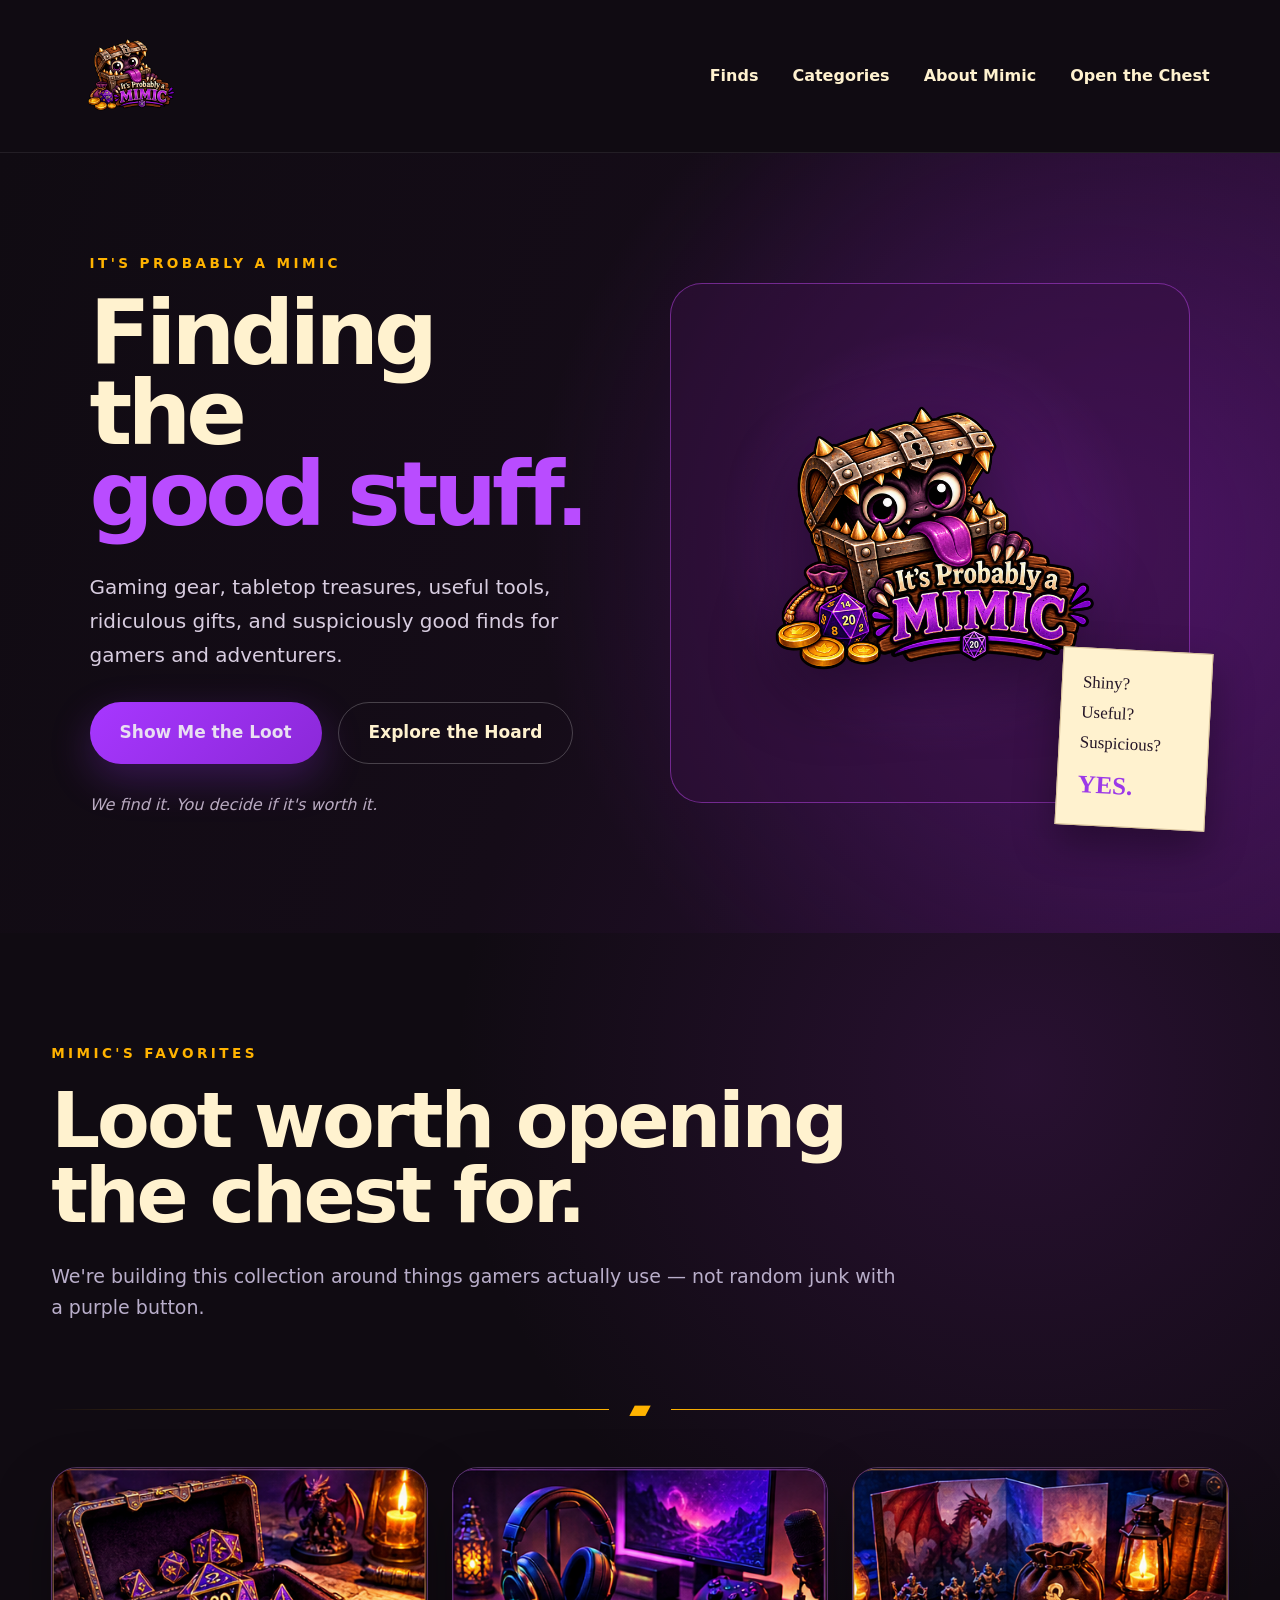
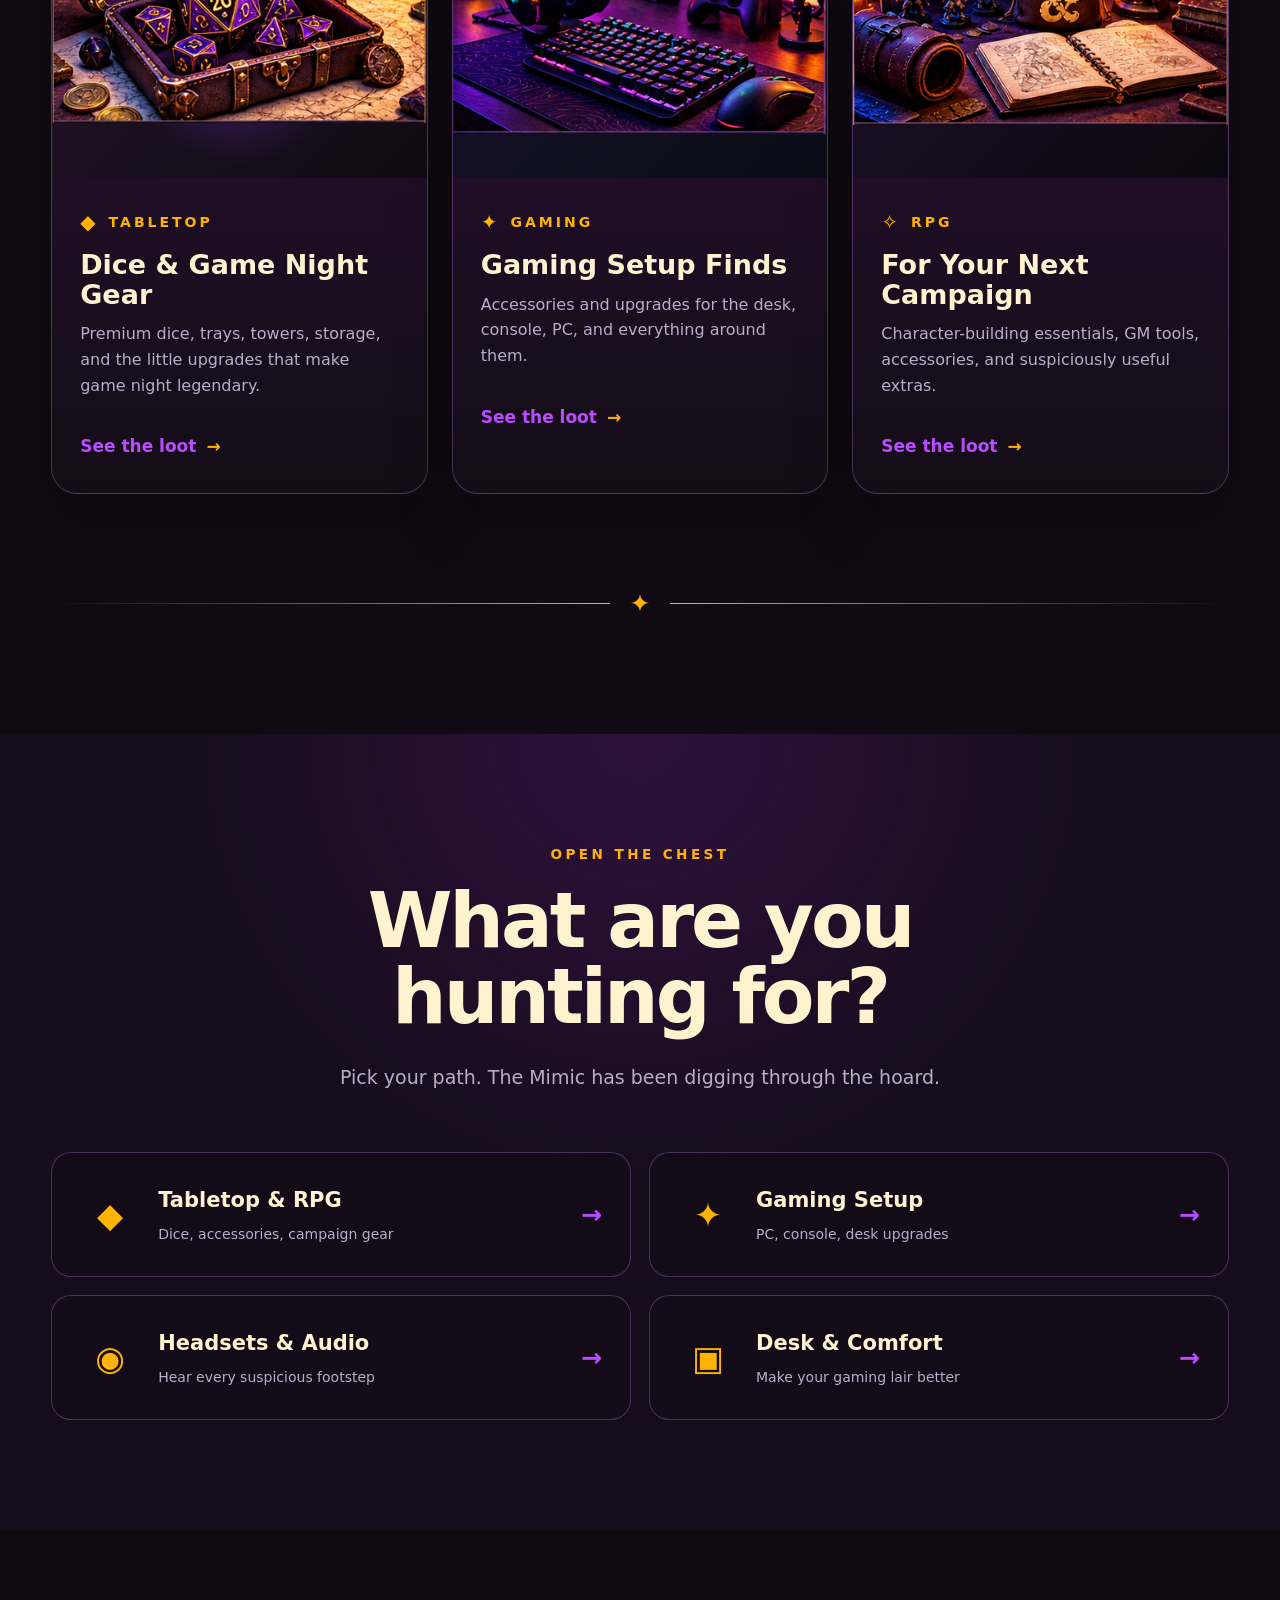
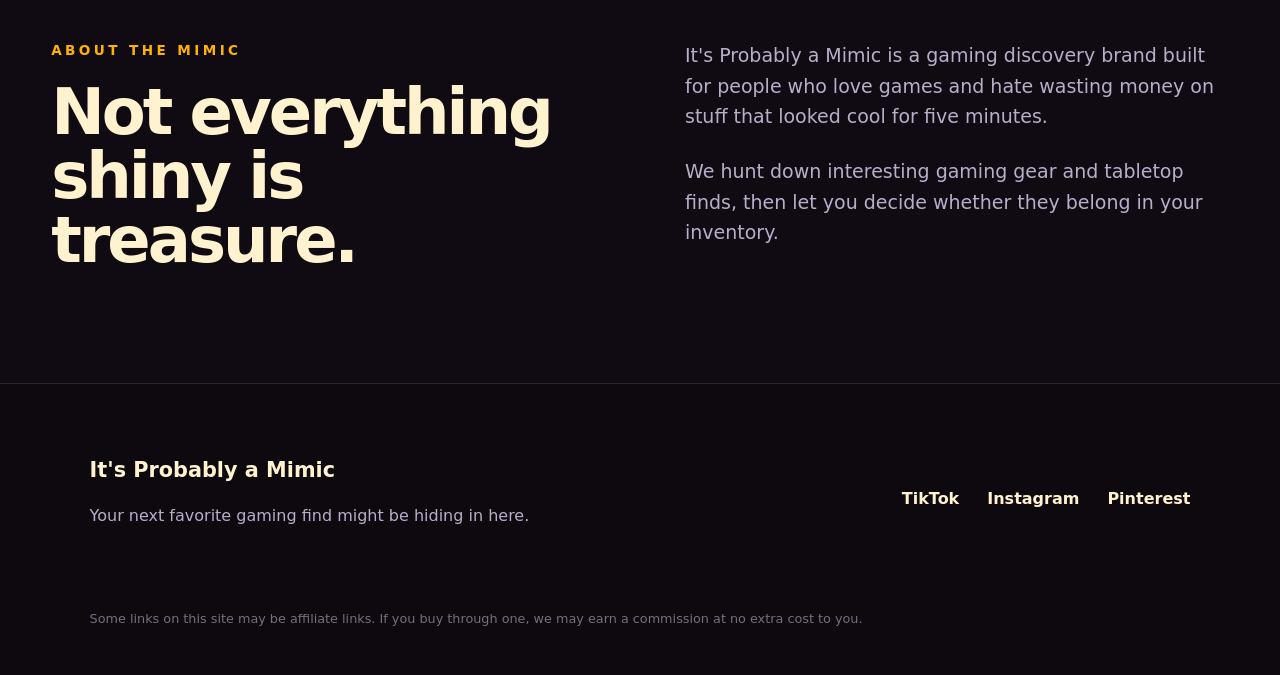
==== commit ced8ef77: "Update index.html" ====
--- a/index.html
+++ b/index.html
@@ -111,16 +111,13 @@
       <article class="loot-card tabletop-card">
 
         <div class="loot-image tabletop-image">
-          <div class="dice-scene">
-
-            <div class="dice d20">20</div>
-            <div class="dice d12">12</div>
-            <div class="dice d8">8</div>
-            <div class="dice d6">6</div>
-
-            <div class="dice-glow"></div>
-
-          </div>
+
+          <img
+            class="loot-card-image"
+            src="tabletop-dice-gear.png"
+            alt="Tabletop dice and game night gear"
+          >
+
         </div>
 
         <div class="loot-content">
@@ -151,29 +148,11 @@
 
         <div class="loot-image gaming-image">
 
-          <div class="gaming-scene">
-
-            <div class="monitor">
-              <div class="monitor-screen"></div>
-            </div>
-
-            <div class="headset">
-              <div class="ear left-ear"></div>
-              <div class="headband"></div>
-              <div class="ear right-ear"></div>
-            </div>
-
-            <div class="keyboard">
-              <i></i><i></i><i></i><i></i><i></i><i></i>
-              <i></i><i></i><i></i><i></i><i></i><i></i>
-            </div>
-
-            <div class="controller">
-              <span></span>
-              <span></span>
-            </div>
-
-          </div>
+          <img
+            class="loot-card-image"
+            src="gaming-setup-finds.png"
+            alt="Gaming setup and gaming accessories"
+          >
 
         </div>
 
@@ -205,24 +184,11 @@
 
         <div class="loot-image rpg-image">
 
-          <div class="rpg-scene">
-
-            <div class="book book-back"></div>
-            <div class="book book-front"></div>
-
-            <div class="dragon-silhouette">
-              🐉
-            </div>
-
-            <div class="lantern">
-              <span></span>
-            </div>
-
-            <div class="potion">
-              <span></span>
-            </div>
-
-          </div>
+          <img
+            class="loot-card-image"
+            src="rpg-campaign-finds.png"
+            alt="RPG campaign gear and tabletop accessories"
+          >
 
         </div>
 
--- a/styles.css
+++ b/styles.css
@@ -1,727 +1,1827 @@
 :root {
-  --bg: #100b12;
-  --bg-soft: #17101b;
-  --purple: #a83cff;
-  --purple-dark: #7d22c7;
-  --cream: #fff1cf;
-  --gold: #e7a51c;
-  --text: #f7ead0;
-  --muted: #c8b9cc;
-  --border: rgba(255, 255, 255, 0.14);
-}
+    --ink: #100b12;
+    --ink-soft: #17101b;
+    --purple: #a83cff;
+    --purple-bright: #b94cff;
+    --purple-dark: #351344;
+    --gold: #ffb300;
+    --cream: #fff2cf;
+    --text: #e9dff2;
+    --muted: #b9aeca;
+    --line: rgba(255,255,255,.12);
+    --card: #18101d;
+    --card-light: #21132a;
+    --max: 1380px;
+}
+
+
+/* =================================
+   RESET
+================================= */
 
 * {
-  box-sizing: border-box;
+    box-sizing: border-box;
 }
 
 html {
-  scroll-behavior: smooth;
+    scroll-behavior: smooth;
 }
 
 body {
-  margin: 0;
-  background: var(--bg);
-  color: var(--text);
-  font-family: Arial, Helvetica, sans-serif;
-  overflow-x: hidden;
+    margin: 0;
+    background: var(--ink);
+    color: var(--text);
+    font-family:
+        Inter,
+        ui-sans-serif,
+        system-ui,
+        -apple-system,
+        BlinkMacSystemFont,
+        "Segoe UI",
+        sans-serif;
+    line-height: 1.6;
 }
 
 a {
-  color: inherit;
-  text-decoration: none;
-}
-
-
-/* =========================
+    color: inherit;
+    text-decoration: none;
+}
+
+button {
+    font: inherit;
+}
+
+img {
+    max-width: 100%;
+    display: block;
+}
+
+
+/* =================================
    HEADER
-========================= */
+================================= */
 
 .site-header {
-  width: 100%;
-  background: #100b12;
-  border-bottom: 1px solid rgba(255, 255, 255, 0.08);
-}
-
-.header-inner {
-  width: min(1240px, calc(100% - 80px));
-  min-height: 118px;
-  margin: 0 auto;
-
-  display: flex;
-  align-items: center;
-  justify-content: space-between;
-  gap: 40px;
-}
-
-.brand {
-  display: flex;
-  align-items: center;
-  flex-shrink: 0;
-}
-
-.brand-logo {
-  display: block;
-  width: 105px;
-  height: auto;
-}
-
-.site-nav {
-  display: flex;
-  align-items: center;
-  justify-content: flex-end;
-  gap: 42px;
-
-  font-size: 16px;
-  font-weight: 700;
-}
-
-.site-nav a {
-  transition:
-    color 0.2s ease,
-    transform 0.2s ease;
-}
-
-.site-nav a:hover {
-  color: var(--purple);
-  transform: translateY(-2px);
-}
-
-.site-nav .nav-chest {
-  padding: 13px 22px;
-  border: 1px solid var(--gold);
-  border-radius: 999px;
-  color: var(--cream);
-}
-
-.site-nav .nav-chest:hover {
-  background: var(--gold);
-  color: #160d0a;
-}
-
-
-/* =========================
+    min-height: 100px;
+    padding: 16px 5.5%;
+    display: flex;
+    align-items: center;
+    justify-content: space-between;
+    border-bottom: 1px solid rgba(255,255,255,.08);
+    background: #100b12;
+    position: relative;
+    z-index: 10;
+}
+
+.brand img {
+    width: 120px;
+    height: auto;
+}
+
+.main-nav {
+    display: flex;
+    align-items: center;
+    gap: 34px;
+}
+
+.main-nav a {
+    font-weight: 700;
+    color: var(--cream);
+    transition: .2s ease;
+}
+
+.main-nav a:hover,
+.main-nav a.active {
+    color: var(--purple-bright);
+}
+
+.nav-button {
+    border: 1px solid var(--gold);
+    padding: 12px 22px;
+    border-radius: 999px;
+    color: var(--cream) !important;
+}
+
+.nav-button:hover {
+    background: var(--gold);
+    color: var(--ink) !important;
+}
+
+
+/* =================================
+   EYEBROW
+================================= */
+
+.eyebrow {
+    margin: 0 0 18px;
+    color: var(--gold);
+    font-size: .85rem;
+    font-weight: 900;
+    letter-spacing: .25em;
+    text-transform: uppercase;
+}
+
+
+/* =================================
    HERO
-========================= */
+================================= */
 
 .hero {
-  position: relative;
-
-  min-height: 720px;
-  width: 100%;
-
-  display: grid;
-  grid-template-columns: minmax(0, 1fr) minmax(460px, 1fr);
-  align-items: center;
-
-  padding: 90px max(60px, calc((100vw - 1240px) / 2));
-
-  background:
-    radial-gradient(
-      circle at 90% 50%,
-      rgba(126, 31, 164, 0.38),
-      transparent 48%
-    ),
-    linear-gradient(
-      110deg,
-      #130d14 0%,
-      #170d1c 48%,
-      #30123b 100%
+    min-height: 720px;
+    padding: 100px 7%;
+    display: grid;
+    grid-template-columns: 1fr 1fr;
+    align-items: center;
+    gap: 60px;
+    background:
+        radial-gradient(
+            circle at 85% 50%,
+            rgba(126, 27, 172, 0.42),
+            transparent 48%
+        ),
+        linear-gradient(
+            110deg,
+            #100b12 0%,
+            #150c18 48%,
+            #30103d 100%
+        );
+}
+
+.hero-copy {
+    max-width: 720px;
+}
+
+.hero h1 {
+    margin: 0;
+    color: var(--cream);
+    font-size: clamp(70px, 7vw, 120px);
+    line-height: .9;
+    letter-spacing: -5px;
+    font-weight: 900;
+}
+
+.hero h1 span {
+    color: var(--purple-bright);
+}
+
+.hero-text {
+    max-width: 670px;
+    margin: 35px 0 30px;
+    color: #d8cde0;
+    font-size: 20px;
+    line-height: 1.7;
+}
+
+.hero-actions {
+    display: flex;
+    gap: 16px;
+    flex-wrap: wrap;
+}
+
+.button {
+    display: inline-flex;
+    align-items: center;
+    justify-content: center;
+    min-height: 62px;
+    padding: 0 30px;
+    border-radius: 999px;
+    font-weight: 900;
+    font-size: 17px;
+    transition:
+        transform .2s ease,
+        box-shadow .2s ease,
+        background .2s ease;
+}
+
+.button:hover {
+    transform: translateY(-3px);
+}
+
+.button.primary {
+    background: linear-gradient(
+        135deg,
+        #a737ff,
+        #8b28d8
     );
-
-  overflow: hidden;
-}
-
-.hero-copy {
-  position: relative;
-  z-index: 2;
-
-  max-width: 650px;
-}
-
-.eyebrow {
-  margin: 0 0 24px;
-
-  color: var(--gold);
-
-  font-size: 14px;
-  font-weight: 900;
-  letter-spacing: 0.2em;
-  text-transform: uppercase;
-}
-
-.hero h1 {
-  margin: 0;
-
-  color: var(--cream);
-
-  font-size: clamp(70px, 7vw, 108px);
-  line-height: 0.9;
-  letter-spacing: -0.055em;
-  font-weight: 950;
-}
-
-.hero h1 span {
-  display: block;
-  color: var(--purple);
-}
-
-.hero-text {
-  max-width: 670px;
-  margin: 34px 0 0;
-
-  color: #d6c8d7;
-
-  font-size: 19px;
-  line-height: 1.65;
-}
-
-.hero-actions {
-  display: flex;
-  align-items: center;
-  gap: 16px;
-
-  margin-top: 32px;
-}
-
-.button {
-  display: inline-flex;
-  align-items: center;
-  justify-content: center;
-
-  min-height: 58px;
-  padding: 0 28px;
-
-  border-radius: 999px;
-
-  font-size: 16px;
-  font-weight: 900;
-
-  transition:
-    transform 0.2s ease,
-    box-shadow 0.2s ease,
-    background 0.2s ease;
-}
-
-.button:hover {
-  transform: translateY(-3px);
-}
-
-.button.primary {
-  background: var(--purple);
-  color: white;
-
-  box-shadow: 0 12px 35px rgba(168, 60, 255, 0.25);
+    box-shadow: 0 15px 40px rgba(163, 55, 255, 0.25);
 }
 
 .button.primary:hover {
-  background: #b94eff;
-  box-shadow: 0 16px 40px rgba(168, 60, 255, 0.35);
+    background: var(--purple-bright);
 }
 
 .button.secondary {
-  border: 1px solid rgba(255, 255, 255, 0.18);
-  color: var(--cream);
+    border: 1px solid rgba(255,255,255,.22);
+    color: var(--cream);
 }
 
 .button.secondary:hover {
-  border-color: var(--purple);
-  background: rgba(168, 60, 255, 0.08);
+    border-color: var(--purple-bright);
 }
 
 .hero-note {
-  margin: 24px 0 0;
-
-  color: #a99caf;
-
-  font-size: 15px;
-  font-style: italic;
-}
-
-
-/* =========================
+    margin-top: 28px;
+    color: #b8a9c0;
+    font-style: italic;
+}
+
+
+/* =================================
    HERO MIMIC
-========================= */
+================================= */
 
 .hero-visual {
-  position: relative;
-
-  min-height: 500px;
-
-  display: flex;
-  align-items: center;
-  justify-content: center;
-}
-
-.mimic-stage {
-  position: relative;
-
-  width: min(600px, 100%);
-  min-height: 500px;
-
-  display: flex;
-  align-items: center;
-  justify-content: center;
-
-  border: 1px solid rgba(196, 91, 255, 0.28);
-  border-radius: 34px;
-
-  background:
-    radial-gradient(
-      circle at 50% 45%,
-      rgba(131, 35, 169, 0.2),
-      transparent 58%
-    ),
-    rgba(31, 12, 36, 0.35);
-}
-
-.hero-logo {
-  display: block;
-
-  width: min(500px, 82%);
-  height: auto;
-
-  filter:
-    drop-shadow(0 24px 35px rgba(0, 0, 0, 0.5))
-    drop-shadow(0 0 25px rgba(168, 60, 255, 0.12));
-}
-
-
-/* =========================
-   PARCHMENT NOTE
-========================= */
+    position: relative;
+    min-height: 520px;
+    border: 1px solid rgba(205, 74, 255, 0.45);
+    border-radius: 32px;
+    display: flex;
+    align-items: center;
+    justify-content: center;
+    background:
+        radial-gradient(
+            circle at center,
+            rgba(155, 44, 206, 0.28),
+            transparent 58%
+        ),
+        rgba(54, 17, 65, 0.45);
+    overflow: visible;
+}
+
+.hero-mimic {
+    width: min(85%, 520px);
+    filter:
+        drop-shadow(0 25px 35px rgba(0,0,0,.45));
+}
 
 .mimic-note {
-  position: absolute;
-
-  right: -18px;
-  bottom: 28px;
-
-  width: 155px;
-  min-height: 150px;
-
-  padding: 20px 18px;
-
-  display: flex;
-  flex-direction: column;
-  justify-content: center;
-  gap: 4px;
-
-  background: #fff0c9;
-  color: #261729;
-
-  border-radius: 4px;
-
-  box-shadow:
-    0 14px 28px rgba(0, 0, 0, 0.4),
-    0 3px 0 rgba(0, 0, 0, 0.12);
-
-  transform: rotate(3deg);
-
-  font-family: Georgia, "Times New Roman", serif;
-  font-size: 17px;
-  line-height: 1.25;
-
-  z-index: 5;
-}
-
-.mimic-note::before {
-  content: "";
-
-  position: absolute;
-  inset: 5px;
-
-  border: 1px solid rgba(90, 57, 34, 0.16);
-
-  pointer-events: none;
-}
-
-.mimic-note span {
-  position: relative;
-  z-index: 1;
+    position: absolute;
+    right: -20px;
+    bottom: -25px;
+    width: 150px;
+    padding: 20px;
+    display: flex;
+    flex-direction: column;
+    gap: 3px;
+    background: var(--cream);
+    color: #241526;
+    border: 1px solid #d8c29a;
+    box-shadow: 0 18px 40px rgba(0,0,0,.35);
+    transform: rotate(3deg);
+    font-family: Georgia, serif;
+    font-size: 17px;
 }
 
 .mimic-note strong {
-  position: relative;
-  z-index: 1;
-
-  margin-top: 5px;
-
-  color: var(--purple);
-
-  font-family: Arial, Helvetica, sans-serif;
-  font-size: 23px;
-  font-weight: 950;
-}
-
-
-/* =========================
+    margin-top: 5px;
+    color: #9c39e8;
+    font-size: 25px;
+}
+
+
+/* =================================
    GENERAL SECTIONS
-========================= */
+================================= */
 
 .section {
-  width: min(1240px, calc(100% - 80px));
-  margin: 0 auto;
-  padding: 110px 0;
+    padding: 110px 4%;
 }
 
 .section-heading {
-  max-width: 760px;
-  margin-bottom: 55px;
+    max-width: 850px;
 }
 
 .section-heading h2,
-.about h2 {
-  margin: 0;
-
-  color: var(--cream);
-
-  font-size: clamp(42px, 5vw, 68px);
-  line-height: 0.98;
-  letter-spacing: -0.04em;
+.loot-section-title h2 {
+    margin: 0;
+    color: var(--cream);
+    font-size: clamp(52px, 6vw, 86px);
+    line-height: .98;
+    letter-spacing: -3px;
 }
 
 .section-heading > p:last-child {
-  margin-top: 24px;
-
-  color: var(--muted);
-
-  font-size: 18px;
-  line-height: 1.65;
-}
-
-
-/* =========================
-   LOOT
-========================= */
+    max-width: 850px;
+    margin-top: 28px;
+    color: var(--muted);
+    font-size: 19px;
+}
+
+
+/* =================================
+   HOMEPAGE LOOT SECTION
+================================= */
+
+.loot-section {
+    background:
+        radial-gradient(
+            circle at 80% 10%,
+            rgba(104, 30, 130, 0.28),
+            transparent 35%
+        ),
+        #100b12;
+}
+
+.treasure-divider {
+    display: flex;
+    align-items: center;
+    gap: 20px;
+    margin: 65px 0 35px;
+}
+
+.treasure-divider span {
+    height: 1px;
+    flex: 1;
+    background: linear-gradient(
+        90deg,
+        transparent,
+        var(--gold)
+    );
+}
+
+.treasure-divider span:last-child {
+    background: linear-gradient(
+        90deg,
+        var(--gold),
+        transparent
+    );
+}
+
+.treasure-icon {
+    color: var(--gold);
+    font-size: 28px;
+}
+
+
+/* =================================
+   HOMEPAGE LOOT CARDS
+================================= */
 
 .loot-grid {
-  display: grid;
-  grid-template-columns: repeat(3, 1fr);
-  gap: 24px;
+    display: grid;
+    grid-template-columns: repeat(3, 1fr);
+    gap: 24px;
 }
 
 .loot-card {
-  overflow: hidden;
-
-  border: 1px solid var(--border);
-  border-radius: 22px;
-
-  background: var(--bg-soft);
-
-  transition:
-    transform 0.2s ease,
-    border-color 0.2s ease;
+    overflow: hidden;
+    border: 1px solid var(--border, rgba(214,143,255,.28));
+    border-radius: 26px;
+    background:
+        linear-gradient(
+            180deg,
+            rgba(46, 17, 57, 0.9),
+            rgba(20, 13, 23, 0.98)
+        );
+    box-shadow:
+        0 25px 60px rgba(0,0,0,0.25);
+    transition:
+        transform 0.25s ease,
+        border-color 0.25s ease;
 }
 
 .loot-card:hover {
-  transform: translateY(-6px);
-  border-color: rgba(168, 60, 255, 0.55);
-}
-
-.loot-art {
-  min-height: 190px;
-
-  display: flex;
-  align-items: center;
-  justify-content: center;
-
-  background:
-    radial-gradient(
-      circle,
-      rgba(168, 60, 255, 0.2),
-      transparent 65%
+    transform: translateY(-7px);
+    border-color: var(--purple-bright);
+}
+
+.loot-image {
+    position: relative;
+    height: 310px;
+    overflow: hidden;
+}
+
+.tabletop-image {
+    background:
+        radial-gradient(
+            circle at 50% 60%,
+            rgba(139, 55, 255, 0.38),
+            transparent 42%
+        ),
+        linear-gradient(
+            135deg,
+            #25132c,
+            #100b13
+        );
+}
+
+.gaming-image {
+    background:
+        radial-gradient(
+            circle at 50% 45%,
+            rgba(0, 174, 255, 0.28),
+            transparent 35%
+        ),
+        linear-gradient(
+            135deg,
+            #17122a,
+            #0b0d17
+        );
+}
+
+.rpg-image {
+    background:
+        radial-gradient(
+            circle at 50% 50%,
+            rgba(128, 44, 214, 0.42),
+            transparent 40%
+        ),
+        linear-gradient(
+            135deg,
+            #21112d,
+            #0b0910
+        );
+}
+
+
+/* =================================
+   HOMEPAGE TABLETOP ART
+================================= */
+
+.dice-scene {
+    position: absolute;
+    inset: 0;
+}
+
+.dice {
+    position: absolute;
+    display: grid;
+    place-items: center;
+    border: 3px solid #d5b7ff;
+    background:
+        linear-gradient(
+            135deg,
+            #2b0a4a,
+            #8d2ed2
+        );
+    color: #fff;
+    font-weight: 900;
+    box-shadow:
+        0 15px 30px rgba(0,0,0,0.4),
+        0 0 25px rgba(167, 55, 255, 0.3);
+}
+
+.d20 {
+    width: 125px;
+    height: 125px;
+    left: 25%;
+    top: 25%;
+    clip-path: polygon(
+        50% 0%,
+        94% 28%,
+        78% 88%,
+        22% 88%,
+        6% 28%
     );
-
-  font-size: 72px;
-}
+    font-size: 32px;
+}
+
+.d12 {
+    width: 82px;
+    height: 82px;
+    right: 21%;
+    top: 18%;
+    clip-path: polygon(
+        50% 0%,
+        100% 25%,
+        90% 78%,
+        50% 100%,
+        10% 78%,
+        0% 25%
+    );
+}
+
+.d8 {
+    width: 75px;
+    height: 75px;
+    left: 13%;
+    bottom: 17%;
+    clip-path: polygon(
+        50% 0%,
+        100% 50%,
+        50% 100%,
+        0% 50%
+    );
+}
+
+.d6 {
+    width: 70px;
+    height: 70px;
+    right: 12%;
+    bottom: 19%;
+    border-radius: 16px;
+    transform: rotate(14deg);
+}
+
+.dice-glow {
+    position: absolute;
+    width: 280px;
+    height: 100px;
+    left: 50%;
+    bottom: 20px;
+    transform: translateX(-50%);
+    background: rgba(143, 44, 255, 0.3);
+    filter: blur(35px);
+}
+
+
+/* =================================
+   HOMEPAGE GAMING ART
+================================= */
+
+.gaming-scene {
+    position: absolute;
+    inset: 0;
+}
+
+.gaming-scene .monitor {
+    position: absolute;
+    width: 180px;
+    height: 115px;
+    left: 50%;
+    top: 34px;
+    transform: translateX(-50%);
+    border: 7px solid #25243c;
+    border-radius: 8px;
+    background: #090a12;
+    box-shadow: 0 0 35px rgba(114, 57, 255, 0.4);
+}
+
+.monitor-screen {
+    width: 100%;
+    height: 100%;
+    background:
+        radial-gradient(
+            circle at 50% 45%,
+            #b43cff,
+            #1b0d38 55%,
+            #080913
+        );
+}
+
+.headset {
+    position: absolute;
+    left: 28px;
+    top: 75px;
+    width: 100px;
+    height: 105px;
+}
+
+.headband {
+    position: absolute;
+    width: 76px;
+    height: 76px;
+    left: 12px;
+    top: 0;
+    border: 8px solid #d7d7ef;
+    border-bottom: 0;
+    border-radius: 60px 60px 0 0;
+}
+
+.ear {
+    position: absolute;
+    top: 56px;
+    width: 30px;
+    height: 44px;
+    border-radius: 9px;
+    background: #c6c6e4;
+}
+
+.left-ear {
+    left: 4px;
+}
+
+.right-ear {
+    right: 4px;
+}
+
+.gaming-scene .keyboard {
+    position: absolute;
+    left: 50%;
+    bottom: 35px;
+    width: 220px;
+    height: 70px;
+    padding: 10px;
+    display: grid;
+    grid-template-columns: repeat(6, 1fr);
+    gap: 6px;
+    transform: translateX(-50%) perspective(200px) rotateX(35deg);
+    border-radius: 9px;
+    background: #171728;
+    box-shadow: 0 20px 30px rgba(0,0,0,0.5);
+}
+
+.gaming-scene .keyboard i {
+    border-radius: 3px;
+    background: #7f36a8;
+    box-shadow: 0 0 8px rgba(181, 60, 255, 0.6);
+}
+
+.controller {
+    position: absolute;
+    right: 35px;
+    bottom: 45px;
+    width: 90px;
+    height: 55px;
+    border-radius: 30px;
+    background: #262638;
+    transform: rotate(-10deg);
+}
+
+.controller span {
+    position: absolute;
+    width: 12px;
+    height: 12px;
+    border-radius: 50%;
+    background: #a43dff;
+}
+
+.controller span:first-child {
+    left: 22px;
+    top: 20px;
+}
+
+.controller span:last-child {
+    right: 22px;
+    top: 15px;
+}
+
+
+/* =================================
+   HOMEPAGE RPG ART
+================================= */
+
+.rpg-scene {
+    position: absolute;
+    inset: 0;
+}
+
+.book {
+    position: absolute;
+    width: 190px;
+    height: 125px;
+    left: 50%;
+    top: 115px;
+    border: 5px solid #4d261e;
+    border-radius: 5px;
+    background:
+        linear-gradient(
+            135deg,
+            #782e35,
+            #c66a39
+        );
+    box-shadow: 0 20px 30px rgba(0,0,0,0.45);
+}
+
+.book-back {
+    transform: translateX(-40%) rotate(-7deg);
+}
+
+.book-front {
+    transform: translateX(-60%) rotate(8deg);
+    background:
+        linear-gradient(
+            135deg,
+            #8d3b48,
+            #d37d45
+        );
+}
+
+.dragon-silhouette {
+    position: absolute;
+    left: 50%;
+    top: 125px;
+    transform: translateX(-50%);
+    font-size: 90px;
+    filter: drop-shadow(0 8px 10px rgba(0,0,0,0.5));
+}
+
+.lantern {
+    position: absolute;
+    left: 35px;
+    bottom: 30px;
+    width: 60px;
+    height: 90px;
+    border: 5px solid #d28c3d;
+    border-radius: 12px;
+    background: rgba(255, 166, 55, 0.12);
+}
+
+.lantern span {
+    position: absolute;
+    width: 25px;
+    height: 45px;
+    left: 50%;
+    top: 20px;
+    transform: translateX(-50%);
+    border-radius: 50%;
+    background: #ffbd4b;
+    box-shadow: 0 0 30px #ff9d2e;
+}
+
+.potion {
+    position: absolute;
+    right: 45px;
+    bottom: 35px;
+    width: 55px;
+    height: 70px;
+    border-radius: 20px 20px 25px 25px;
+    background: #7422b0;
+    box-shadow: 0 0 25px rgba(180, 55, 255, 0.55);
+}
+
+.potion span {
+    position: absolute;
+    left: 14px;
+    top: -20px;
+    width: 27px;
+    height: 25px;
+    border-radius: 5px;
+    background: #9f7548;
+}
+
+
+/* =================================
+   HOMEPAGE CARD CONTENT
+================================= */
 
 .loot-content {
-  padding: 28px;
-}
-
-.tag {
-  color: var(--gold);
-
-  font-size: 12px;
-  font-weight: 900;
-  letter-spacing: 0.15em;
+    padding: 28px 28px 32px;
+}
+
+.loot-label {
+    display: flex;
+    align-items: center;
+    gap: 10px;
+    color: var(--gold);
+    font-size: 14px;
+    font-weight: 900;
+    letter-spacing: 3px;
+}
+
+.loot-symbol {
+    font-size: 20px;
 }
 
 .loot-content h3 {
-  margin: 12px 0;
-
-  color: var(--cream);
-
-  font-size: 25px;
+    margin: 12px 0;
+    color: var(--cream);
+    font-size: 27px;
+    line-height: 1.1;
 }
 
 .loot-content p {
-  margin: 0 0 22px;
-
-  color: var(--muted);
-
-  line-height: 1.6;
+    margin: 0;
+    min-height: 90px;
+    color: var(--muted);
+    font-size: 16px;
 }
 
 .text-link {
-  color: var(--purple);
-
-  font-weight: 900;
-}
-
-
-/* =========================
+    display: inline-flex;
+    align-items: center;
+    gap: 10px;
+    margin-top: 22px;
+    color: var(--purple-bright);
+    font-weight: 900;
+    font-size: 17px;
+}
+
+.text-link span {
+    color: var(--gold);
+    transition: transform 0.2s ease;
+}
+
+.text-link:hover span {
+    transform: translateX(5px);
+}
+
+.section-transition {
+    display: flex;
+    align-items: center;
+    gap: 20px;
+    margin-top: 90px;
+}
+
+.section-transition span {
+    flex: 1;
+    height: 1px;
+    background: linear-gradient(
+        90deg,
+        transparent,
+        var(--gold)
+    );
+}
+
+.section-transition span:last-child {
+    background: linear-gradient(
+        90deg,
+        var(--gold),
+        transparent
+    );
+}
+
+.section-transition div {
+    color: var(--gold);
+    font-size: 25px;
+}
+
+
+/* =================================
    CATEGORIES
-========================= */
-
-.dark-section {
-  width: 100%;
-  max-width: none;
-
-  padding-left: max(40px, calc((100vw - 1240px) / 2));
-  padding-right: max(40px, calc((100vw - 1240px) / 2));
-
-  background: #0d090f;
+================================= */
+
+.categories-section {
+    background:
+        radial-gradient(
+            circle at 50% 0,
+            rgba(102, 30, 135, 0.3),
+            transparent 45%
+        ),
+        #160c1c;
+}
+
+.centered {
+    margin: 0 auto;
+    text-align: center;
+}
+
+.centered > p:last-child {
+    margin-left: auto;
+    margin-right: auto;
 }
 
 .category-grid {
-  display: grid;
-  grid-template-columns: repeat(4, 1fr);
-  gap: 16px;
-}
-
-.category {
-  min-height: 100px;
-
-  display: flex;
-  align-items: center;
-  gap: 16px;
-
-  padding: 20px 22px;
-
-  border: 1px solid var(--border);
-  border-radius: 18px;
-
-  background: #151017;
-
-  color: var(--cream);
-
-  font-weight: 800;
-
-  transition:
-    transform 0.2s ease,
-    border-color 0.2s ease;
-}
-
-.category:hover {
-  transform: translateY(-4px);
-  border-color: var(--purple);
+    max-width: 1200px;
+    margin: 60px auto 0;
+    display: grid;
+    grid-template-columns: repeat(2, 1fr);
+    gap: 18px;
+}
+
+.category-card {
+    min-height: 125px;
+    padding: 24px 28px;
+    display: grid;
+    grid-template-columns: 60px 1fr auto;
+    align-items: center;
+    gap: 18px;
+    border: 1px solid rgba(214,143,255,.28);
+    border-radius: 20px;
+    background: rgba(20, 12, 24, 0.72);
+    transition:
+        transform 0.2s ease,
+        border-color 0.2s ease;
+}
+
+.category-card:hover {
+    transform: translateY(-4px);
+    border-color: var(--gold);
 }
 
 .category-icon {
-  font-size: 30px;
-}
-
-.category b {
-  margin-left: auto;
-
-  color: var(--purple);
-
-  font-size: 24px;
-}
-
-
-/* =========================
+    color: var(--gold);
+    font-size: 34px;
+    text-align: center;
+}
+
+.category-card strong {
+    display: block;
+    color: var(--cream);
+    font-size: 21px;
+}
+
+.category-card span {
+    display: block;
+    margin-top: 5px;
+    color: var(--muted);
+    font-size: 14px;
+}
+
+.category-card b {
+    color: var(--purple-bright);
+    font-size: 25px;
+}
+
+
+/* =================================
    ABOUT
-========================= */
+================================= */
 
 .about {
-  display: grid;
-  grid-template-columns: 1fr 1fr;
-  gap: 90px;
-  align-items: start;
-}
-
-.about > div:last-child {
-  color: var(--muted);
-
-  font-size: 19px;
-  line-height: 1.7;
-}
-
-.about > div:last-child p {
-  margin: 0 0 24px;
-}
-
-
-/* =========================
-   FOOTER
-========================= */
-
-footer {
-  width: min(1240px, calc(100% - 80px));
-  margin: 0 auto;
-
-  padding: 70px 0 40px;
-
-  border-top: 1px solid var(--border);
-
-  color: var(--muted);
-}
-
-footer strong {
-  color: var(--cream);
-  font-size: 20px;
-}
-
-footer p {
-  line-height: 1.6;
-}
-
-.footer-links {
-  display: flex;
-  gap: 24px;
-
-  margin: 24px 0;
-}
-
-.footer-links a {
-  color: var(--cream);
-  font-weight: 700;
-}
-
-.footer-links a:hover {
-  color: var(--purple);
-}
-
-.disclosure {
-  max-width: 650px;
-
-  font-size: 13px;
-  color: #827687;
-}
-
-
-/* =========================
-   RESPONSIVE
-========================= */
-
-@media (max-width: 1000px) {
-
-  .header-inner {
-    width: min(100% - 40px, 900px);
-  }
-
-  .site-nav {
-    gap: 20px;
-  }
-
-  .hero {
-    grid-template-columns: 1fr;
-    padding: 80px 40px;
-  }
-
-  .hero-copy {
-    max-width: 760px;
-  }
-
-  .hero-visual {
-    margin-top: 50px;
-  }
-
-  .loot-grid {
+    display: grid;
     grid-template-columns: 1fr 1fr;
-  }
-
-  .category-grid {
-    grid-template-columns: 1fr 1fr;
-  }
-
-  .about {
-    grid-template-columns: 1fr;
-    gap: 40px;
-  }
-}
-
-
-@media (max-width: 700px) {
-
-  .header-inner {
-    width: calc(100% - 30px);
-    min-height: auto;
-
-    padding: 20px 0;
-
+    gap: 90px;
+    background: #100b12;
+}
+
+.about-heading h2 {
+    margin: 0;
+    color: var(--cream);
+    font-size: clamp(50px, 5vw, 78px);
+    line-height: 1;
+    letter-spacing: -3px;
+}
+
+.about-copy {
+    max-width: 650px;
+    color: var(--muted);
+    font-size: 19px;
+}
+
+.about-copy p {
+    margin-top: 0;
+    margin-bottom: 25px;
+}
+
+
+/* =================================
+   FINDS PAGE HERO
+================================= */
+
+.finds-hero {
+    max-width: var(--max);
+    margin: 0 auto;
+    padding: 115px 5.5% 95px;
+    display: flex;
+    justify-content: space-between;
+    align-items: center;
+    gap: 80px;
+    background:
+        radial-gradient(
+            circle at 80% 35%,
+            rgba(146, 44, 220, .28),
+            transparent 40%
+        );
+}
+
+.finds-hero-copy {
+    max-width: 800px;
+}
+
+.finds-hero h1 {
+    margin: 0;
+    color: var(--cream);
+    font-size: clamp(4rem, 7vw, 7.5rem);
+    line-height: .9;
+    letter-spacing: -.065em;
+    font-weight: 900;
+}
+
+.finds-hero h1 span {
+    color: var(--purple-bright);
+}
+
+.finds-intro {
+    max-width: 720px;
+    margin: 40px 0 22px;
+    font-size: 1.25rem;
+    line-height: 1.75;
+    color: var(--text);
+}
+
+.finds-note {
+    margin: 0;
+    color: var(--muted);
+    font-style: italic;
+}
+
+.hoard-badge {
+    width: 245px;
+    min-width: 245px;
+    aspect-ratio: 1;
+    border-radius: 50%;
+    border: 1px solid rgba(185,76,255,.6);
+    background:
+        radial-gradient(
+            circle,
+            rgba(165,57,255,.25),
+            rgba(28,14,34,.95) 65%
+        );
+    display: flex;
     flex-direction: column;
     align-items: center;
-  }
-
-  .site-nav {
+    justify-content: center;
+    text-align: center;
+    transform: rotate(5deg);
+    box-shadow:
+        0 0 80px rgba(165,57,255,.16),
+        inset 0 0 40px rgba(165,57,255,.12);
+}
+
+.hoard-badge-icon {
+    font-size: 3rem;
+    color: var(--gold);
+    margin-bottom: 12px;
+}
+
+.hoard-badge strong {
+    color: var(--cream);
+    font-size: 1.6rem;
+    line-height: 1;
+    letter-spacing: .1em;
+}
+
+.hoard-badge span {
+    margin-top: 12px;
+    color: var(--purple-bright);
+    font-style: italic;
+}
+
+
+/* =================================
+   FINDS FILTER
+================================= */
+
+.filter-section {
+    max-width: var(--max);
+    margin: 0 auto;
+    padding: 100px 5.5% 50px;
+}
+
+.section-heading.compact {
+    display: flex;
+    justify-content: space-between;
+    align-items: end;
+    gap: 60px;
+}
+
+.section-heading.compact h2 {
+    margin: 0;
+    color: var(--cream);
+    font-size: clamp(2.5rem, 4.5vw, 5rem);
+    line-height: .98;
+    letter-spacing: -.045em;
+}
+
+.section-heading.compact > p {
+    max-width: 470px;
+    margin: 0;
+    color: var(--muted);
+    line-height: 1.7;
+    font-size: 1.05rem;
+}
+
+.filter-bar {
+    margin-top: 55px;
+    padding: 12px;
+    display: flex;
     flex-wrap: wrap;
+    gap: 10px;
+    border: 1px solid var(--line);
+    border-radius: 999px;
+    background: rgba(255,255,255,.025);
+}
+
+.filter-button {
+    border: 0;
+    background: transparent;
+    color: var(--muted);
+    padding: 15px 25px;
+    border-radius: 999px;
+    cursor: pointer;
+    font-weight: 800;
+    transition: .2s ease;
+}
+
+.filter-button:hover,
+.filter-button.active {
+    color: var(--ink);
+    background: var(--gold);
+}
+
+
+/* =================================
+   FINDS FEATURED LOOT
+================================= */
+
+.featured-loot {
+    max-width: var(--max);
+    margin: 0 auto;
+    padding: 70px 5.5% 120px;
+}
+
+.loot-section-title {
+    display: flex;
+    justify-content: space-between;
+    align-items: end;
+    gap: 50px;
+    margin-bottom: 55px;
+}
+
+.loot-section-title > p {
+    max-width: 400px;
+    margin: 0;
+    color: var(--muted);
+    line-height: 1.7;
+}
+
+.product-grid {
+    display: grid;
+    grid-template-columns: repeat(3, 1fr);
+    gap: 28px;
+}
+
+
+/* =================================
+   PRODUCT CARDS
+================================= */
+
+.product-card {
+    overflow: hidden;
+    border: 1px solid rgba(185,76,255,.35);
+    border-radius: 24px;
+    background: var(--card);
+    transition:
+        transform .25s ease,
+        border-color .25s ease,
+        box-shadow .25s ease;
+}
+
+.product-card:hover {
+    transform: translateY(-7px);
+    border-color: rgba(185,76,255,.75);
+    box-shadow: 0 25px 70px rgba(0,0,0,.35);
+}
+
+.product-image {
+    height: 330px;
+    position: relative;
+    overflow: hidden;
+    display: flex;
+    align-items: center;
     justify-content: center;
-    gap: 16px 22px;
-  }
-
-  .brand-logo {
-    width: 90px;
-  }
-
-  .hero {
-    padding: 70px 24px;
-  }
-
-  .hero h1 {
-    font-size: clamp(54px, 15vw, 80px);
-  }
-
-  .hero-text {
-    font-size: 17px;
-  }
-
-  .hero-actions {
+    background:
+        radial-gradient(
+            circle at center,
+            rgba(164,52,255,.27),
+            transparent 62%
+        ),
+        #211129;
+}
+
+.product-rarity {
+    position: absolute;
+    top: 20px;
+    left: 20px;
+    padding: 8px 13px;
+    border: 1px solid rgba(255,179,0,.45);
+    border-radius: 999px;
+    color: var(--gold);
+    background: rgba(16,11,18,.65);
+    backdrop-filter: blur(8px);
+    font-size: .7rem;
+    font-weight: 900;
+    letter-spacing: .15em;
+}
+
+.product-content {
+    min-height: 310px;
+    padding: 28px;
+    display: flex;
     flex-direction: column;
-    align-items: stretch;
-  }
-
-  .button {
+}
+
+.product-category {
+    color: var(--gold);
+    font-size: .75rem;
+    font-weight: 900;
+    letter-spacing: .2em;
+}
+
+.product-content h3 {
+    margin: 14px 0 13px;
+    color: var(--cream);
+    font-size: 1.55rem;
+    line-height: 1.1;
+}
+
+.product-content > p {
+    margin: 0;
+    color: var(--muted);
+    line-height: 1.65;
+}
+
+.product-meta {
+    margin-top: auto;
+    padding: 22px 0 18px;
+    display: flex;
+    justify-content: space-between;
+    gap: 15px;
+    border-top: 1px solid var(--line);
+}
+
+.loot-rating {
+    color: var(--cream);
+    font-size: .82rem;
+    font-weight: 800;
+}
+
+.loot-status {
+    color: var(--purple-bright);
+    font-size: .78rem;
+    font-weight: 800;
+    text-align: right;
+}
+
+.loot-button {
+    display: flex;
+    align-items: center;
+    justify-content: space-between;
+    padding: 15px 18px;
+    border-radius: 12px;
+    background: var(--purple);
+    color: white;
+    font-weight: 900;
+    transition: .2s ease;
+}
+
+.loot-button:hover {
+    background: var(--purple-bright);
+    transform: translateX(2px);
+}
+
+.loot-button span {
+    color: var(--gold);
+    font-size: 1.2rem;
+}
+
+
+/* =================================
+   AFFILIATE PARTNER PERK
+================================= */
+
+.partner-perk {
+    margin-top: 20px;
+    padding: 15px 16px;
+    display: flex;
+    flex-direction: column;
+    gap: 3px;
+    border: 1px solid rgba(255,179,0,.28);
+    border-radius: 12px;
+    background:
+        linear-gradient(
+            135deg,
+            rgba(255,179,0,.08),
+            rgba(168,60,255,.08)
+        );
+}
+
+.partner-perk .perk-label {
+    color: var(--gold);
+    font-size: .65rem;
+    font-weight: 900;
+    letter-spacing: .18em;
+}
+
+.partner-perk strong {
+    color: var(--cream);
+    font-size: 1.05rem;
+}
+
+.partner-perk span:last-child {
+    color: var(--muted);
+    font-size: .8rem;
+}
+
+.partner-perk b {
+    color: var(--purple-bright);
+}
+
+
+/* =================================
+   FINDS PAGE — REAL IMAGE ART
+================================= */
+
+/*
+   These three cards now use the actual artwork
+   instead of CSS-generated illustrations.
+
+   Required image files:
+
+   tabletop-dice-gear.png
+   gaming-setup-finds.png
+   rpg-campaign-finds.png
+*/
+
+.tabletop-art,
+.gaming-art,
+.rpg-art {
+    position: relative;
+    background-repeat: no-repeat;
+    background-size: cover;
+    background-position: center;
+}
+
+
+/* TABLETOP */
+
+.tabletop-art {
+    background-image:
+        linear-gradient(
+            rgba(16,11,18,.04),
+            rgba(16,11,18,.04)
+        ),
+        url("tabletop-dice-gear.png");
+}
+
+
+/* GAMING */
+
+.gaming-art {
+    background-image:
+        linear-gradient(
+            rgba(16,11,18,.04),
+            rgba(16,11,18,.04)
+        ),
+        url("gaming-setup-finds.png");
+}
+
+
+/* RPG */
+
+.rpg-art {
+    background-image:
+        linear-gradient(
+            rgba(16,11,18,.04),
+            rgba(16,11,18,.04)
+        ),
+        url("rpg-campaign-finds.png");
+}
+
+
+/*
+   Hide the old CSS-generated artwork inside
+   the three Finds cards.
+
+   The HTML can stay as-is.
+*/
+
+.tabletop-art .dice-cluster,
+.gaming-art .gaming-setup-art,
+.rpg-art .rpg-scroll {
+    display: none;
+}
+
+
+/* =================================
+   FINDS EXTRA ART
+================================= */
+
+.comfort-art {
+    background:
+        radial-gradient(
+            circle at center,
+            rgba(164,52,255,.27),
+            transparent 62%
+        ),
+        linear-gradient(
+            135deg,
+            #21152b,
+            #100b13
+        );
+}
+
+.comfort-object {
+    width: 190px;
+    height: 120px;
+    border-radius: 55% 55% 45% 45%;
+    background: linear-gradient(
+        145deg,
+        #5c3475,
+        #2c1838
+    );
+    box-shadow:
+        0 25px 50px rgba(0,0,0,.4),
+        0 0 50px rgba(164,52,255,.25);
+    display: grid;
+    place-items: center;
+}
+
+.comfort-object span {
+    color: #d9b9ff;
+    font-size: 3rem;
+}
+
+.audio-art {
+    background:
+        radial-gradient(
+            circle at center,
+            rgba(87,60,180,.35),
+            transparent 62%
+        ),
+        #11101b;
+}
+
+.headphones-art {
+    width: 180px;
+    height: 150px;
+    border: 18px solid #b5a8d4;
+    border-bottom: 0;
+    border-radius: 100px 100px 0 0;
+    position: relative;
+}
+
+.headphones-art::before,
+.headphones-art::after {
+    content: "";
+    position: absolute;
+    bottom: -35px;
+    width: 50px;
+    height: 70px;
+    border-radius: 16px;
+    background: #c7b9e8;
+}
+
+.headphones-art::before {
+    left: -28px;
+}
+
+.headphones-art::after {
+    right: -28px;
+}
+
+.gift-art {
+    background:
+        radial-gradient(
+            circle at center,
+            rgba(164,52,255,.3),
+            transparent 62%
+        ),
+        #211129;
+}
+
+.gift-box {
+    width: 170px;
+    height: 145px;
+    border-radius: 12px;
+    background:
+        linear-gradient(
+            90deg,
+            transparent 42%,
+            var(--gold) 42%,
+            var(--gold) 58%,
+            transparent 58%
+        ),
+        linear-gradient(
+            0deg,
+            #7c2fc2,
+            #a74ae6
+        );
+    box-shadow: 0 25px 45px rgba(0,0,0,.35);
+    display: grid;
+    place-items: center;
+}
+
+.gift-box span {
+    width: 60px;
+    height: 60px;
+    border-radius: 50%;
+    display: grid;
+    place-items: center;
+    color: var(--gold);
+    background: #17101b;
+    font-size: 2rem;
+    font-weight: 900;
+}
+
+
+/* =================================
+   MIMIC WARNING
+================================= */
+
+.mimic-warning {
+    max-width: var(--max);
+    margin: 0 auto;
+    padding: 80px 5.5%;
+    display: flex;
+    align-items: center;
+    gap: 35px;
+    border-top: 1px solid var(--line);
+    border-bottom: 1px solid var(--line);
+}
+
+.warning-mark {
+    width: 85px;
+    height: 85px;
+    min-width: 85px;
+    border-radius: 50%;
+    display: grid;
+    place-items: center;
+    border: 2px solid var(--gold);
+    color: var(--gold);
+    font-size: 2.2rem;
+    font-weight: 900;
+}
+
+.mimic-warning h2 {
+    margin: 0 0 20px;
+    color: var(--cream);
+    font-size: clamp(2rem, 4vw, 4rem);
+    line-height: .95;
+}
+
+.mimic-warning p:last-child {
+    max-width: 700px;
+    margin: 0;
+    color: var(--muted);
+    line-height: 1.75;
+}
+
+
+/* =================================
+   AFFILIATE NOTE
+================================= */
+
+.affiliate-note,
+.affiliate-disclosure {
+    max-width: 850px;
+    margin: 0 auto;
+    padding: 120px 5.5%;
+    text-align: center;
+}
+
+.affiliate-note h2,
+.affiliate-disclosure h2 {
+    margin: 0 0 25px;
+    color: var(--cream);
+    font-size: clamp(2.5rem, 5vw, 5rem);
+    letter-spacing: -.05em;
+    line-height: 1;
+}
+
+.affiliate-note p:not(.eyebrow),
+.affiliate-disclosure p:not(.eyebrow) {
+    color: var(--muted);
+    line-height: 1.8;
+}
+
+
+/* =================================
+   FOOTER
+================================= */
+
+footer {
+    padding: 70px 7% 45px;
+    border-top: 1px solid var(--line);
+    background: #0d090f;
+    display: grid;
+    grid-template-columns: 1fr auto;
+    gap: 35px;
+}
+
+.footer-brand strong {
+    color: var(--cream);
+    font-size: 1.3rem;
+}
+
+.footer-brand p {
+    color: var(--muted);
+}
+
+.footer-links {
+    display: flex;
+    align-items: center;
+    gap: 28px;
+}
+
+.footer-links a {
+    color: var(--cream);
+    font-weight: 700;
+}
+
+.footer-links a:hover {
+    color: var(--purple-bright);
+}
+
+.disclosure {
+    grid-column: 1 / -1;
+    margin: 30px 0 0;
+    color: #786c80;
+    font-size: .8rem;
+}
+
+
+/* =================================
+   RESPONSIVE — TABLET
+================================= */
+
+@media (max-width: 950px) {
+
+    .site-header {
+        min-height: 90px;
+        padding: 14px 5%;
+    }
+
+    .brand img {
+        width: 105px;
+    }
+
+    .main-nav {
+        gap: 18px;
+    }
+
+    .main-nav a {
+        font-size: .85rem;
+    }
+
+    .nav-button {
+        padding: 10px 14px;
+    }
+
+    .hero {
+        grid-template-columns: 1fr;
+    }
+
+    .hero-visual {
+        min-height: 450px;
+    }
+
+    .loot-grid {
+        grid-template-columns: 1fr;
+    }
+
+    .finds-hero {
+        padding-top: 80px;
+        flex-direction: column;
+        align-items: flex-start;
+    }
+
+    .hoard-badge {
+        width: 190px;
+        min-width: 190px;
+    }
+
+    .section-heading.compact,
+    .loot-section-title {
+        align-items: flex-start;
+        flex-direction: column;
+    }
+
+    .product-grid {
+        grid-template-columns: repeat(2, 1fr);
+    }
+
+    .about {
+        grid-template-columns: 1fr;
+        gap: 40px;
+    }
+}
+
+
+/* =================================
+   RESPONSIVE — MOBILE
+================================= */
+
+@media (max-width: 650px) {
+
+    .site-header {
+        flex-direction: column;
+        gap: 20px;
+        align-items: flex-start;
+    }
+
+    .main-nav {
+        width: 100%;
+        overflow-x: auto;
+        padding-bottom: 5px;
+        gap: 22px;
+    }
+
+    .main-nav a {
+        white-space: nowrap;
+    }
+
+    .nav-button {
+        white-space: nowrap;
+    }
+
+    .hero {
+        padding: 75px 25px;
+    }
+
+    .hero h1 {
+        font-size: 65px;
+        letter-spacing: -3px;
+    }
+
+    .hero-text {
+        font-size: 17px;
+    }
+
+    .hero-visual {
+        min-height: 360px;
+    }
+
+    .mimic-note {
+        right: -5px;
+        bottom: -30px;
+    }
+
+    .section {
+        padding: 75px 25px;
+    }
+
+    .section-heading h2,
+    .section-heading.compact h2 {
+        font-size: 52px;
+    }
+
+    .loot-image,
+    .product-image {
+        height: 260px;
+    }
+
+    .category-grid {
+        grid-template-columns: 1fr;
+    }
+
+    .category-card {
+        grid-template-columns: 45px 1fr auto;
+    }
+
+    .finds-hero {
+        padding: 70px 6%;
+    }
+
+    .finds-hero h1 {
+        font-size: 4rem;
+    }
+
+    .finds-intro {
+        font-size: 1rem;
+    }
+
+    .filter-section,
+    .featured-loot {
+        padding-left: 6%;
+        padding-right: 6%;
+    }
+
+    .filter-bar {
+        border-radius: 20px;
+    }
+
+    .filter-button {
+        padding: 12px 16px;
+    }
+
+    .product-grid {
+        grid-template-columns: 1fr;
+    }
+
+    .mimic-warning {
+        margin: 0 6%;
+        padding-left: 0;
+        padding-right: 0;
+    }
+
+    .affiliate-note,
+    .affiliate-disclosure {
+        padding: 80px 6%;
+    }
+
+    footer {
+        grid-template-columns: 1fr;
+        padding-left: 6%;
+        padding-right: 6%;
+    }
+
+    .footer-links {
+        flex-wrap: wrap;
+    }
+}
+
+
+/* =================================
+   FINDS PAGE — DISPLAY UPLOADED IMAGES
+   Final image override
+================================= */
+
+.finds-page .product-image .product-art-image {
+    position: absolute;
+    inset: 0;
     width: 100%;
-  }
-
-  .mimic-stage {
-    min-height: 390px;
-    border-radius: 24px;
-  }
-
-  .hero-logo {
-    width: 88%;
-  }
-
-  .mimic-note {
-    right: -5px;
-    bottom: 15px;
-
-    width: 135px;
-    min-height: 135px;
-
-    font-size: 15px;
-  }
-
-  .section {
-    width: calc(100% - 40px);
-    padding: 80px 0;
-  }
-
-  .loot-grid,
-  .category-grid {
-    grid-template-columns: 1fr;
-  }
-
-  .dark-section {
-    padding-left: 20px;
-    padding-right: 20px;
-  }
-
-  footer {
-    width: calc(100% - 40px);
-  }
-}
+    height: 100%;
+    max-width: none;
+    display: block;
+    object-fit: cover;
+    object-position: center;
+    z-index: 1;
+}
+
+.finds-page .product-image .product-rarity {
+    z-index: 3;
+}
+
+.finds-page .tabletop-art,
+.finds-page .gaming-art,
+.finds-page .rpg-art {
+    background-image: none;
+}
+
+.finds-page .tabletop-art::before,
+.finds-page .gaming-art::before,
+.finds-page .rpg-art::before {
+    display: none;
+}
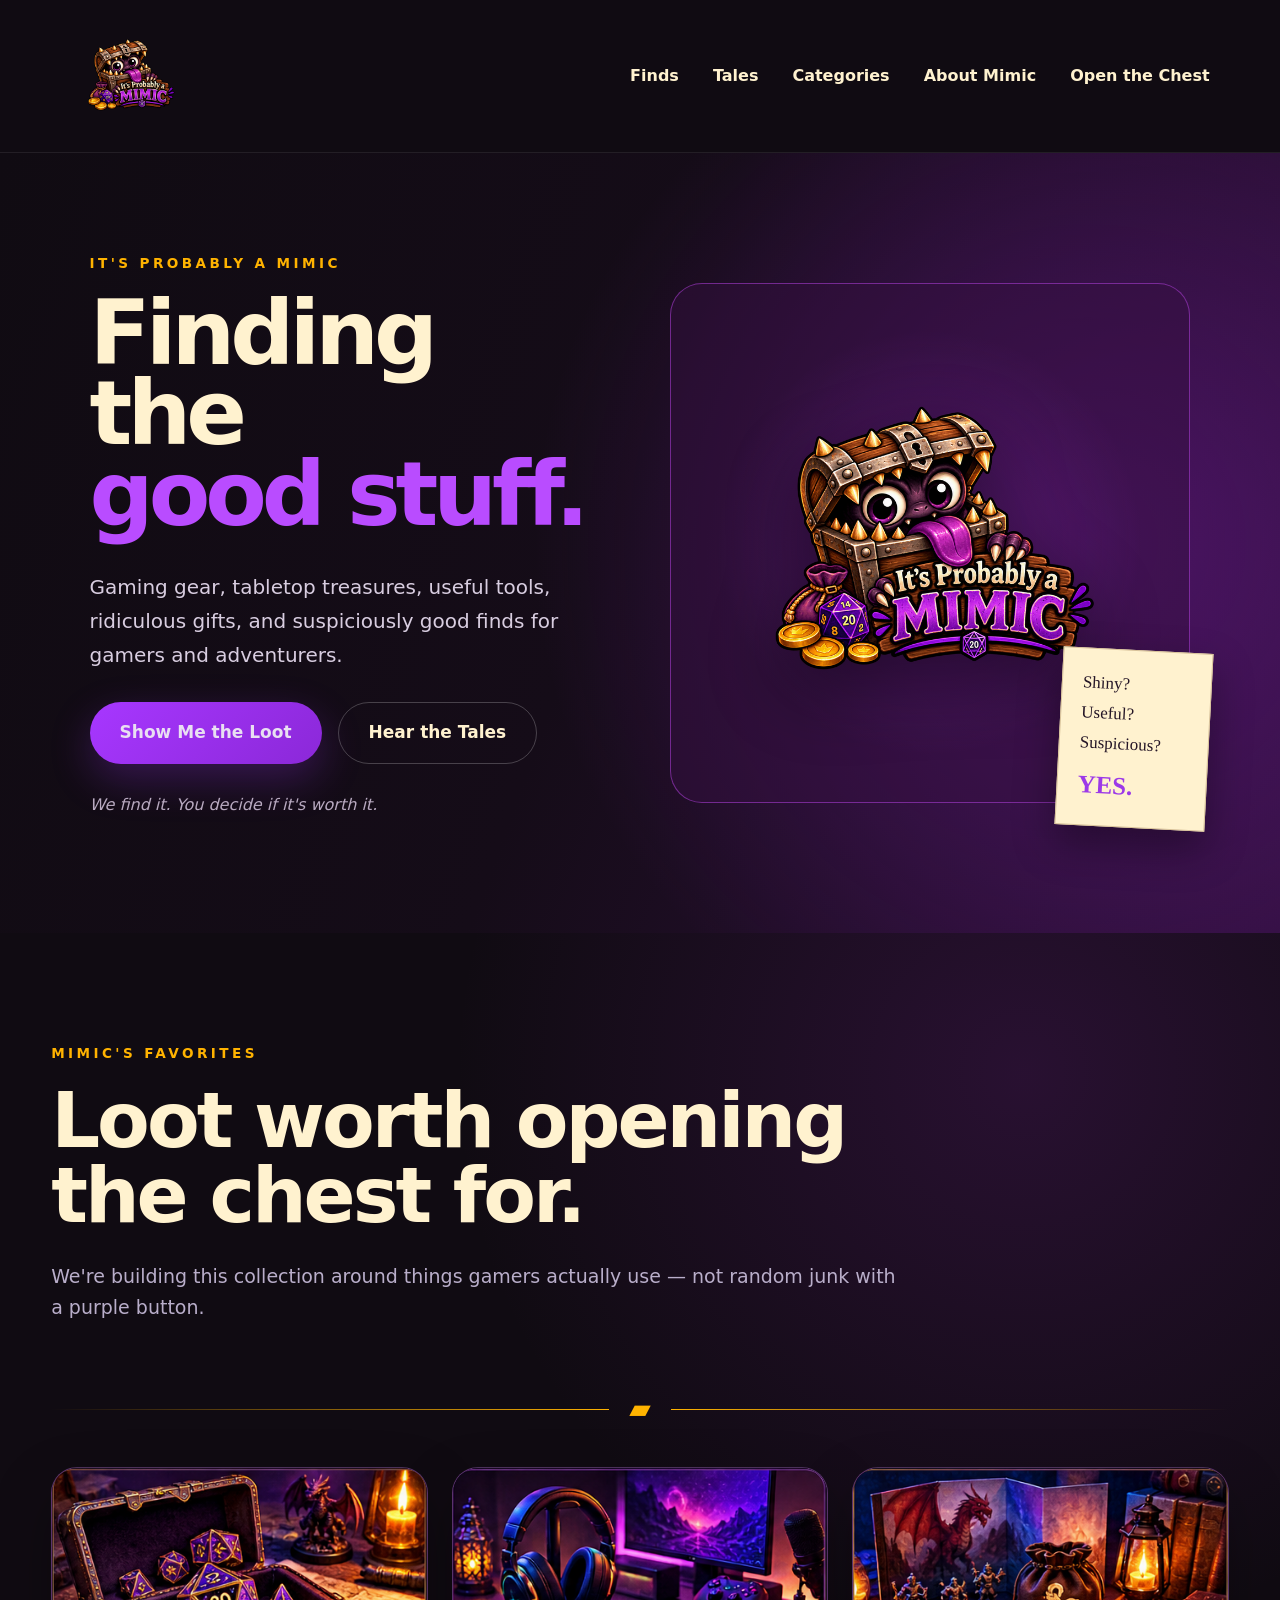
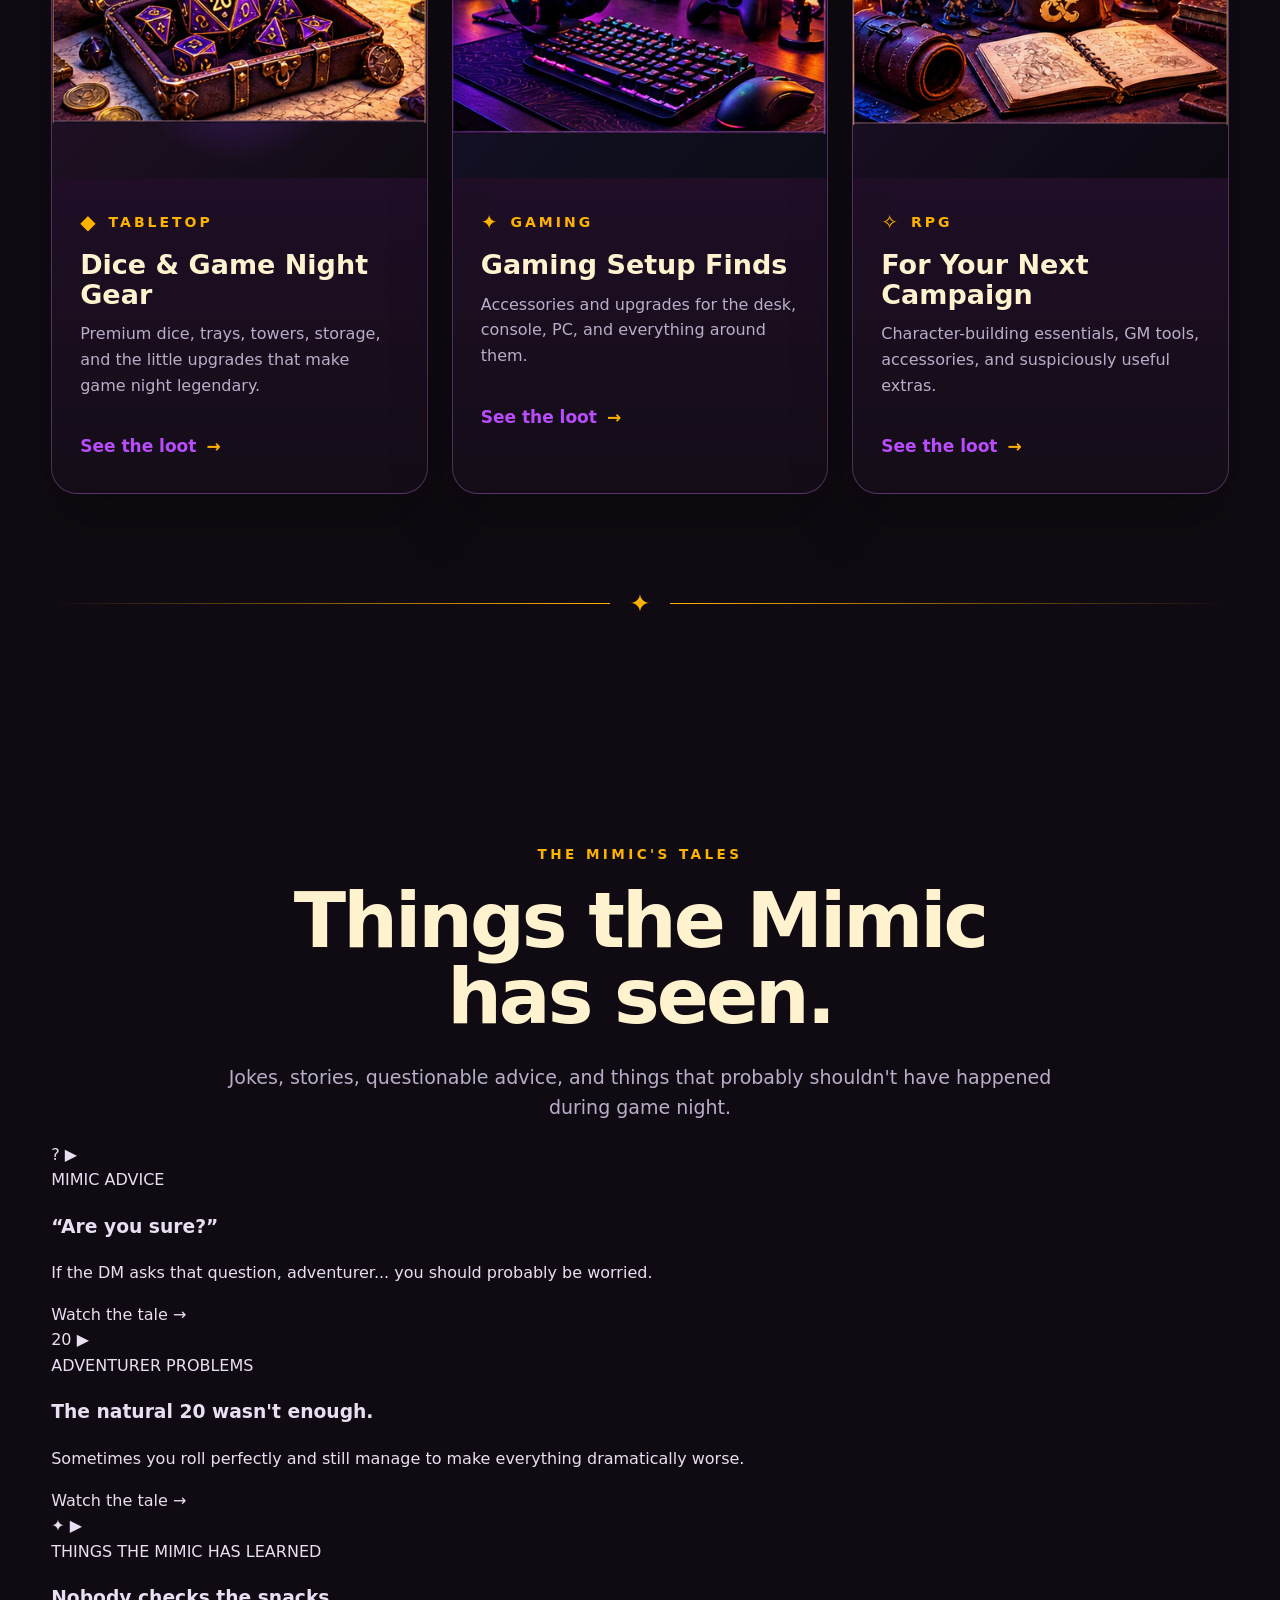
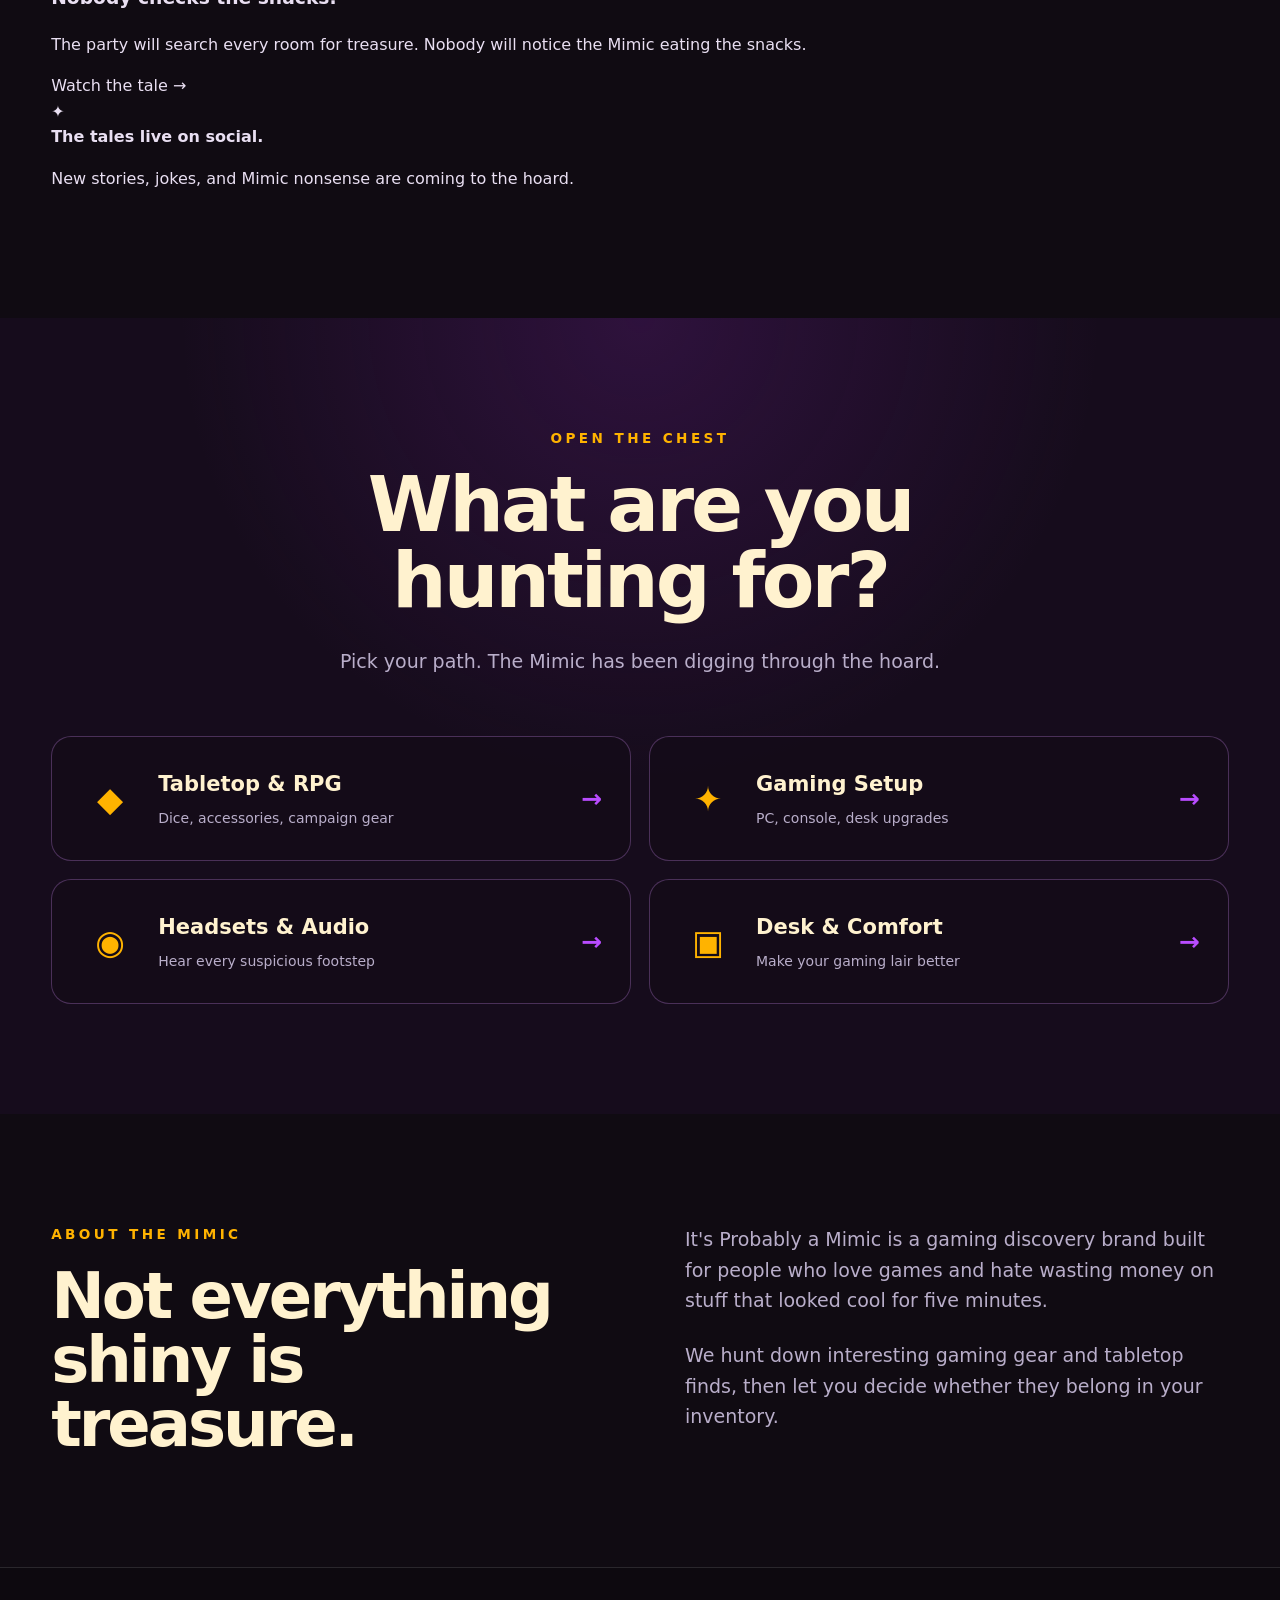
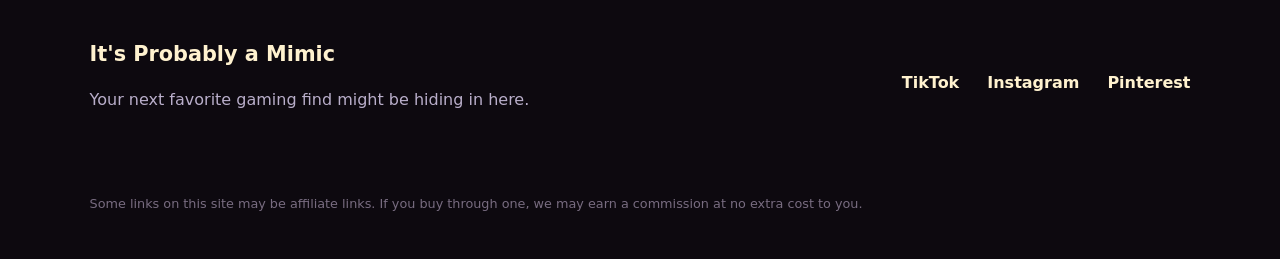
==== commit 1cb11896: "Update index.html" ====
--- a/index.html
+++ b/index.html
@@ -20,6 +20,7 @@
 
   <nav class="main-nav">
     <a href="#loot">Finds</a>
+    <a href="#tales">Tales</a>
     <a href="#categories">Categories</a>
     <a href="#about">About Mimic</a>
     <a class="nav-cta" href="#categories">Open the Chest</a>
@@ -48,7 +49,7 @@
 
       <div class="hero-actions">
         <a class="button primary" href="#loot">Show Me the Loot</a>
-        <a class="button secondary" href="#categories">Explore the Hoard</a>
+        <a class="button secondary" href="#tales">Hear the Tales</a>
       </div>
 
       <p class="hero-note">
@@ -111,13 +112,11 @@
       <article class="loot-card tabletop-card">
 
         <div class="loot-image tabletop-image">
-
           <img
             class="loot-card-image"
             src="tabletop-dice-gear.png"
             alt="Tabletop dice and game night gear"
           >
-
         </div>
 
         <div class="loot-content">
@@ -134,7 +133,12 @@
             that make game night legendary.
           </p>
 
-          <a href="#categories" class="text-link">
+          <a
+            href="https://fanrolldice.com/itsprobablyamimic"
+            class="text-link"
+            target="_blank"
+            rel="noopener noreferrer"
+          >
             See the loot <span>→</span>
           </a>
 
@@ -147,13 +151,11 @@
       <article class="loot-card gaming-card">
 
         <div class="loot-image gaming-image">
-
           <img
             class="loot-card-image"
             src="gaming-setup-finds.png"
             alt="Gaming setup and gaming accessories"
           >
-
         </div>
 
         <div class="loot-content">
@@ -170,7 +172,12 @@
             and everything around them.
           </p>
 
-          <a href="#categories" class="text-link">
+          <a
+            href="https://baileywiki.com?fpr=i6c6bt"
+            class="text-link"
+            target="_blank"
+            rel="noopener noreferrer"
+          >
             See the loot <span>→</span>
           </a>
 
@@ -183,13 +190,11 @@
       <article class="loot-card rpg-card">
 
         <div class="loot-image rpg-image">
-
           <img
             class="loot-card-image"
             src="rpg-campaign-finds.png"
             alt="RPG campaign gear and tabletop accessories"
           >
-
         </div>
 
         <div class="loot-content">
@@ -206,7 +211,12 @@
             and suspiciously useful extras.
           </p>
 
-          <a href="#categories" class="text-link">
+          <a
+            href="https://minva-tabletop-design-co.myshopify.com/?ref=MIMIC"
+            class="text-link"
+            target="_blank"
+            rel="noopener noreferrer"
+          >
             See the loot <span>→</span>
           </a>
 
@@ -218,10 +228,137 @@
 
 
     <div class="section-transition">
-
       <span></span>
       <div>✦</div>
       <span></span>
+    </div>
+
+  </section>
+
+
+  <!-- THE MIMIC'S TALES -->
+  <section id="tales" class="section tales-section">
+
+    <div class="section-heading centered">
+
+      <p class="eyebrow">THE MIMIC'S TALES</p>
+
+      <h2>
+        Things the Mimic has seen.
+      </h2>
+
+      <p>
+        Jokes, stories, questionable advice, and things that probably
+        shouldn't have happened during game night.
+      </p>
+
+    </div>
+
+
+    <div class="tales-grid">
+
+      <!-- TALE 1 -->
+      <article class="tale-card">
+
+        <div class="tale-art tale-art-chest">
+          <span class="tale-art-symbol">?</span>
+          <span class="tale-play">▶</span>
+        </div>
+
+        <div class="tale-content">
+
+          <span class="tale-label">MIMIC ADVICE</span>
+
+          <h3>
+            “Are you sure?”
+          </h3>
+
+          <p>
+            If the DM asks that question, adventurer...
+            you should probably be worried.
+          </p>
+
+          <a href="#" class="tale-link">
+            Watch the tale <span>→</span>
+          </a>
+
+        </div>
+
+      </article>
+
+
+      <!-- TALE 2 -->
+      <article class="tale-card">
+
+        <div class="tale-art tale-art-dice">
+          <span class="tale-art-symbol">20</span>
+          <span class="tale-play">▶</span>
+        </div>
+
+        <div class="tale-content">
+
+          <span class="tale-label">ADVENTURER PROBLEMS</span>
+
+          <h3>
+            The natural 20 wasn't enough.
+          </h3>
+
+          <p>
+            Sometimes you roll perfectly and still manage
+            to make everything dramatically worse.
+          </p>
+
+          <a href="#" class="tale-link">
+            Watch the tale <span>→</span>
+          </a>
+
+        </div>
+
+      </article>
+
+
+      <!-- TALE 3 -->
+      <article class="tale-card">
+
+        <div class="tale-art tale-art-party">
+          <span class="tale-art-symbol">✦</span>
+          <span class="tale-play">▶</span>
+        </div>
+
+        <div class="tale-content">
+
+          <span class="tale-label">THINGS THE MIMIC HAS LEARNED</span>
+
+          <h3>
+            Nobody checks the snacks.
+          </h3>
+
+          <p>
+            The party will search every room for treasure.
+            Nobody will notice the Mimic eating the snacks.
+          </p>
+
+          <a href="#" class="tale-link">
+            Watch the tale <span>→</span>
+          </a>
+
+        </div>
+
+      </article>
+
+    </div>
+
+
+    <div class="tales-social-note">
+
+      <span class="tales-social-icon">✦</span>
+
+      <div>
+        <strong>The tales live on social.</strong>
+        <p>
+          New stories, jokes, and Mimic nonsense are coming to the hoard.
+        </p>
+      </div>
 
     </div>
 
@@ -246,7 +383,12 @@
 
     <div class="category-grid">
 
-      <a href="#loot" class="category-card">
+      <a
+        href="https://fanrolldice.com/itsprobablyamimic"
+        class="category-card"
+        target="_blank"
+        rel="noopener noreferrer"
+      >
         <div class="category-icon">◆</div>
         <div>
           <strong>Tabletop &amp; RPG</strong>
@@ -256,7 +398,12 @@
       </a>
 
 
-      <a href="#loot" class="category-card">
+      <a
+        href="https://baileywiki.com?fpr=i6c6bt"
+        class="category-card"
+        target="_blank"
+        rel="noopener noreferrer"
+      >
         <div class="category-icon">✦</div>
         <div>
           <strong>Gaming Setup</strong>
@@ -266,7 +413,12 @@
       </a>
 
 
-      <a href="#loot" class="category-card">
+      <a
+        href="https://baileywiki.com?fpr=i6c6bt"
+        class="category-card"
+        target="_blank"
+        rel="noopener noreferrer"
+      >
         <div class="category-icon">◉</div>
         <div>
           <strong>Headsets &amp; Audio</strong>
@@ -276,7 +428,12 @@
       </a>
 
 
-      <a href="#loot" class="category-card">
+      <a
+        href="https://baileywiki.com?fpr=i6c6bt"
+        class="category-card"
+        target="_blank"
+        rel="noopener noreferrer"
+      >
         <div class="category-icon">▣</div>
         <div>
           <strong>Desk &amp; Comfort</strong>
